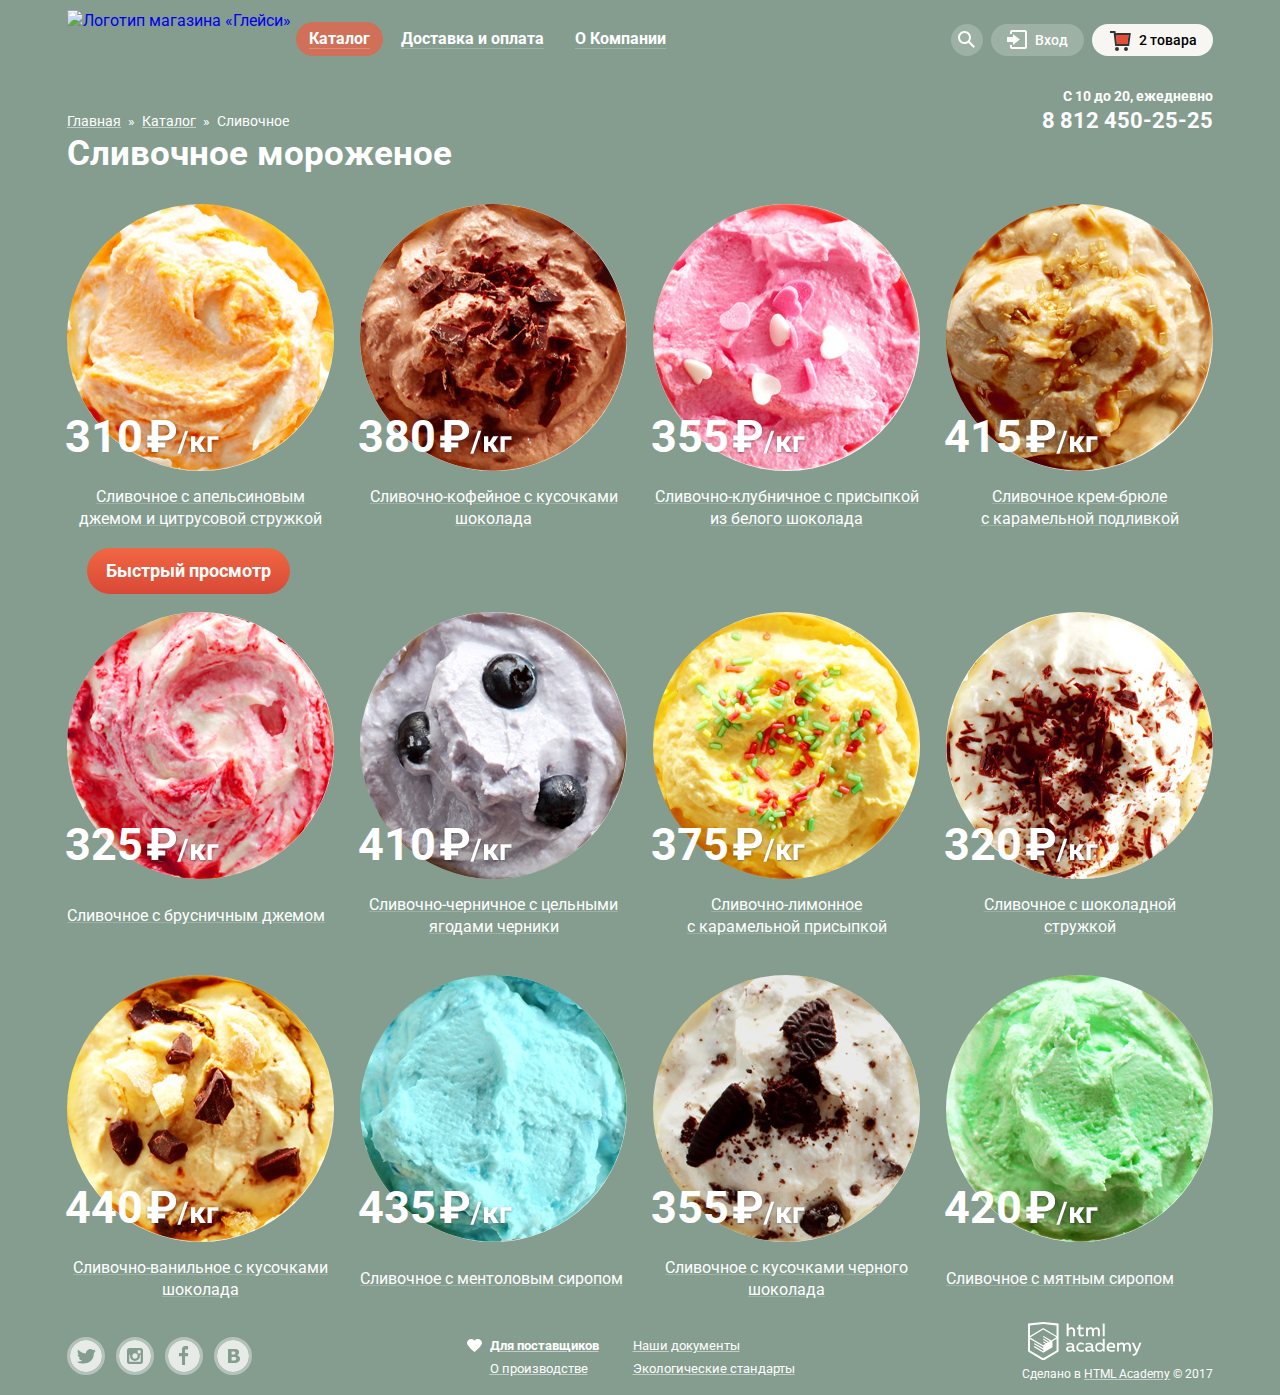
==== catalog.html @ bcf91a1b "Стилизовал всплывающие окна и страницу каталога" ====
<!DOCTYPE html>
<html lang="ru">
  <head>
    <meta charset="utf-8">
    <title>Глейси - Магазин мороженого</title>
    <link href="https://fonts.googleapis.com/css?family=Roboto:400,500,700&amp;subset=cyrillic" rel="stylesheet">
    <link href="css/normalize.css" rel="stylesheet">
    <link href="css/style.css" rel="stylesheet">
  </head>
  <body class="inner-page">
    <header class="main-header container">
      <nav class="main-navigation">
        <a class="logo" href="index.html"><img src="img/logo.svg" width="156" height="65" alt="Логотип магазина «Глейси»"></a>
        <ul class="site-navigation list-style">
          <li class="site-navigation-current menu">
            <a href="catalog.html">Каталог</a>
            <div class="modal-wrapper">
                <section class="main-menu not-show modal-form">
                  <ul class="list-style">
                    <li class="main-menu-item new-menu-item"><a href="#">Новинки</a></li>
                    <li class="main-menu-item main-menu-item-curent"><a href="catalog.html">Сливочное</a></li>
                    <li class="main-menu-item"><a href="#">Щербеты</a></li>
                    <li class="main-menu-item"><a href="#">Фруктовый лед</a></li>
                    <li class="main-menu-item"><a href="#">Мелорин</a></li>
                  </ul>
                </section>
              </div>
          </li>
          <li><a href="#">Доставка и оплата</a></li>
          <li><a href="#">О Компании</a></li>
        </ul>
        <div class="wrapper">
          <ul class="user-navigation list-style">
            <li class="modal-search">
              <span class="user-link search-link"></span>
              <div class="modal-wrapper">
                <form class="modal-form search-form not-show" action="https://echo.htmlacademy.ru" method="post">
                  <label class="visually-hidden" for="search-value">Поиск</label>
                  <input class="form-field" type="text" id="search-value" name="search-request" placeholder="Что ищем?">
                </form>
              </div>
            </li>
            <li class="modal-login">
              <span class="user-link login-link">Вход</span>
              <div class="modal-wrapper">
                  <form class="modal-form login-form not-show" action="https://echo.htmlacademy.ru" method="post">
                      <label>
                        <span class="visually-hidden">Логин</span>
                        <input class="form-field" type="text" name="login" placeholder="Электронная почта">
                      </label>
                      <label>
                        <span  class="visually-hidden">Пароль</span>  
                        <input class="form-field" type="password" name="password" placeholder="Пароль">
                      </label>
                    <button class="button" type="submit">Войти</button>
                    <p class="login-options link-dark">
                      <a href="#">Забыли пароль?</a>
                      <a href="#">Новая регистрация</a>
                    </p>
                  </form>
                </div>
            </li>
            <li class="modal-cart">
              <span class="not-empty user-link" >2 товара</span>
              <div class="modal-wrapper">
                <div class="goods-in-cart not-show modal-form">
                  <table>
                    <caption class="visually-hidden">Корзина покупок</caption>
                    <tr class="cart-item">
                      <td>
                        <button class="delete" type="button"></button>
                      </td>
                      <td>
                        <img src="img/icecream-incart-1.jpg" width="33" height="33" alt="Пломбир с апельсиновым джемом">
                      </td>
                      <td class="in-cart-name">
                        Пломбир с&nbsp;апельсиновым джемом
                      </td>
                      <td class="in-cart-price">
                        1,5 кг х
                        <span>200 руб.</span>
                      </td>
                      <td class="in-cart-sum">
                        300 руб.
                      </td>
                    </tr>
                    <tr class="cart-item">
                      <td>
                        <button class="delete" type="button"></button>
                      </td>
                      <td>
                        <img src="img/icecream-incart-2.jpg" width="33" height="33" alt="Клубничный пломбир с присыпкой из белого шоколада">
                      </td>
                      <td class="in-cart-name">
                        Клубничный пломбир с&nbsp;присыпкой из&nbsp;белого шоколада
                      </td>
                      <td class="in-cart-price">
                        1,5 кг х
                        <span>300 руб.</span>
                      </td>
                      <td class="in-cart-sum">
                        450 руб.
                      </td>
                    </tr>
                    <tr class="total">
                      <td colspan="5">Итого: 750 руб.</td>
                    </tr>
                  </table>
                  <a class="button" href="#">Оформить заказ</a>
                </div>
              </div>
            </li>
          </ul>
          <div class="info">
            <p  class="schedule">С 10 до 20, ежедневно</p>
            <a class="phone" href="tel:+78124502525">8 812 450-25-25</a>
          </div>
        </div>
      </nav>
    </header>
    <main class="container">
      <ul class="breadcrumbs link-light list-style">
        <li><a href="index.html">Главная</a></li>
        <li><a href="#">Каталог</a></li>
        <li class="breadcrumbs-current">Сливочное</li>
      </ul>
      <h1>Сливочное мороженое</h1>
      <section class="catalog">
        <h2 class="visually-hidden">Ассортимент сливочного мороженого</h2>
        <ul class="catalog-list link-light list-style">
          <li class="catalog-item">
            <article>
              <img src="img/icecream-1.jpg" width="267" height="267" alt="Сливочное с апельсиновым джемом и цитрусовой стружкой">
              <span class="catalog-price">310</span>
              <h3>
                <a href="#">Сливочное с&nbsp;апельсиновым джемом и&nbsp;цитрусовой стружкой</a>
              </h3>
              <button class="button" type="submit">Быстрый просмотр</button>
            </article>
          </li>
          <li class="catalog-item">
            <article>
              <img src="img/icecream-2.jpg" width="267" height="267" alt="Сливочно-кофейное с кусочками шоколада">
              <span class="catalog-price">380</span>
              <h3>
                <a href="#">Сливочно-кофейное с&nbsp;кусочками шоколада</a>
              </h3>
            </article>
          </li>
          <li class="catalog-item">
            <article>
              <img src="img/icecream-3.jpg" width="267" height="267" alt="Сливочно-клубничное с присыпкой из белого шоколада">
              <span class="catalog-price">355</span>
              <h3>
                <a href="#">Сливочно-клубничное с&nbsp;присыпкой из&nbsp;белого шоколада</a>
              </h3>
            </article>
          </li>
          <li class="catalog-item">
            <article>
              <img src="img/icecream-4.jpg" width="267" height="267" alt="Сливочное крем-брюле с карамельной подливкой">
              <span class="catalog-price">415</span>
              <h3>
                <a href="#">Сливочное крем-брюле с&nbsp;карамельной подливкой</a>
              </h3>
            </article>
          </li>
          <li class="catalog-item">
            <article>
              <img src="img/icecream-5.jpg" width="267" height="267" alt="Сливочное с брусничным джемом">
              <span class="catalog-price">325</span>
              <h3>
                <a href="#">Сливочное с&nbsp;брусничным джемом</a>
              </h3>
            </article>
          </li>
          <li class="catalog-item">
            <article>
              <img src="img/icecream-6.jpg" width="267" height="267" alt="Сливочно-черничное с цельными ягодами черники">
              <span class="catalog-price">410</span>
              <h3>
                <a href="#">Сливочно-черничное с&nbsp;цельными ягодами черники</a>
              </h3>
            </article>
          </li>
          <li class="catalog-item">
            <article>
              <img src="img/icecream-7.jpg" width="267" height="267" alt="Сливочно-лимонное с карамельной присыпкой">
              <span class="catalog-price">375</span>
              <h3>
                <a href="#">Сливочно-лимонное с&nbsp;карамельной присыпкой</a>
              </h3>
            </article>
          </li>
          <li class="catalog-item">
            <article>
              <img src="img/icecream-8.jpg" width="267" height="267" alt="Сливочное с шоколадной стружкой">
              <span class="catalog-price">320</span>
              <h3>
               <a href="#">Сливочное с&nbsp;шоколадной стружкой</a>
              </h3>
            </article>
          </li>
          <li class="catalog-item">
            <article>
              <img src="img/icecream-9.jpg" width="267" height="267" alt="Сливочно-ванильное с кусочками шоколада">
              <span class="catalog-price">440</span>
              <h3>
                <a href="#">Сливочно-ванильное с&nbsp;кусочками шоколада</a>
              </h3>
            </article>
          </li>
          <li class="catalog-item">
            <article>
              <img src="img/icecream-10.jpg" width="267" height="267" alt="Сливочное с ментоловым сиропом">
              <span class="catalog-price">435</span>
              <h3>
                <a href="#">Сливочное с&nbsp;ментоловым сиропом</a>
              </h3>
            </article>
          </li>
          <li class="catalog-item">
            <article>
              <img src="img/icecream-11.jpg" width="267" height="267" alt="Сливочное с кусочками черного шоколада">
              <span class="catalog-price">355</span>
              <h3>
                <a href="#">Сливочное с&nbsp;кусочками черного шоколада</a>
              </h3>
            </article>
          </li>
          <li class="catalog-item">
            <article>
              <img src="img/icecream-12.jpg" width="267" height="267" alt="Сливочное с мятным сиропом">
              <span class="catalog-price">420</span>
              <h3>
                <a href="#">Сливочное с&nbsp;мятным сиропом</a>
              </h3>
            </article>
          </li>
        </ul>
      </section>
    </main>
    <footer class="page-footer container">
        <div class="footer-social">
          <ul class="social-list list-style">
            <li><a class="social-button social-tw" href="#"></a></li>
            <li><a class="social-button social-ig" href="#"></a></li>
            <li><a class="social-button social-fb" href="#"></a></li>
            <li><a class="social-button social-vk" href="#"></a></li>
         </ul>
        </div>
        <nav class="footer-navigation link-light">
          <ul class="footer-navigation-list list-style">
            <li class="footer-navigation-item footer-navigation-importantitem"><a href="#">Для поставщиков</a></li>
            <li class="footer-navigation-item"><a href="#">Наши документы</a></li>
            <li class="footer-navigation-item"><a href="#">О производстве</a></li>
            <li class="footer-navigation-item"><a href="#">Экологические стандарты</a></li>
          </ul>
        </nav>
        <p class="footer-copyright link-light">
          <a class="logo" href="https://htmlacademy.ru/intensive/htmlcss"><img src="img/logo-htmlacademy-small.svg" width="120" height="38" alt="HTML Academy"></a> 
          Сделано в <a href="https://htmlacademy.ru/intensive/htmlcss">HTML Academy</a> © 2017
        </p>
      </footer>
    </body>
  </html>
---- css/style.css ----
body {
	margin: 0;
	padding: 0;
  font-family: "Roboto", sans-serif;
	font-size: 16px;
	line-height: 22px;
	font-weight: 400;
	color: #ffffff;
	background-color: #849d8f;
}
.not-show {
	display: none;
}

.main-header a {
	text-decoration: none;
}

.site-navigation {
	font-size: 16px;
	line-height: 18px;
	font-weight:700;

}

.user-navigation {
	font-size: 14px;
	line-height: 16px;
	font-weight: 500;
	display: flex;
}

.list-style {
	list-style: none;
	padding: 0;
	margin: 0;
}

.site-navigation > li > a {
	color: #ffffff;
	display: block;
	padding: 8px 13px;
	margin-left:5px;
	position: relative;
	border-radius: 50px;
}

.user-link {
	padding: 8px 16px;
	margin-left:8px;
	background-color: #9db1a5;
	border-radius: 50px;
}

.site-navigation li {
	padding-top: 22px;
}

.user-navigation li {
	padding-top: 32px;
}

.site-navigation > li > a::after {
	content: "";
	position: absolute;
	left:13px;
	right: 13px;
	bottom: 7px;
	display: inline-block;
	height: 1px;
	background-color: rgba(255,255,255,0.2)
}

.info p {
	margin: 0;
	padding: 0;
}

.info{
	margin: 0;
	padding: 0;
	margin-top: 26px; 
}

.info .schedule {
	margin-bottom:5px; 
}

.site-navigation > li > a:hover,
.site-navigation > li > a:focus,
.user-navigation > li > a:hover,
.user-navigation > li > a:focus,
.user-link:hover,
.user-link:focus {
	background-color: #f7f6f3;
	color: #000000;
}

.schedule {
	font-size: 14px;
	line-height: 16px;
	font-weight:700;
	text-align: end;
	margin-bottom: 8px;
}

.phone {
	font-size: 22px;
	line-height: 24px;
	color: #ffffff;
	text-decoration: none;
	font-weight:700;
}

.cart-link {
	position: relative;
	padding-left: 47px;
}

.cart-link::before {
	content: "";
  width: 25px;
  height: 25px;
	position: absolute;
	left:16px;
	top: 4px;
	background-image: url(../img/cart-empty.svg);
	background-repeat: no-repeat;
	background-position: center;
}

.cart-link:hover::before {
	background-image: url(../img/cart-empty-hover.svg);
}

.not-empty {
	position: relative;
	padding-left: 47px;
	background-color: #f7f6f3;
	color: #000000;
}

.not-empty::before {
	content: "";
  width: 25px;
  height: 25px;
	position: absolute;
	left:16px;
	top: 4px;
	background-image: url(../img/cart-full.svg);
	background-repeat: no-repeat;
	background-position: center;
}

.login-link {
	position: relative;
	padding-left: 44px;
}

.login-link::before {
	content: "";
  width: 25px;
  height: 25px;
	position: absolute;
	left:14px;
	top: 3px;
	background-image: url(../img/enter.svg);
	background-repeat: no-repeat;
	background-position: center;
}

.login-link:hover::before {
	background-image: url(../img/enter-hover.svg);
}

.search-link {
	position: relative;
}

.search-link::before {
	content: "";
  width: 25px;
  height: 25px;
	position: absolute;
	left:3px;
	top: 3px;
	background-image: url(../img/magnifie.svg);
	background-repeat: no-repeat;
	background-position: center;
}

.search-link:hover::before {
	background-image: url(../img/magnifie-hover.svg);
}


.about-us {
	background-image: url(../img/wafle-back-piece.jpg);
	background-repeat: repeat;
	background-position: center center;
	border-radius: 15px;
	width: 1146px;
	color: #000000;
	box-sizing: border-box;
	padding: 26px 19px;
	margin-bottom: 40px;
}

.about-us-description {
	font-size: 24px;
	line-height: 30px;
	font-weight: 500;
	margin:0;
	letter-spacing: 0.005em;
}

.about-us-list {
	display: flex;
	flex-wrap: wrap;
	justify-content: space-between;
	align-items: flex-start;
	padding:0;
	margin:0;
}

.about-us-item {
	width: 540px;
	padding:0;
	margin:0;
	margin-top: 22px;
}

.about-us-item p {
	padding:0;
	margin:0;
	margin-left:57px;
	position: relative;
}

.technology p::before {
	content: "";
	position: absolute;
	width: 51px;
	height: 51px;
	background-image: url(../img/icecream.svg);
	background-repeat: no-repeat;
	background-position: center center;
	left:-58px;
	top:-15px;
}

.ingredients p::before {
	content: "";
	position: absolute;
	width: 51px;
	height: 51px;
	background-image: url(../img/cow.svg);
	background-repeat: no-repeat;
	background-position: center center;
	left:-58px;
	top:-15px;
}

.natural p::before {
	content: "";
	position: absolute;
	width: 51px;
	height: 51px;
	background-image: url(../img/leaf.svg);
	background-repeat: no-repeat;
	background-position: center center;
	left:-58px;
	top:-15px;
}

.delivery p::before {
	content: "";
	position: absolute;
	width: 51px;
	height: 51px;
	background-image: url(../img/temperature.svg);
	background-repeat: no-repeat;
	background-position: center center;
	left:-58px;
	top:-15px;
}


.from-blog-title {
	font-weight: 500;
}

.from-blog {
	color: #000000;
	background-image: url("../img/strawbery-back.jpg");
	background-repeat: no-repeat;
	box-sizing: border-box;
	width: 560px;
	margin:0;
	padding-left: 20px;
	padding-top: 23px;
	padding-right: 250px;
	padding-bottom:25px;
	border-radius: 15px;
}

.from-blog a {
	text-decoration: underline;
	color: #000000;
	font-size: 24px;
	line-height: 30px;
	font-weight:700;
}

.from-blog h2,
.from-blog p {
	margin: 0;
}

.from-blog .from-blog-title {
	margin-bottom: 6px;
}

.main-navigation .logo,
.main-navigation .logo:hover {
	border: none;
	padding-top: 10px;
}

.page-footer .logo,
.page-footer .logo:hover {
	display: block;
	border:none;
}

.link-dark a {
	color:#000000;
	text-decoration-color:  rgba(0,0,0,0.2)
}

.link-light a {
	color:#ffffff;
	text-decoration-color: rgba(255,255,255,0.5)
}

.link-dark a:hover,
.link-dark a:focus,
.link-dark a:active {
	color:#e84d37;
	text-decoration-color: rgba(232,77,55,0.5)
}

.link-light a:hover,
.link-light a:focus,
.link-light a:active {
	color:#ffbc9e;
	text-decoration-color: rgba(255,188,158,0.5)
}

input[type="text"],
input[type="password"] {
	font-color: #323232;
	border-radius: 3px;
	line-height: 24px;
	border:1px solid #b2b2b2;
}

input[type="text"]:hover,
input[type="password"]:hover {
	box-shadow: 0 0 0 2px #9a9a9a;
}

.button {
	font: inherit;
	font-size: 18px;
	line-height: 24px;
	font-weight:700;
	text-align: center;
  color: #ffffff;
  vertical-align: middle;
	border: none;
	border-radius: 30px;
	background: linear-gradient(to bottom, #f16743 , #d84936);
	padding: 11px 19px ;
}

.button:hover,
.button:focus {
	background: linear-gradient(to bottom, #f58569 , #df5c4b);
}

.button:active {
	background: linear-gradient(to bottom, #f84732 , #d16b4c);
}

.subscribe {
	width: 548px;
	padding: 6px;
	background-image: url("../img/post-back.jpg");
	border-radius: 15px;
}

.subscribe-inner {
	box-sizing: border-box;
	background-color: #f8f7f4;
	border-radius: 15px;
	color: #5a5a5a;
	padding: 29px 20px;
}

.subscribe-form {
	display:flex;
	flex-wrap: wrap;
	justify-content: space-between;
	padding-bottom: 4px;
}

.subscribe-form-field {
	box-sizing: border-box;
	min-width: 368px;
	padding: 10px;
}

.social-button {
	position: relative;
	padding-right:40px;
	margin-right: 9px;
	
}

.social-button::after {
	content: "";
	position: absolute;
	width: 32px;
	height: 32px;
	background-color:e6ebe9;
	border-radius: 50%;
	border: 3px solid #bfccc5; 
	background-repeat: no-repeat;
	opacity: 0.8;
}

.social-button:hover::after {
	opacity: 1;
}

.social-tw::after {
	background-image: url(../img/twitter.svg);
}

.social-ig::after {
	background-image: url(../img/instagram.svg);
}

.social-fb::after {
	background-image: url(../img/fb.svg);
}

.social-vk::after {
	background-image: url(../img/vk.svg);
}


.footer-navigation-item {
	font-size: 13px;
	line-height: 18px;
}

.footer-navigation-importantitem {
	font-weight: 700;
}

.footer-copyright {
	font-size: 12px;
	line-height: 18px;
	margin-top:-15px;
}

.visually-hidden {
  position: absolute;
  clip: rect(0 0 0 0);
  width: 1px;
  height: 1px;
  margin: -1px;
}

.site-navigation-current > a {
	color: #ffffff;
	display: block;
	padding: 8px 13px;
	margin-left:5px;
	position: relative;
	border-radius: 50px;
	background-color: #d07058;
}

.breadcrumbs {
	font-size: 14px;
	line-height: 16px;
	display: flex;
	margin: 0;
	margin-top:-21px;
	margin-bottom: 4px;
}

.breadcrumbs li {
	position: relative;
	padding-right: 21px;
}

.breadcrumbs li:not(:last-child)::after {
	content: "»";
	position: absolute;
	right: 7px;
}

.inner-page h1 {
	font-size: 35px;
	line-height: 41px;
	font-weight:700;
	margin: 0;
	margin-bottom: 30px;
}

.main-navigation h1 {
	padding: 0;
	margin: 0;
}

.catalog-price {
	font-size: 45px;
	line-height: 45px;
	font-weight:700;
	position: absolute;
	top:210px;
	left:-2px;
	padding-right: 80px;
}

.catalog-price::after {
	content: "";
	position: absolute;
	width: 77px;
	height: 35px;
	background-image: url(../img/rkg.png);
	background-repeat: no-repeat;
	top:5px;
	right:1px;

}

.catalog-measurement {
	font-size: 24px;
	line-height: 24px;
	font-weight:700;
}

.wrapper {
	display: flex;
	flex-direction: column;
	align-items: flex-end;
	margin-left: auto;
}

.main-navigation {
	display: flex;
}

.site-navigation {
	display: flex;
	justify-content: flex-start;
	align-items: flex-start;
}

.container {
	width: 1146px;
	margin: 0 auto;
	padding: 0;
}

.columns {
	display: flex;
	justify-content: space-between;
	margin-bottom: 40px;
}

.subscribe p {
	margin:0;
	margin-bottom: 35px;
}

.page-footer {
	display: flex;
	justify-content: space-between;
}

.social-list {
	display: flex;
	width: 190px;
}

.footer-navigation-list {
	display: flex;
	flex-wrap: wrap;
	width: 330px;
}

.footer-navigation-item{
	min-width: 128px;
	padding-left: 15px;
	margin-bottom: 5px;  
}

.footer-navigation-importantitem a {
	position: relative;
}

.footer-navigation-importantitem a::before {
	content:"";
	width: 16px;
	height: 16px;
	position: absolute;
	left:-23px;
	background-image: url(../img/heart.svg);
	background-position: center center;
	background-repeat: no-repeat;
}

.catalog-list {
	display: flex;
	flex-wrap: wrap;
	justify-content: space-between;
}

.catalog-item img {
	border-radius: 50%;
}

.catalog-item button {
	margin-left: 20px;
}

.catalog-item {
	width: 267px;
	margin-bottom: 18px;
	position: relative;
}

.catalog-item article {
}

.catalog-item:hover {
}

.catalog-item:hover::after,
.catalog-item:focus::after {
	content: "";
	width: 294px;
	height: 405px;
	position: absolute;
	top:-6px;
	left:-13px;
	border-radius: 5px;
	background-color: #9bafa3;
}

.catalog-item a {
	font-size: 16px;
	line-height: 22px;
	font-weight: 400;
	display: inline-block;
	text-align: center;
	margin-top: -10px;
	text-decoration: underline;
	text-decoration-color: rgba(255,255,255,0.2);
}

.modal-wrapper {
	padding:7px;
}

.modal-search,
.modal-login,
.menu,
.modal-cart {
	position: relative;
}

.modal-search:hover form {
	display: block;
	position: absolute;
	top:63px;
	right:0px;
}

.form-field {
	padding: 10px;
}

.search-form .form-field {
	box-sizing: border-box;
	width: 310px;
}

.modal-form {
	background-color:#f8f7f4;
	padding: 20px 15px;
	border-radius: 5px;
	position: relative;
	
}

.modal-login:hover form {
	display: block;
	position: absolute;
	top:63px;
	right:0px;
	z-index: 10;
}

.login-form input {
	box-sizing: border-box;
	width: 240px;
	margin-bottom: 20px;
}

.modal-form a {
	text-decoration: underline;
	font-size: 13px;
	line-height: 24px;
	font-weight: 400;
}

.login-options {
	position: absolute;
	left:125px;
	bottom: 6px;
	display: flex;
	flex-direction: column;
}

.menu:hover .main-menu {
	display: block;
	position: absolute;
	box-sizing: border-box;
	width: 144px;
	z-index: 10;
}

.main-menu {
	padding: 5px;
}
.site-navigation .main-menu-item {
	padding: 0;
	margin: 0;
}

 .site-navigation .main-menu-item a {
	display: block;
	padding: 5px 15px;
	margin: 0;
	text-decoration: none;
	color: #000000;
}

.new-menu-item a {
	font-weight: 700;
}

.main-menu li:first-child {
	border-bottom: 1px solid rgba(0,0,0,0.2);
}

.main-menu li:hover {
	background-color: #fbded8;
}

.main-menu li:focus {
	background-color: #f6b5a5;
}

.main-menu-item-curent {
	background-color: #d07058;
}

.site-navigation .main-menu-item-curent a {
	color: #ffffff;
}

.modal-cart:hover .goods-in-cart {
	display: block;
	position: absolute;
	right: 0px;
	top: 62px;
	z-index: 10;
	width: 540px;
}

.goods-in-cart {
	position: relative;
	color: #000000;
	font-size: 13px;
	line-height: 16px;
	font-weight: 400;
}

.goods-in-cart img {
	border-radius: 50%;
}

.goods-in-cart table {
	border-collapse: collapse;
	margin-bottom: 12px;
}

.goods-in-cart button {
	width: 14px;
	height: 14px;
	border:none;
	background-color: #f8f7f4;
	background-image: url(../img/x.png);
	background-repeat: no-repeat;
	background-position: center center;
}

.goods-in-cart span {
	color: #d6d5d4;
}

.goods-in-cart td {
	padding: 10px 7px;
}

.in-cart-name {
	width: 235px;
}

.in-cart-price {
	width: 120px;
}

.in-cart-sum {
	width: 70px;
}

.total td {
	border-top: 1px solid #efeeeb;
	text-align: right;
	font-weight: 700;
}

.goods-in-cart a {
	position: relative;
	text-decoration: none;
	font-size: 18px;
	line-height: 24px;
	font-weight: 700;
	left:360px;
}
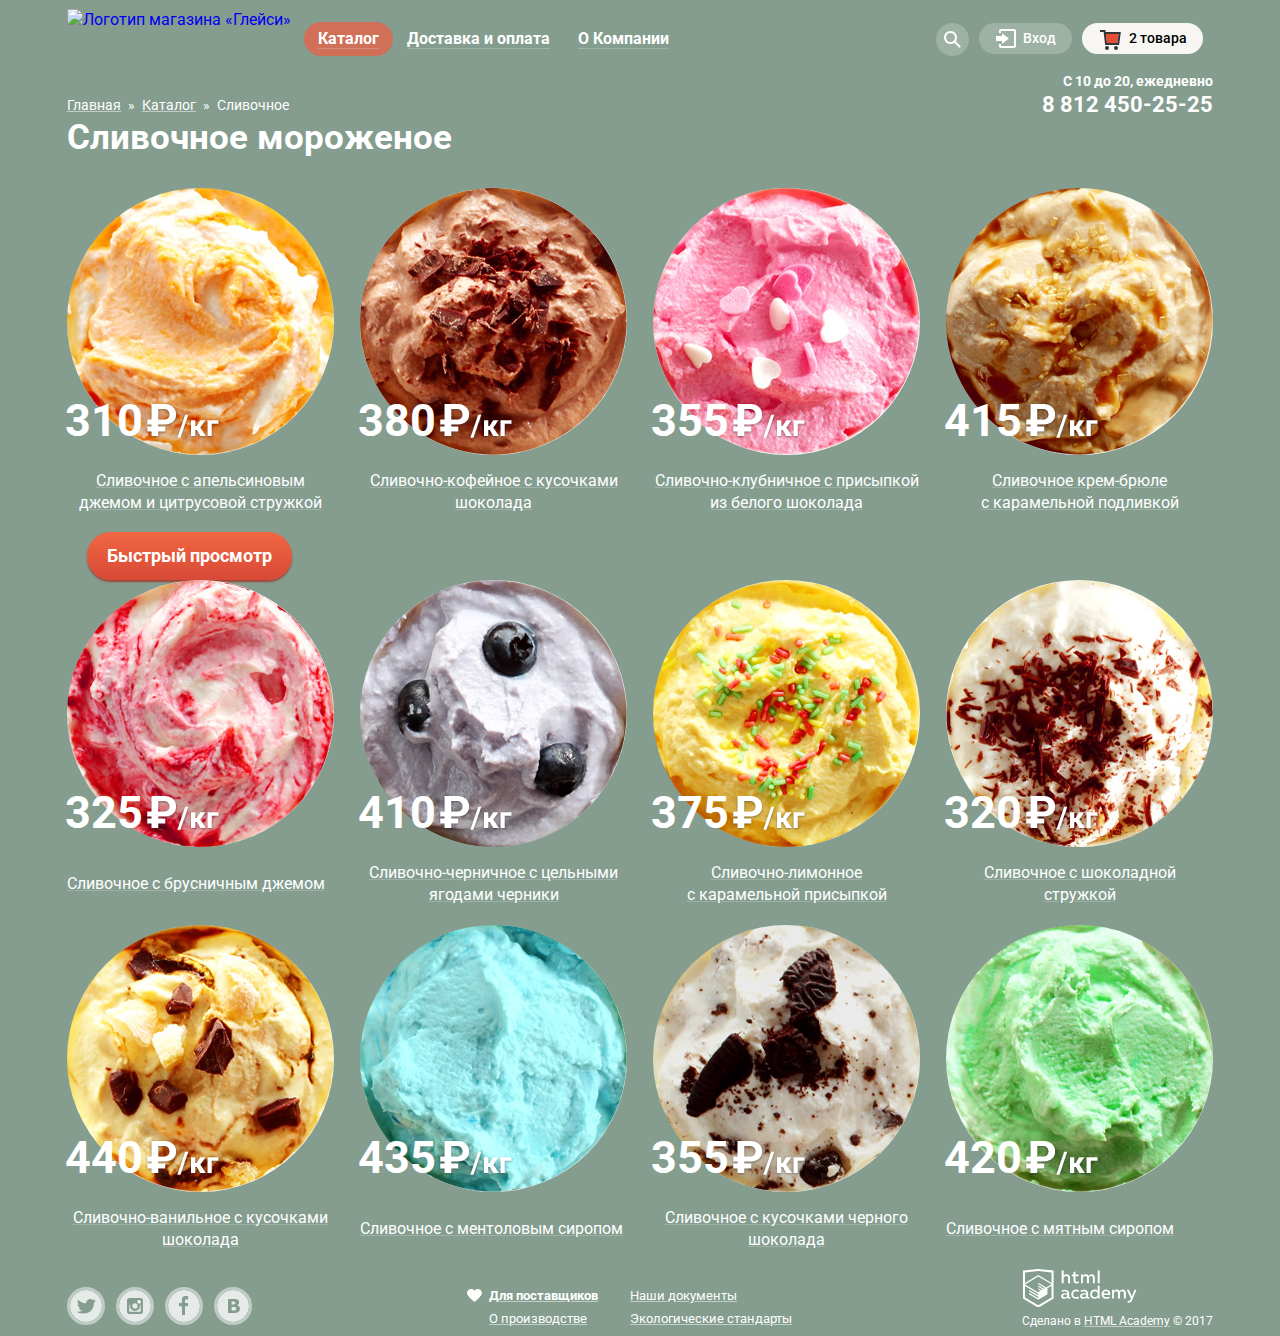
==== commit 9ae114b9: "Исправил отступы на главной странице" ====
--- a/catalog.html
+++ b/catalog.html
@@ -13,52 +13,52 @@
         <a class="logo" href="index.html"><img src="img/logo.svg" width="156" height="65" alt="Логотип магазина «Глейси»"></a>
         <ul class="site-navigation list-style">
           <li class="site-navigation-current menu">
-            <a href="catalog.html">Каталог</a>
-            <div class="modal-wrapper">
-                <section class="main-menu not-show modal-form">
-                  <ul class="list-style">
-                    <li class="main-menu-item new-menu-item"><a href="#">Новинки</a></li>
-                    <li class="main-menu-item main-menu-item-curent"><a href="catalog.html">Сливочное</a></li>
-                    <li class="main-menu-item"><a href="#">Щербеты</a></li>
-                    <li class="main-menu-item"><a href="#">Фруктовый лед</a></li>
-                    <li class="main-menu-item"><a href="#">Мелорин</a></li>
-                  </ul>
-                </section>
-              </div>
+            <a href="#">Каталог</a>
+            <section class="main-menu not-show modal-form">
+              <ul class="list-style">
+                <li class="main-menu-item new-menu-item"><a href="#">Новинки</a></li>
+                <li class="main-menu-item"><a href="catalog.html">Сливочное</a></li>
+                <li class="main-menu-item"><a href="#">Щербеты</a></li>
+                <li class="main-menu-item"><a href="#">Фруктовый лед</a></li>
+                <li class="main-menu-item"><a href="#">Мелорин</a></li>
+              </ul>
+            </section>
           </li>
           <li><a href="#">Доставка и оплата</a></li>
           <li><a href="#">О Компании</a></li>
-        </ul>
+        </ul> 
         <div class="wrapper">
           <ul class="user-navigation list-style">
             <li class="modal-search">
-              <span class="user-link search-link"></span>
-              <div class="modal-wrapper">
-                <form class="modal-form search-form not-show" action="https://echo.htmlacademy.ru" method="post">
-                  <label class="visually-hidden" for="search-value">Поиск</label>
-                  <input class="form-field" type="text" id="search-value" name="search-request" placeholder="Что ищем?">
-                </form>
-              </div>
+              <label class="user-link search-link" for="search-value">
+                <svg version="1.1" xmlns="http://www.w3.org/2000/svg" xmlns:xlink="http://www.w3.org/1999/xlink" x="0px" y="0px" width="17px" height="17px" viewBox="0 0 17 17" enable-background="new 0 0 17 17" xml:space="preserve">
+                    <path fill="#FFFFFF" d="M16.958,15.527L11.75,10.32C12.533,9.247,13,7.93,13,6.5C13,2.91,10.09,0,6.5,0S0,2.91,0,6.5
+                      S2.91,13,6.5,13c1.438,0,2.763-0.473,3.839-1.263l5.205,5.204L16.958,15.527z M6.5,11C4.019,11,2,8.981,2,6.5S4.019,2,6.5,2
+                      S11,4.019,11,6.5S8.981,11,6.5,11z"/>
+                </svg>
+                Поиск
+              </label>
+              <form class="modal-form search-form not-show" action="https://echo.htmlacademy.ru" method="post">
+                <input class="form-field" type="text" id="search-value" name="search-request" placeholder="Что ищем?">
+              </form>
             </li>
             <li class="modal-login">
               <span class="user-link login-link">Вход</span>
-              <div class="modal-wrapper">
-                  <form class="modal-form login-form not-show" action="https://echo.htmlacademy.ru" method="post">
-                      <label>
-                        <span class="visually-hidden">Логин</span>
-                        <input class="form-field" type="text" name="login" placeholder="Электронная почта">
-                      </label>
-                      <label>
-                        <span  class="visually-hidden">Пароль</span>  
-                        <input class="form-field" type="password" name="password" placeholder="Пароль">
-                      </label>
-                    <button class="button" type="submit">Войти</button>
-                    <p class="login-options link-dark">
-                      <a href="#">Забыли пароль?</a>
-                      <a href="#">Новая регистрация</a>
-                    </p>
-                  </form>
-                </div>
+                <form class="modal-form login-form not-show" action="https://echo.htmlacademy.ru" method="post">
+                    <label>
+                      <span class="visually-hidden">Логин</span>
+                      <input class="form-field" type="text" name="login" placeholder="Электронная почта">
+                    </label>
+                    <label>
+                      <span  class="visually-hidden">Пароль</span>  
+                      <input class="form-field" type="password" name="password" placeholder="Пароль">
+                    </label>
+                  <button class="button" type="submit">Войти</button>
+                  <p class="login-options link-dark">
+                    <a href="#">Забыли пароль?</a>
+                    <a href="#">Новая регистрация</a>
+                  </p>
+                </form>
             </li>
             <li class="modal-cart">
               <span class="not-empty user-link" >2 товара</span>
@@ -241,27 +241,84 @@
       </section>
     </main>
     <footer class="page-footer container">
-        <div class="footer-social">
-          <ul class="social-list list-style">
-            <li><a class="social-button social-tw" href="#"></a></li>
-            <li><a class="social-button social-ig" href="#"></a></li>
-            <li><a class="social-button social-fb" href="#"></a></li>
-            <li><a class="social-button social-vk" href="#"></a></li>
-         </ul>
-        </div>
-        <nav class="footer-navigation link-light">
-          <ul class="footer-navigation-list list-style">
+      <div class="footer-social">
+        <ul class="social-list list-style">
+          <li class="social-button">
+            <a href="#">
+              <svg version="1.1" xmlns="http://www.w3.org/2000/svg" xmlns:xlink="http://www.w3.org/1999/xlink" x="0px" y="0px" width="32px" height="32px" viewBox="0 0 32 32" enable-background="new 0 0 32 32" xml:space="preserve">
+                <path fill="#FFFFFF" d="M16,0C7.164,0,0,7.164,0,16c0,8.837,7.164,16,16,16c8.837,0,16-7.163,16-16C32,7.164,24.837,0,16,0z
+                  M23.944,12.809c-0.251,6.516-3.463,10.832-10.992,10.702c-0.14,0-0.205,0-0.233,0c-0.015,0-0.021,0-0.021,0
+                  c-0.029,0-0.094,0-0.232,0c-0.447,0-4.543-0.443-5.344-1.823c2.479,0.19,4.247-0.406,5.12-1.136
+                  c-1.048-0.289-2.923-0.461-3.251-2.848c0.384,0.104,0.618,0.221,1.299,0.113c-1.307-0.824-2.758-1.519-2.679-3.643
+                  c0.311,0.317,1.164,0.518,1.46,0.457c-0.768-0.233-2.149-3.244-0.974-4.781c1.984,1.79,4.075,3.482,7.804,3.643
+                  c0.227-2.214,1.24-3.699,3.168-4.325c1.84-0.479,3.255,0.26,3.901,1.138c0.737-0.224,1.453-0.466,2.193-0.685
+                  c-0.004,0.833-0.569,1.463-0.935,1.709c0.747,0.165,1.423-0.475,1.423-0.475C25.467,11.818,24.557,12.58,23.944,12.809z"/>
+              </svg>
+              Твиттер
+            </a>
+          </li>
+          <li class="social-button">
+            <a href="#">
+                <svg version="1.1" id="Layer_1" xmlns="http://www.w3.org/2000/svg" xmlns:xlink="http://www.w3.org/1999/xlink" x="0px" y="0px" width="32px" height="32px" viewBox="0 0 32 32" enable-background="new 0 0 32 32" xml:space="preserve">
+                  <path fill="#FFFFFF" d="M20.916,16c0,2.728-2.211,4.938-4.938,4.938S11.039,18.728,11.039,16c0-0.394,0.051-0.773,0.138-1.14
+                    h-0.897v6.838h11.396V14.86h-0.897C20.865,15.227,20.916,15.606,20.916,16z"/>
+                  <path fill="#FFFFFF" d="M15.978,18.659c1.466,0,2.659-1.193,2.659-2.659s-1.193-2.659-2.659-2.659
+                    c-1.466,0-2.659,1.193-2.659,2.659S14.511,18.659,15.978,18.659z"/>
+                  <rect x="18.637" y="10.302" fill="#FFFFFF" width="3.039" height="3.039"/>
+                  <path fill="#FFFFFF" d="M16,0C7.164,0,0,7.164,0,16c0,8.837,7.164,16,16,16c8.837,0,16-7.163,16-16C32,7.164,24.837,0,16,0z
+                     M23.955,21.698c0,1.254-1.025,2.279-2.279,2.279H10.279C9.026,23.978,8,22.952,8,21.698V10.302c0-1.253,1.026-2.279,2.279-2.279
+                    h11.396c1.254,0,2.279,1.026,2.279,2.279V21.698z"/>
+                </svg>
+                Инстаграм    
+            </a>
+          </li>
+          <li  class="social-button">
+            <a href="#">
+                <svg version="1.1" id="Layer_1" xmlns="http://www.w3.org/2000/svg" xmlns:xlink="http://www.w3.org/1999/xlink" x="0px" y="0px" width="32px" height="32px" viewBox="0 0 32 32" enable-background="new 0 0 32 32" xml:space="preserve">
+                  <path fill="#FFFFFF" d="M16,0C7.164,0,0,7.163,0,16s7.164,16,16,16c8.837,0,16-7.164,16-16S24.837,0,16,0z M20.062,9.455h-3.021
+                    v3.444h3.021v3.445h-3.021v8.61h-3.021v-8.61H11v-3.445h3.021V9.455c0-1.902,1.353-3.445,3.021-3.445h3.021V9.455z"/>
+                </svg>
+                Фейсбук  
+            </a>
+          </li>
+          <li class="social-button">
+            <a href="#">
+              <svg version="1.1" id="Layer_1" xmlns="http://www.w3.org/2000/svg" xmlns:xlink="http://www.w3.org/1999/xlink" x="0px" y="0px" width="32px" height="32px" viewBox="0 0 32 32" enable-background="new 0 0 32 32" xml:space="preserve">
+                <path fill="#FFFFFF" d="M16.637,14.495c0.402-0.019,0.719-0.082,0.951-0.188c0.326-0.145,0.54-0.33,0.641-0.559
+                  c0.101-0.229,0.15-0.496,0.15-0.797c0-0.232-0.058-0.465-0.174-0.697c-0.116-0.232-0.322-0.405-0.617-0.517
+                  c-0.264-0.1-0.592-0.155-0.984-0.165c-0.392-0.009-0.943-0.014-1.652-0.014h-0.339v2.965h0.565
+                  C15.749,14.523,16.235,14.514,16.637,14.495z"/>
+                <path fill="#FFFFFF" d="M18.118,17.084c-0.282-0.081-0.672-0.125-1.166-0.132c-0.494-0.006-1.012-0.009-1.55-0.009h-0.79v3.493
+                  h0.264c1.014,0,1.74-0.003,2.18-0.009c0.438-0.007,0.843-0.088,1.212-0.245c0.377-0.157,0.633-0.364,0.774-0.625
+                  s0.214-0.562,0.214-0.9c0-0.446-0.088-0.788-0.261-1.03C18.825,17.386,18.531,17.204,18.118,17.084z"/>
+                <path fill="#FFFFFF" d="M16,0C7.164,0,0,7.164,0,16c0,8.837,7.164,16,16,16c8.837,0,16-7.163,16-16C32,7.164,24.837,0,16,0z
+                    M22.602,20.531c-0.273,0.533-0.646,0.976-1.124,1.327c-0.552,0.415-1.161,0.71-1.823,0.886s-1.501,0.264-2.519,0.264h-6.121V8.987
+                  h5.443c1.13,0,1.957,0.038,2.48,0.113c0.524,0.076,1.045,0.242,1.561,0.5c0.533,0.27,0.929,0.632,1.189,1.087
+                  c0.26,0.455,0.392,0.975,0.392,1.558c0,0.678-0.179,1.278-0.536,1.795c-0.358,0.518-0.863,0.92-1.517,1.208v0.075
+                  c0.917,0.182,1.642,0.559,2.179,1.13c0.537,0.571,0.807,1.325,0.807,2.261C23.013,19.392,22.875,19.997,22.602,20.531z"/>
+              </svg>
+               Вконтакте 
+            </a>
+          </li>
+      </ul>
+      </div>
+      <nav class="footer-navigation link-light">
+        <ul class="footer-navigation-list list-style">
+          <div class="column">
             <li class="footer-navigation-item footer-navigation-importantitem"><a href="#">Для поставщиков</a></li>
+            <li class="footer-navigation-item"><a href="#">О производстве</a></li>
+          </div>
+          <div class="column">
             <li class="footer-navigation-item"><a href="#">Наши документы</a></li>
-            <li class="footer-navigation-item"><a href="#">О производстве</a></li>
             <li class="footer-navigation-item"><a href="#">Экологические стандарты</a></li>
-          </ul>
-        </nav>
-        <p class="footer-copyright link-light">
-          <a class="logo" href="https://htmlacademy.ru/intensive/htmlcss"><img src="img/logo-htmlacademy-small.svg" width="120" height="38" alt="HTML Academy"></a> 
-          Сделано в <a href="https://htmlacademy.ru/intensive/htmlcss">HTML Academy</a> © 2017
-        </p>
-      </footer>
-    </body>
+          </div> 
+        </ul>
+      </nav>
+      <p class="footer-copyright link-light">
+        <a class="logo" href="https://htmlacademy.ru/intensive/htmlcss"><img src="img/logo-htmlacademy-small.svg" width="120" height="38" alt="HTML Academy"></a>
+        Сделано в <a href="https://htmlacademy.ru/intensive/htmlcss">HTML Academy</a> © 2017
+      </p>
+    </footer>
+  </body>
   </html>
   --- a/css/style.css
+++ b/css/style.css
@@ -8,19 +8,101 @@
 	color: #ffffff;
 	background-color: #849d8f;
 }
+
+.site-wrapper {
+	min-width: 940px;
+	background-color: #849d8f;
+	background-image: url("../img/icecream-slide-1.png");
+	background-repeat: no-repeat;
+	background-position: top center;
+	min-height: 100vh;
+	transition: background-image 0.5s ease, background-color 0.5s ease;
+  }
+
+.site-wrapper::before,
+.site-wrapper::after {
+	content: "";
+
+	visibility: hidden;
+}
+	
+.site-wrapper::before {
+	background-image: url("../img/icecream-slide-2.png");
+}
+	
+.site-wrapper::after {
+	background-image: url("../img/icecream-slide-3.png");
+}
+
 .not-show {
 	display: none;
 }
 
+.list-style {
+	list-style: none;
+	padding: 0;
+	margin: 0;
+}
+
 .main-header a {
 	text-decoration: none;
 }
 
+.main-navigation {
+	display: flex;
+	padding:0;
+	margin:0;
+	padding-top:9px;
+}
+
+.main-navigation .logo {
+	padding: 0;
+	margin: 0;
+	margin-right: 8px;
+}
+
 .site-navigation {
+	display: flex;
+	justify-content: flex-start;
+	align-items: flex-start;
+
 	font-size: 16px;
 	line-height: 18px;
-	font-weight:700;
-
+	font-weight: 700;
+
+	padding-top: 13px;
+
+}
+
+.site-navigation li {
+	padding: 0;
+	margin: 0;
+}
+
+.site-navigation a {
+	display: block;
+	margin: 0;
+	padding: 8px 14px;
+	position: relative;
+	color: #ffffff;
+}
+
+.site-navigation a::after {
+	content: "";
+	position: absolute;
+	left: 14px;
+	right: 14px;
+	bottom: 7px;
+	display: inline-block;
+	height: 1px;
+	background-color: rgba(255,255,255,0.2)
+}
+
+.site-navigation a:hover,
+.site-navigation a:focus {
+	background-color: #f7f6f3;
+	color: #000000;
+	border-radius: 50px;
 }
 
 .user-navigation {
@@ -28,80 +110,113 @@
 	line-height: 16px;
 	font-weight: 500;
 	display: flex;
-}
-
-.list-style {
-	list-style: none;
-	padding: 0;
-	margin: 0;
-}
-
-.site-navigation > li > a {
-	color: #ffffff;
+	padding-top: 14px;
+	margin-bottom: 17px; 
+}
+
+.user-link {
 	display: block;
-	padding: 8px 13px;
-	margin-left:5px;
-	position: relative;
-	border-radius: 50px;
-}
-
-.user-link {
-	padding: 8px 16px;
-	margin-left:8px;
+	padding: 7px 16px;
+	margin-right:10px;
 	background-color: #9db1a5;
 	border-radius: 50px;
-}
-
-.site-navigation li {
-	padding-top: 22px;
-}
-
-.user-navigation li {
-	padding-top: 32px;
-}
-
-.site-navigation > li > a::after {
+	padding-bottom: 8px;
+}
+
+.user-link:hover {
+	background-color: #f4f3f0;
+	color: #000000;
+}
+
+.cart-link {
+	position: relative;
+	padding-left: 45px;
+	margin-right: 0;
+}
+
+.cart-link::before {
 	content: "";
-	position: absolute;
-	left:13px;
-	right: 13px;
-	bottom: 7px;
-	display: inline-block;
-	height: 1px;
-	background-color: rgba(255,255,255,0.2)
-}
-
-.info p {
-	margin: 0;
-	padding: 0;
-}
-
-.info{
-	margin: 0;
-	padding: 0;
-	margin-top: 26px; 
-}
-
-.info .schedule {
-	margin-bottom:5px; 
-}
-
-.site-navigation > li > a:hover,
-.site-navigation > li > a:focus,
-.user-navigation > li > a:hover,
-.user-navigation > li > a:focus,
-.user-link:hover,
-.user-link:focus {
+  width: 25px;
+  height: 25px;
+	position: absolute;
+	left: 14px;
+	top: 3px;
+	background-image: url(../img/cart-empty.svg);
+	background-repeat: no-repeat;
+	background-position: center center;
+}
+
+.cart-link:hover::before {
+	background-image: url(../img/cart-empty-hover.svg);
+}
+
+.not-empty {
+	position: relative;
+	padding-left: 47px;
 	background-color: #f7f6f3;
 	color: #000000;
 }
 
-.schedule {
+.not-empty::before {
+	content: "";
+  width: 25px;
+  height: 25px;
+	position: absolute;
+	left:16px;
+	top: 4px;
+	background-image: url(../img/cart-full.svg);
+	background-repeat: no-repeat;
+	background-position: center;
+}
+
+.login-link {
+	position: relative;
+	padding-left: 44px;
+}
+
+.login-link::before {
+	content: "";
+  width: 25px;
+  height: 25px;
+	position: absolute;
+	left: 15px;
+	top: 3px;
+	background-image: url(../img/enter.svg);
+	background-repeat: no-repeat;
+	background-position: center center;
+}
+
+.login-link:hover::before {
+	background-image: url(../img/enter-hover.svg);
+}
+
+.search-link {
+	position: relative;
+	font-size: 0;
+	line-height: 0;
+	padding: 8px;
+}
+
+.search-link:hover path {
+	fill: #000000;
+}
+
+.info{
+	margin: 0;
+	padding: 0;
+}
+
+.info p {
+	margin: 0;
+	padding: 0;
+}
+
+.info .schedule {
 	font-size: 14px;
 	line-height: 16px;
 	font-weight:700;
 	text-align: end;
-	margin-bottom: 8px;
+	margin-bottom: 4px;
 }
 
 .phone {
@@ -112,97 +227,167 @@
 	font-weight:700;
 }
 
-.cart-link {
-	position: relative;
-	padding-left: 47px;
-}
-
-.cart-link::before {
+.slider {
+	position: relative;
+	padding-top: 275px;
+	text-align: center;
+	color: #ffffff;
+}
+
+.slide-title {
+	width: 700px;
+	margin: 0 auto;
+	margin-bottom: 29px;
+	font-size: 60px;
+	line-height: 60px;
+	font-weight: 700;
+}
+
+.slider .button {
+	padding: 10px 40px;
+	font-weight: 700;
+  font-size: 32px;
+	line-height: 44px;
+	text-decoration: none;
+	margin-bottom: 41px;
+}
+
+.slider-controls label {
+  display: inline-block;
+  width: 17px;
+  height: 17px;
+  margin-right: 8px;
+  vertical-align: top;
+  background-color: transparent;
+  border: 2px solid #ffffff;
+  border-radius: 50%;
+  cursor: pointer;
+}
+
+.slider-controls {
+  position: absolute;
+  bottom: 63px;
+  left: 0;
+  z-index: 20;
+  font-size: 0;
+}
+
+.slide {
+	display: none;
+}
+
+#product-1:checked ~ .site-wrapper #slide1,
+#product-2:checked ~ .site-wrapper #slide2,
+#product-3:checked ~ .site-wrapper #slide3 {
+  display: block;
+}
+
+#product-1:checked ~ .site-wrapper label[for="product-1"],
+#product-2:checked ~ .site-wrapper label[for="product-2"],
+#product-3:checked ~ .site-wrapper label[for="product-3"] {
+  background-color: #ffffff;
+}
+
+#product-1:checked ~ .site-wrapper {
+  background-color: #849d8f;
+  background-image: url("../img/icecream-slide-1.png");
+}
+
+#product-2:checked ~ .site-wrapper {
+  background-color: #8996a6;
+  background-image: url("../img/icecream-slide-2.png");
+}
+
+#product-3:checked ~ .site-wrapper {
+  background-color: #9d8b84;
+  background-image: url("../img/icecream-slide-3.png");
+}
+
+.action-list {
+	display:flex;
+	justify-content: space-between;
+}
+
+.action-item {
+	box-sizing: border-box;
+	padding-top: 16px;
+	padding-left:  19px;
+	padding-bottom: 24px;
+	padding-right: 20px; 
+	width: 560px;
+	border-radius: 15px;
+	background-color: #5a5a5a;
+	position: relative;
+	display: flex;
+	flex-direction: column;
+}
+
+.action-item:first-child {
+	background-color: #611020;
+	background-image: url("../img/raspberry-back.jpg");
+	background-repeat: no-repeat;
+	background-position: top center;
+}
+
+.action-item:last-child {
+	background-color: #41281d;
+	background-image: url("../img/chokolate-back.jpg");
+	background-repeat: no-repeat;
+	background-position: top center;
+}
+
+.action-item h3 {
+	padding: 0;
+	margin: 0;
+	font-size: 35px;
+	line-height: 41px;
+	font-weight: 700;
+	margin-bottom: 15px;
+}
+
+.action-item p {
+	padding: 0;
+	margin: 0;
+	font-size: 18px;
+	line-height: 22px;
+	font-weight: 700;
+	margin-bottom: 45px;
+}
+
+.action-item .button {
+	align-self: flex-end;
+	padding: 10px 23px;
+}
+
+.actions {
+	margin-bottom: 40px;
+}
+
+.bestsellers .catalog-item::before
+{
 	content: "";
-  width: 25px;
-  height: 25px;
-	position: absolute;
-	left:16px;
-	top: 4px;
-	background-image: url(../img/cart-empty.svg);
-	background-repeat: no-repeat;
-	background-position: center;
-}
-
-.cart-link:hover::before {
-	background-image: url(../img/cart-empty-hover.svg);
-}
-
-.not-empty {
-	position: relative;
-	padding-left: 47px;
-	background-color: #f7f6f3;
-	color: #000000;
-}
-
-.not-empty::before {
-	content: "";
-  width: 25px;
-  height: 25px;
-	position: absolute;
-	left:16px;
-	top: 4px;
-	background-image: url(../img/cart-full.svg);
-	background-repeat: no-repeat;
-	background-position: center;
-}
-
-.login-link {
-	position: relative;
-	padding-left: 44px;
-}
-
-.login-link::before {
-	content: "";
-  width: 25px;
-  height: 25px;
-	position: absolute;
-	left:14px;
-	top: 3px;
-	background-image: url(../img/enter.svg);
-	background-repeat: no-repeat;
-	background-position: center;
-}
-
-.login-link:hover::before {
-	background-image: url(../img/enter-hover.svg);
-}
-
-.search-link {
-	position: relative;
-}
-
-.search-link::before {
-	content: "";
-  width: 25px;
-  height: 25px;
-	position: absolute;
-	left:3px;
-	top: 3px;
-	background-image: url(../img/magnifie.svg);
-	background-repeat: no-repeat;
-	background-position: center;
-}
-
-.search-link:hover::before {
-	background-image: url(../img/magnifie-hover.svg);
-}
-
+	width: 62px;
+	height: 62px;
+	position: absolute;
+	background-image: url("../img/hit.jpg");
+	background-repeat: no-repeat;
+	background-position: center center;
+	border-radius: 50%;
+}
+
+.bestsellers {
+	margin-bottom: 20px;
+}
 
 .about-us {
+	background-color: #dfd7c0;
 	background-image: url(../img/wafle-back-piece.jpg);
 	background-repeat: repeat;
-	background-position: center center;
 	border-radius: 15px;
-	width: 1146px;
 	color: #000000;
 	box-sizing: border-box;
-	padding: 26px 19px;
+	padding: 25px 20px;
+	padding-bottom: 18px;
 	margin-bottom: 40px;
 }
 
@@ -210,8 +395,10 @@
 	font-size: 24px;
 	line-height: 30px;
 	font-weight: 500;
-	margin:0;
 	letter-spacing: 0.005em;
+	margin: 0;
+	padding: 0;
+	padding-bottom: 5px;
 }
 
 .about-us-list {
@@ -219,70 +406,69 @@
 	flex-wrap: wrap;
 	justify-content: space-between;
 	align-items: flex-start;
-	padding:0;
-	margin:0;
 }
 
 .about-us-item {
 	width: 540px;
-	padding:0;
+	padding: 0;
 	margin:0;
-	margin-top: 22px;
 }
 
 .about-us-item p {
-	padding:0;
+	padding-left: 58px;
+	padding-top: 16px;
+	padding-right: 0;
+	padding-bottom: 8px;
 	margin:0;
-	margin-left:57px;
 	position: relative;
 }
 
 .technology p::before {
 	content: "";
 	position: absolute;
-	width: 51px;
-	height: 51px;
+	width: 49px;
+	height: 49px;
 	background-image: url(../img/icecream.svg);
 	background-repeat: no-repeat;
 	background-position: center center;
-	left:-58px;
-	top:-15px;
+	left: 0px;
+	top: 3px;
 }
 
 .ingredients p::before {
 	content: "";
 	position: absolute;
-	width: 51px;
-	height: 51px;
+	width: 49px;
+	height: 49px;
 	background-image: url(../img/cow.svg);
 	background-repeat: no-repeat;
 	background-position: center center;
-	left:-58px;
-	top:-15px;
+	left: 0px;
+	top: 3px;
 }
 
 .natural p::before {
 	content: "";
 	position: absolute;
-	width: 51px;
-	height: 51px;
+	width: 49px;
+	height: 49px;
 	background-image: url(../img/leaf.svg);
 	background-repeat: no-repeat;
 	background-position: center center;
-	left:-58px;
-	top:-15px;
+	left: 0px;
+	top: 3px;
 }
 
 .delivery p::before {
 	content: "";
 	position: absolute;
-	width: 51px;
-	height: 51px;
+	width: 49px;
+	height: 49px;
 	background-image: url(../img/temperature.svg);
 	background-repeat: no-repeat;
 	background-position: center center;
-	left:-58px;
-	top:-15px;
+	left: 0px;
+	top: 3px;
 }
 
 
@@ -292,6 +478,7 @@
 
 .from-blog {
 	color: #000000;
+	background-color: #ffffff;
 	background-image: url("../img/strawbery-back.jpg");
 	background-repeat: no-repeat;
 	box-sizing: border-box;
@@ -318,42 +505,214 @@
 }
 
 .from-blog .from-blog-title {
-	margin-bottom: 6px;
-}
-
-.main-navigation .logo,
-.main-navigation .logo:hover {
-	border: none;
-	padding-top: 10px;
-}
-
-.page-footer .logo,
-.page-footer .logo:hover {
+	margin-bottom: 5px;
+}
+
+.subscribe {
+	width: 548px;
+	padding: 5px;
+	background-image: url("../img/post-back.jpg");
+	border-radius: 15px;
+}
+
+.subscribe-inner {
+	background-color: #f8f7f4;
+	border-radius: 15px;
+	color: #5a5a5a;
+	padding: 29px 20px;
+}
+
+.subscribe-form {
+	display:flex;
+	justify-content: space-between;
+	margin-bottom: 4px;
+}
+
+.subscribe p {
+	margin:0;
+	margin-bottom: 35px;
+}
+
+.subscribe-form-field {
+	padding: 10px 12px;
+	flex-grow: 1;
+	margin-right: 10px;
+}
+
+.map {
+	position: relative;
+	width: 1200px;
+	height: 428px;
+	background-image: url("../img/map.jpg");
+	background-repeat: no-repeat;
+	background-position: center center;
+	margin-left: -27px;
+	margin-bottom: 18px;
+}
+
+.adress {
+	display: flex;
+	flex-direction: column;
+	width: 252px;
+	color: #000000;
+	background-color: #fefefe;
+	border-radius: 15px;
+	position: absolute;
+	right:27px;
+	bottom: 60px;
+	padding: 30px 25px;
+}
+
+.adress p {
+	margin: 0;
+	padding: 0;
+}
+
+.adress p:nth-of-type(2n+1) {
+	font-size: 14px;
+	line-height: 20px;
+	font-weight: 400;
+	margin-bottom: 3px;
+}
+
+.adress p:nth-of-type(2) {
+	font-size: 18px;
+	line-height: 24px;
+	font-weight: 700;
+	margin-bottom: 15px;
+}
+
+.adress p:last-of-type {
+	font-size: 14px;
+	line-height: 20px;
+	font-weight: 400;
+	margin-bottom: 30px;
+}
+
+.adress a {
+	font-size: 18px;
+	line-height: 24px;
+	font-weight: 700;
+	color: #000000;
+	text-decoration: none;
+}
+
+.adress .button {
+	padding: 10px 25px;
+}
+
+.page-footer {
+	display: flex;
+	justify-content: flex-start;
+}
+
+.social-list {
+	display: flex;
+	flex-wrap: wrap;
+	width: 400px;
+	font-size: 0;
+	line-height: 0;
+	margin-top: 18px;
+}
+
+.social-button svg {
+	border-radius: 50%;
+	border: 3px solid #bfccc5; 
+}
+
+.social-button path {
+	fill: #e6ebe9;
+}
+
+.social-button:hover path {
+	fill: #ffffff;
+}
+
+.social-button:active path {
+	fill: #e9e9e9;
+}
+
+.social-button {
+	display: inline-block;
+	box-sizing: border-box;
+	margin-right: 11px;
+	margin-bottom: 11px;
+}
+
+.footer-navigation-list {
+	display: flex;
+	flex-wrap: wrap;
+	justify-content: flex-start;
+	margin-top:18px;
+}
+
+.column {
+	margin-right: 10px;
+}
+
+.footer-navigation-item {
+	font-size: 13px;
+	line-height: 18px;
+	padding-left: 22px;
+	margin-bottom: 5px;  
+}
+
+.footer-navigation-importantitem {
+	font-weight: 700;
+}
+
+.footer-navigation-importantitem a {
+	position: relative;
+}
+
+.footer-navigation-importantitem a::before {
+	content:"";
+	width: 16px;
+	height: 16px;
+	position: absolute;
+	left:-23px;
+	background-image: url(../img/heart.svg);
+	background-position: center center;
+	background-repeat: no-repeat;
+}
+
+
+.footer-copyright {
+	padding: 0;
+	margin: 0;
+	font-size: 12px;
+	line-height: 18px;
+	margin-left: auto;
+}
+
+.page-footer .logo {
 	display: block;
-	border:none;
-}
-
-.link-dark a {
+	margin: 0;
+	padding: 0;
+	margin-left: -5px;
+}
+
+ .link-dark a {
 	color:#000000;
 	text-decoration-color:  rgba(0,0,0,0.2)
 }
 
 .link-light a {
-	color:#ffffff;
+	color: #ffffff;
 	text-decoration-color: rgba(255,255,255,0.5)
 }
 
 .link-dark a:hover,
 .link-dark a:focus,
 .link-dark a:active {
-	color:#e84d37;
+	color: #e84d37;
 	text-decoration-color: rgba(232,77,55,0.5)
 }
 
 .link-light a:hover,
 .link-light a:focus,
 .link-light a:active {
-	color:#ffbc9e;
+	color: #ffbc9e;
 	text-decoration-color: rgba(255,188,158,0.5)
 }
 
@@ -362,7 +721,7 @@
 	font-color: #323232;
 	border-radius: 3px;
 	line-height: 24px;
-	border:1px solid #b2b2b2;
+	border: 1px solid #b2b2b2;
 }
 
 input[type="text"]:hover,
@@ -371,6 +730,7 @@
 }
 
 .button {
+  display: inline-block;
 	font: inherit;
 	font-size: 18px;
 	line-height: 24px;
@@ -381,99 +741,21 @@
 	border: none;
 	border-radius: 30px;
 	background: linear-gradient(to bottom, #f16743 , #d84936);
-	padding: 11px 19px ;
+	padding: 12px 20px ;
+	box-shadow: 0 2px 2px rgba(172, 16, 0, 0.64);
+	border: none;
 }
 
 .button:hover,
 .button:focus {
 	background: linear-gradient(to bottom, #f58569 , #df5c4b);
+	box-shadow: 0 2px 2px rgba(172, 16, 0, 1);
 }
 
 .button:active {
 	background: linear-gradient(to bottom, #f84732 , #d16b4c);
-}
-
-.subscribe {
-	width: 548px;
-	padding: 6px;
-	background-image: url("../img/post-back.jpg");
-	border-radius: 15px;
-}
-
-.subscribe-inner {
-	box-sizing: border-box;
-	background-color: #f8f7f4;
-	border-radius: 15px;
-	color: #5a5a5a;
-	padding: 29px 20px;
-}
-
-.subscribe-form {
-	display:flex;
-	flex-wrap: wrap;
-	justify-content: space-between;
-	padding-bottom: 4px;
-}
-
-.subscribe-form-field {
-	box-sizing: border-box;
-	min-width: 368px;
-	padding: 10px;
-}
-
-.social-button {
-	position: relative;
-	padding-right:40px;
-	margin-right: 9px;
-	
-}
-
-.social-button::after {
-	content: "";
-	position: absolute;
-	width: 32px;
-	height: 32px;
-	background-color:e6ebe9;
-	border-radius: 50%;
-	border: 3px solid #bfccc5; 
-	background-repeat: no-repeat;
-	opacity: 0.8;
-}
-
-.social-button:hover::after {
-	opacity: 1;
-}
-
-.social-tw::after {
-	background-image: url(../img/twitter.svg);
-}
-
-.social-ig::after {
-	background-image: url(../img/instagram.svg);
-}
-
-.social-fb::after {
-	background-image: url(../img/fb.svg);
-}
-
-.social-vk::after {
-	background-image: url(../img/vk.svg);
-}
-
-
-.footer-navigation-item {
-	font-size: 13px;
-	line-height: 18px;
-}
-
-.footer-navigation-importantitem {
-	font-weight: 700;
-}
-
-.footer-copyright {
-	font-size: 12px;
-	line-height: 18px;
-	margin-top:-15px;
+	box-shadow: inset 0 2px 2px rgba(172, 16, 0, 1);
+
 }
 
 .visually-hidden {
@@ -484,10 +766,18 @@
   margin: -1px;
 }
 
+
+
+
+/*----------------------------------------------*/
+
+
+
+
 .site-navigation-current > a {
 	color: #ffffff;
 	display: block;
-	padding: 8px 13px;
+	padding: 8px 14px;
 	margin-left:5px;
 	position: relative;
 	border-radius: 50px;
@@ -522,11 +812,6 @@
 	margin-bottom: 30px;
 }
 
-.main-navigation h1 {
-	padding: 0;
-	margin: 0;
-}
-
 .catalog-price {
 	font-size: 45px;
 	line-height: 45px;
@@ -562,20 +847,10 @@
 	margin-left: auto;
 }
 
-.main-navigation {
-	display: flex;
-}
-
-.site-navigation {
-	display: flex;
-	justify-content: flex-start;
-	align-items: flex-start;
-}
-
 .container {
 	width: 1146px;
 	margin: 0 auto;
-	padding: 0;
+	padding: 0 20px;
 }
 
 .columns {
@@ -584,48 +859,6 @@
 	margin-bottom: 40px;
 }
 
-.subscribe p {
-	margin:0;
-	margin-bottom: 35px;
-}
-
-.page-footer {
-	display: flex;
-	justify-content: space-between;
-}
-
-.social-list {
-	display: flex;
-	width: 190px;
-}
-
-.footer-navigation-list {
-	display: flex;
-	flex-wrap: wrap;
-	width: 330px;
-}
-
-.footer-navigation-item{
-	min-width: 128px;
-	padding-left: 15px;
-	margin-bottom: 5px;  
-}
-
-.footer-navigation-importantitem a {
-	position: relative;
-}
-
-.footer-navigation-importantitem a::before {
-	content:"";
-	width: 16px;
-	height: 16px;
-	position: absolute;
-	left:-23px;
-	background-image: url(../img/heart.svg);
-	background-position: center center;
-	background-repeat: no-repeat;
-}
-
 .catalog-list {
 	display: flex;
 	flex-wrap: wrap;
@@ -642,7 +875,6 @@
 
 .catalog-item {
 	width: 267px;
-	margin-bottom: 18px;
 	position: relative;
 }
 
@@ -650,18 +882,6 @@
 }
 
 .catalog-item:hover {
-}
-
-.catalog-item:hover::after,
-.catalog-item:focus::after {
-	content: "";
-	width: 294px;
-	height: 405px;
-	position: absolute;
-	top:-6px;
-	left:-13px;
-	border-radius: 5px;
-	background-color: #9bafa3;
 }
 
 .catalog-item a {
@@ -675,10 +895,6 @@
 	text-decoration-color: rgba(255,255,255,0.2);
 }
 
-.modal-wrapper {
-	padding:7px;
-}
-
 .modal-search,
 .modal-login,
 .menu,
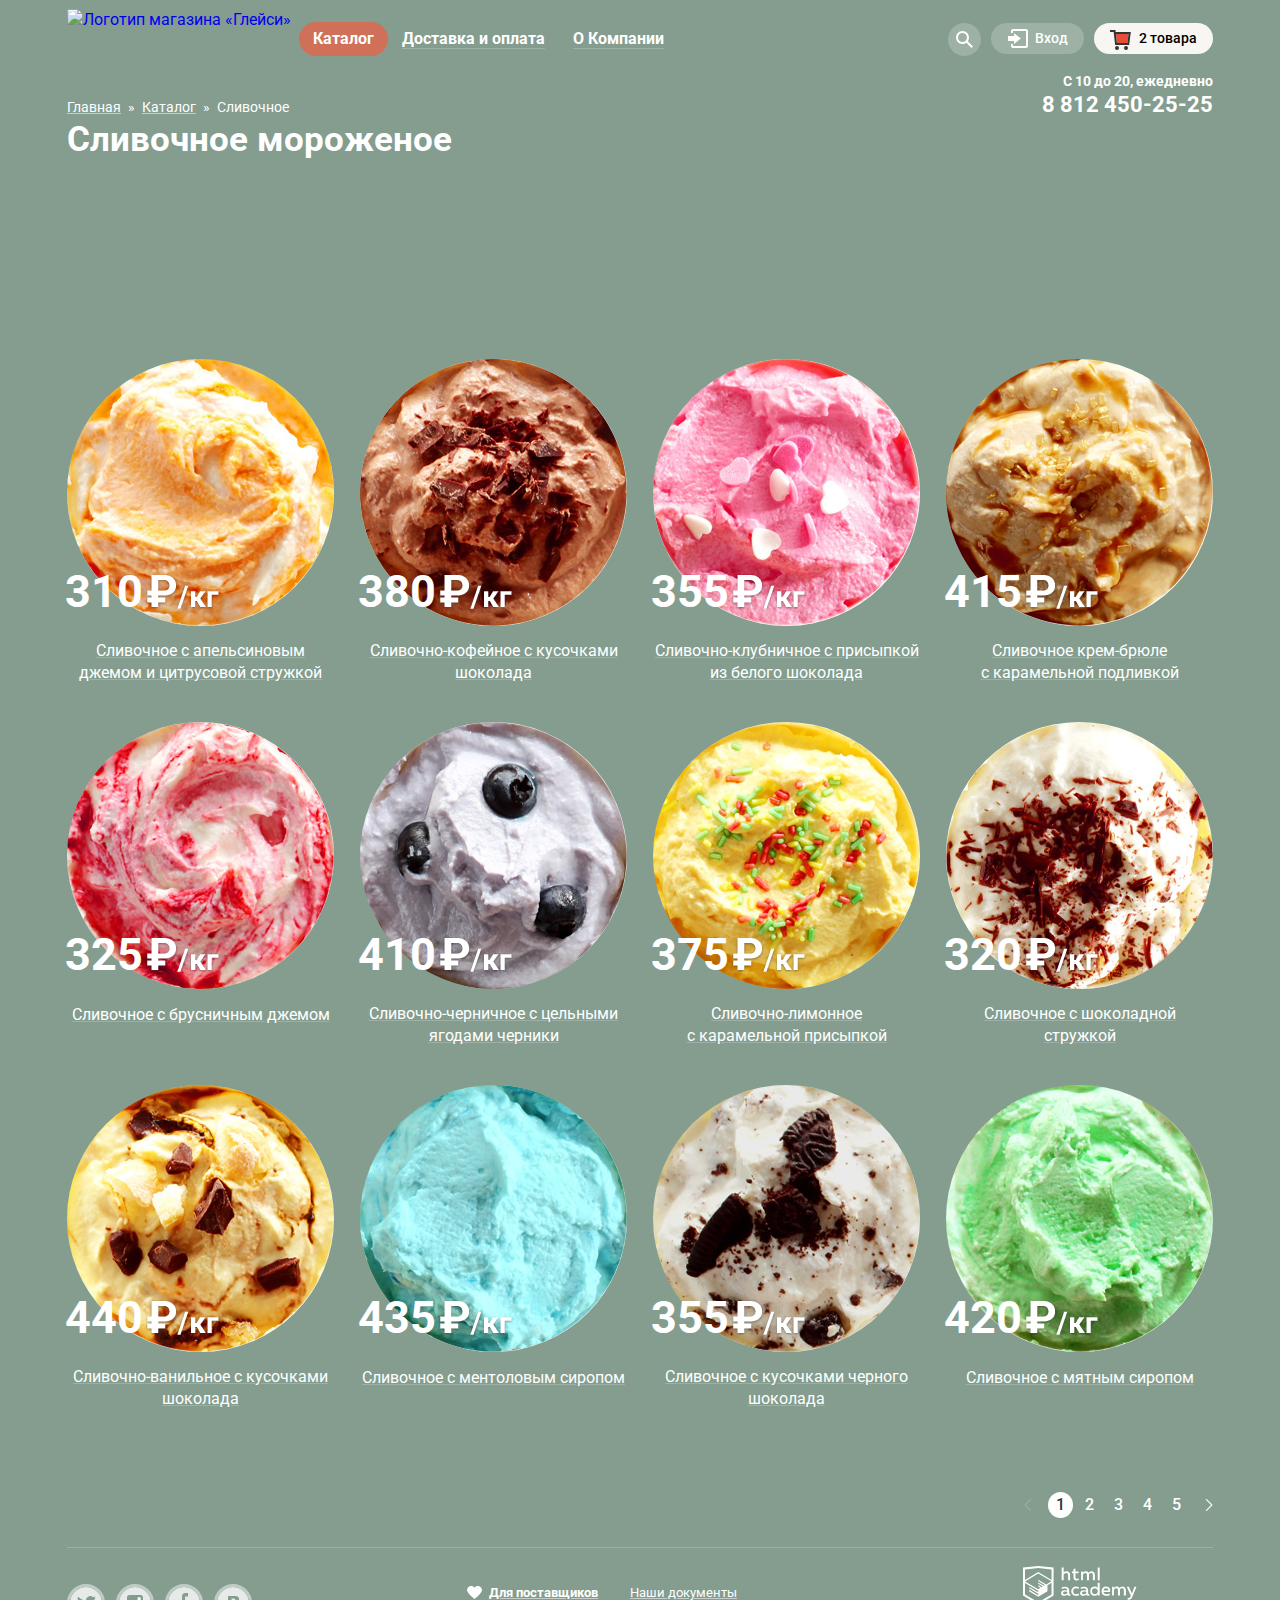
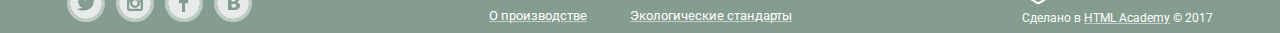
==== commit 7a251937: "Переделал все отступы, описал наведение на карточку товара, добавил пагинацию" ====
--- a/catalog.html
+++ b/catalog.html
@@ -15,17 +15,17 @@
           <li class="site-navigation-current menu">
             <a href="#">Каталог</a>
             <section class="main-menu not-show modal-form">
-              <ul class="list-style">
-                <li class="main-menu-item new-menu-item"><a href="#">Новинки</a></li>
-                <li class="main-menu-item"><a href="catalog.html">Сливочное</a></li>
-                <li class="main-menu-item"><a href="#">Щербеты</a></li>
-                <li class="main-menu-item"><a href="#">Фруктовый лед</a></li>
-                <li class="main-menu-item"><a href="#">Мелорин</a></li>
+              <ul class="menu-list list-style">
+                <li><a class="main-menu-item new-menu-item" href="#">Новинки</a></li>
+                <li><a class="main-menu-item main-menu-curent-item" href="catalog.html">Сливочное</a></li>
+                <li><a class="main-menu-item" href="#">Щербеты</a></li>
+                <li><a class="main-menu-item" href="#">Фруктовый лед</a></li>
+                <li><a class="main-menu-item" href="#">Мелорин</a></li>
               </ul>
             </section>
           </li>
-          <li><a href="#">Доставка и оплата</a></li>
-          <li><a href="#">О Компании</a></li>
+          <li><a class="site-navigation-link" href="#">Доставка и оплата</a></li>
+          <li><a class="site-navigation-link" href="#">О Компании</a></li>
         </ul> 
         <div class="wrapper">
           <ul class="user-navigation list-style">
@@ -61,53 +61,51 @@
                 </form>
             </li>
             <li class="modal-cart">
-              <span class="not-empty user-link" >2 товара</span>
-              <div class="modal-wrapper">
-                <div class="goods-in-cart not-show modal-form">
-                  <table>
-                    <caption class="visually-hidden">Корзина покупок</caption>
-                    <tr class="cart-item">
-                      <td>
-                        <button class="delete" type="button"></button>
-                      </td>
-                      <td>
-                        <img src="img/icecream-incart-1.jpg" width="33" height="33" alt="Пломбир с апельсиновым джемом">
-                      </td>
-                      <td class="in-cart-name">
-                        Пломбир с&nbsp;апельсиновым джемом
-                      </td>
-                      <td class="in-cart-price">
-                        1,5 кг х
-                        <span>200 руб.</span>
-                      </td>
-                      <td class="in-cart-sum">
-                        300 руб.
-                      </td>
-                    </tr>
-                    <tr class="cart-item">
-                      <td>
-                        <button class="delete" type="button"></button>
-                      </td>
-                      <td>
-                        <img src="img/icecream-incart-2.jpg" width="33" height="33" alt="Клубничный пломбир с присыпкой из белого шоколада">
-                      </td>
-                      <td class="in-cart-name">
-                        Клубничный пломбир с&nbsp;присыпкой из&nbsp;белого шоколада
-                      </td>
-                      <td class="in-cart-price">
-                        1,5 кг х
-                        <span>300 руб.</span>
-                      </td>
-                      <td class="in-cart-sum">
-                        450 руб.
-                      </td>
-                    </tr>
-                    <tr class="total">
-                      <td colspan="5">Итого: 750 руб.</td>
-                    </tr>
-                  </table>
-                  <a class="button" href="#">Оформить заказ</a>
-                </div>
+              <span class="not-empty user-link cart-link" >2 товара</span>
+              <div class="goods-in-cart not-show modal-form">
+                <table>
+                  <caption class="visually-hidden">Корзина покупок</caption>
+                  <tr class="cart-item">
+                    <td class="in-cart-del-button">
+                      <button class="delete" type="button"></button>
+                    </td>
+                    <td class="in-cart-pic">
+                      <img src="img/icecream-incart-1.jpg" width="33" height="33" alt="Пломбир с апельсиновым джемом">
+                    </td>
+                    <td class="in-cart-name">
+                      Пломбир с&nbsp;апельсиновым джемом
+                    </td>
+                    <td class="in-cart-price">
+                      1,5 кг х
+                      <span>200 руб.</span>
+                    </td>
+                    <td class="in-cart-sum">
+                      300 руб.
+                    </td>
+                  </tr>
+                  <tr class="cart-item">
+                    <td>
+                      <button class="delete" type="button"></button>
+                    </td>
+                    <td>
+                      <img src="img/icecream-incart-2.jpg" width="33" height="33" alt="Клубничный пломбир с присыпкой из белого шоколада">
+                    </td>
+                    <td class="in-cart-name">
+                      Клубничный пломбир с&nbsp;присыпкой из&nbsp;белого шоколада
+                    </td>
+                    <td class="in-cart-price">
+                      1,5 кг х
+                      <span>300 руб.</span>
+                    </td>
+                    <td class="in-cart-sum">
+                      450 руб.
+                    </td>
+                  </tr>
+                  <tr class="total">
+                    <td colspan="5">Итого: 750 руб.</td>
+                  </tr>
+                </table>
+                <a class="button" href="#">Оформить заказ</a>
               </div>
             </li>
           </ul>
@@ -128,8 +126,8 @@
       <section class="catalog">
         <h2 class="visually-hidden">Ассортимент сливочного мороженого</h2>
         <ul class="catalog-list link-light list-style">
-          <li class="catalog-item">
-            <article>
+          <li>
+            <article class="catalog-item">
               <img src="img/icecream-1.jpg" width="267" height="267" alt="Сливочное с апельсиновым джемом и цитрусовой стружкой">
               <span class="catalog-price">310</span>
               <h3>
@@ -138,105 +136,127 @@
               <button class="button" type="submit">Быстрый просмотр</button>
             </article>
           </li>
-          <li class="catalog-item">
-            <article>
+          <li>
+            <article class="catalog-item">
               <img src="img/icecream-2.jpg" width="267" height="267" alt="Сливочно-кофейное с кусочками шоколада">
               <span class="catalog-price">380</span>
               <h3>
                 <a href="#">Сливочно-кофейное с&nbsp;кусочками шоколада</a>
               </h3>
-            </article>
-          </li>
-          <li class="catalog-item">
-            <article>
+              <button class="button" type="submit">Быстрый просмотр</button>
+            </article>
+          </li>
+          <li>
+            <article class="catalog-item">
               <img src="img/icecream-3.jpg" width="267" height="267" alt="Сливочно-клубничное с присыпкой из белого шоколада">
               <span class="catalog-price">355</span>
               <h3>
                 <a href="#">Сливочно-клубничное с&nbsp;присыпкой из&nbsp;белого шоколада</a>
               </h3>
-            </article>
-          </li>
-          <li class="catalog-item">
-            <article>
+              <button class="button" type="submit">Быстрый просмотр</button>
+            </article>
+          </li>
+          <li>
+            <article class="catalog-item">
               <img src="img/icecream-4.jpg" width="267" height="267" alt="Сливочное крем-брюле с карамельной подливкой">
               <span class="catalog-price">415</span>
               <h3>
                 <a href="#">Сливочное крем-брюле с&nbsp;карамельной подливкой</a>
               </h3>
-            </article>
-          </li>
-          <li class="catalog-item">
-            <article>
+              <button class="button" type="submit">Быстрый просмотр</button>
+            </article>
+          </li>
+          <li>
+            <article class="catalog-item">
               <img src="img/icecream-5.jpg" width="267" height="267" alt="Сливочное с брусничным джемом">
               <span class="catalog-price">325</span>
               <h3>
                 <a href="#">Сливочное с&nbsp;брусничным джемом</a>
               </h3>
-            </article>
-          </li>
-          <li class="catalog-item">
-            <article>
+              <button class="button" type="submit">Быстрый просмотр</button>
+            </article>
+          </li>
+          <li>
+            <article class="catalog-item">
               <img src="img/icecream-6.jpg" width="267" height="267" alt="Сливочно-черничное с цельными ягодами черники">
               <span class="catalog-price">410</span>
               <h3>
                 <a href="#">Сливочно-черничное с&nbsp;цельными ягодами черники</a>
               </h3>
-            </article>
-          </li>
-          <li class="catalog-item">
-            <article>
+              <button class="button" type="submit">Быстрый просмотр</button>
+            </article>
+          </li>
+          <li>
+            <article class="catalog-item">
               <img src="img/icecream-7.jpg" width="267" height="267" alt="Сливочно-лимонное с карамельной присыпкой">
               <span class="catalog-price">375</span>
               <h3>
                 <a href="#">Сливочно-лимонное с&nbsp;карамельной присыпкой</a>
               </h3>
-            </article>
-          </li>
-          <li class="catalog-item">
-            <article>
+              <button class="button" type="submit">Быстрый просмотр</button>
+            </article>
+          </li>
+          <li>
+            <article class="catalog-item">
               <img src="img/icecream-8.jpg" width="267" height="267" alt="Сливочное с шоколадной стружкой">
               <span class="catalog-price">320</span>
               <h3>
                <a href="#">Сливочное с&nbsp;шоколадной стружкой</a>
               </h3>
-            </article>
-          </li>
-          <li class="catalog-item">
-            <article>
+              <button class="button" type="submit">Быстрый просмотр</button>
+            </article>
+          </li>
+          <li>
+            <article class="catalog-item">
               <img src="img/icecream-9.jpg" width="267" height="267" alt="Сливочно-ванильное с кусочками шоколада">
               <span class="catalog-price">440</span>
               <h3>
                 <a href="#">Сливочно-ванильное с&nbsp;кусочками шоколада</a>
               </h3>
-            </article>
-          </li>
-          <li class="catalog-item">
-            <article>
+              <button class="button" type="submit">Быстрый просмотр</button>
+            </article>
+          </li>
+          <li>
+            <article class="catalog-item">
               <img src="img/icecream-10.jpg" width="267" height="267" alt="Сливочное с ментоловым сиропом">
               <span class="catalog-price">435</span>
               <h3>
                 <a href="#">Сливочное с&nbsp;ментоловым сиропом</a>
               </h3>
-            </article>
-          </li>
-          <li class="catalog-item">
-            <article>
+              <button class="button" type="submit">Быстрый просмотр</button>
+            </article>
+          </li>
+          <li>
+            <article class="catalog-item">
               <img src="img/icecream-11.jpg" width="267" height="267" alt="Сливочное с кусочками черного шоколада">
               <span class="catalog-price">355</span>
               <h3>
                 <a href="#">Сливочное с&nbsp;кусочками черного шоколада</a>
               </h3>
-            </article>
-          </li>
-          <li class="catalog-item">
-            <article>
+              <button class="button" type="submit">Быстрый просмотр</button>
+            </article>
+          </li>
+          <li>
+            <article class="catalog-item">
               <img src="img/icecream-12.jpg" width="267" height="267" alt="Сливочное с мятным сиропом">
               <span class="catalog-price">420</span>
               <h3>
                 <a href="#">Сливочное с&nbsp;мятным сиропом</a>
               </h3>
-            </article>
-          </li>
+              <button class="button" type="submit">Быстрый просмотр</button>
+            </article>
+          </li>
+        </ul>
+      </section>
+      <section class="pagination">
+        <ul class="pagination-list list-style">
+          <li class="pagination-item pagination-item-previous disabled"><a href="#"><span class="visually-hidden">Предыдущая</span></a></li>
+          <li class="pagination-item pagination-item-current"><a>1</a></li>
+          <li class="pagination-item"><a href="#">2</a></li>
+          <li class="pagination-item"><a href="#">3</a></li>
+          <li class="pagination-item"><a href="#">4</a></li>
+          <li class="pagination-item"><a href="#">5</a></li>
+          <li class="pagination-item pagination-item-next"><a href="#"><span class="visually-hidden">Следующая</span></a></li>
         </ul>
       </section>
     </main>
--- a/css/style.css
+++ b/css/style.css
@@ -38,6 +38,25 @@
 	display: none;
 }
 
+.wrapper {
+	display: flex;
+	flex-direction: column;
+	align-items: flex-end;
+	margin-left: auto;
+}
+
+.container {
+	width: 1146px;
+	margin: 0 auto;
+	padding: 0 20px;
+}
+
+.columns {
+	display: flex;
+	justify-content: space-between;
+	margin-bottom: 40px;
+}
+
 .list-style {
 	list-style: none;
 	padding: 0;
@@ -77,9 +96,10 @@
 .site-navigation li {
 	padding: 0;
 	margin: 0;
-}
-
-.site-navigation a {
+	padding-bottom: 5px;
+}
+
+.site-navigation-link {
 	display: block;
 	margin: 0;
 	padding: 8px 14px;
@@ -87,7 +107,7 @@
 	color: #ffffff;
 }
 
-.site-navigation a::after {
+.site-navigation-link::after {
 	content: "";
 	position: absolute;
 	left: 14px;
@@ -98,11 +118,26 @@
 	background-color: rgba(255,255,255,0.2)
 }
 
-.site-navigation a:hover,
-.site-navigation a:focus {
+.site-navigation-link:hover,
+.site-navigation-link:focus {
 	background-color: #f7f6f3;
 	color: #000000;
 	border-radius: 50px;
+}
+
+.site-navigation-link:hover::after {
+	content: "";
+	position: absolute;
+	left: 14px;
+	right: 14px;
+	bottom: 7px;
+	display: inline-block;
+	height: 1px;
+	background-color: #f7f6f3;
+}
+
+.site-navigation a:hover::after {
+	background-color: rgba(255,255,255,0.2)
 }
 
 .user-navigation {
@@ -111,7 +146,11 @@
 	font-weight: 500;
 	display: flex;
 	padding-top: 14px;
-	margin-bottom: 17px; 
+	margin-bottom: 13px; 
+}
+
+.user-navigation li {
+	padding-bottom: 4px;
 }
 
 .user-link {
@@ -152,7 +191,7 @@
 
 .not-empty {
 	position: relative;
-	padding-left: 47px;
+	padding-left: 45px;
 	background-color: #f7f6f3;
 	color: #000000;
 }
@@ -162,7 +201,7 @@
   width: 25px;
   height: 25px;
 	position: absolute;
-	left:16px;
+	left:14px;
 	top: 4px;
 	background-image: url(../img/cart-full.svg);
 	background-repeat: no-repeat;
@@ -373,10 +412,6 @@
 	background-repeat: no-repeat;
 	background-position: center center;
 	border-radius: 50%;
-}
-
-.bestsellers {
-	margin-bottom: 20px;
 }
 
 .about-us {
@@ -766,22 +801,30 @@
   margin: -1px;
 }
 
-
-
-
-/*----------------------------------------------*/
-
-
-
-
 .site-navigation-current > a {
 	color: #ffffff;
 	display: block;
 	padding: 8px 14px;
-	margin-left:5px;
 	position: relative;
 	border-radius: 50px;
 	background-color: #d07058;
+}
+
+.site-navigation-current > a::after {
+	content: "";
+	position: absolute;
+	left: 14px;
+	right: 14px;
+	bottom: 7px;
+	display: inline-block;
+	height: 1px;
+	background-color: #d07058;
+}
+
+.site-navigation-current > a:hover,
+.site-navigation-current > a:focus {
+	color: #000000;
+	background-color:  #f7f6f3;
 }
 
 .breadcrumbs {
@@ -789,7 +832,7 @@
 	line-height: 16px;
 	display: flex;
 	margin: 0;
-	margin-top:-21px;
+	margin-top: -19px;
 	margin-bottom: 4px;
 }
 
@@ -807,81 +850,35 @@
 .inner-page h1 {
 	font-size: 35px;
 	line-height: 41px;
-	font-weight:700;
-	margin: 0;
-	margin-bottom: 30px;
+	font-weight: 700;
+	margin: 0;
+	margin-bottom: 199px;
 }
 
 .catalog-price {
+	display: block;
+	padding: 0;
+	margin: 0;
 	font-size: 45px;
 	line-height: 45px;
-	font-weight:700;
-	position: absolute;
-	top:210px;
-	left:-2px;
+	font-weight: 700;
+	position: relative;
+	margin-top: -63px;
+	margin-left: -2px;
+	margin-bottom: 26px;
 	padding-right: 80px;
 }
 
 .catalog-price::after {
 	content: "";
 	position: absolute;
+	display: inline-block;
 	width: 77px;
 	height: 35px;
 	background-image: url(../img/rkg.png);
 	background-repeat: no-repeat;
-	top:5px;
-	right:1px;
-
-}
-
-.catalog-measurement {
-	font-size: 24px;
-	line-height: 24px;
-	font-weight:700;
-}
-
-.wrapper {
-	display: flex;
-	flex-direction: column;
-	align-items: flex-end;
-	margin-left: auto;
-}
-
-.container {
-	width: 1146px;
-	margin: 0 auto;
-	padding: 0 20px;
-}
-
-.columns {
-	display: flex;
-	justify-content: space-between;
-	margin-bottom: 40px;
-}
-
-.catalog-list {
-	display: flex;
-	flex-wrap: wrap;
-	justify-content: space-between;
-}
-
-.catalog-item img {
-	border-radius: 50%;
-}
-
-.catalog-item button {
-	margin-left: 20px;
-}
-
-.catalog-item {
-	width: 267px;
-	position: relative;
-}
-
-.catalog-item article {
-}
-
-.catalog-item:hover {
+	left: 80px;
+	top: 5px;
 }
 
 .catalog-item a {
@@ -890,9 +887,139 @@
 	font-weight: 400;
 	display: inline-block;
 	text-align: center;
-	margin-top: -10px;
+	margin: 0;
+	padding: 0;
 	text-decoration: underline;
 	text-decoration-color: rgba(255,255,255,0.2);
+}
+
+.catalog-item h3 {
+	margin: 0;
+	padding: 0;
+	margin-bottom: 16px;
+	text-align: center;
+}
+
+.catalog-list li {
+	margin-bottom: 22px;
+}
+
+.catalog-item {
+	position: relative;
+	width: 267px;
+	padding-left: 15px;
+	padding-top: 6px;
+	padding-right: 15px;
+	margin-left: -15px;
+	margin-top: -6px;
+	margin-right: -15px;
+	border-radius: 5px;
+}
+
+.catalog-item button {
+	display: none;
+	margin-left: 20px;
+	padding: 12px 16px;
+	align-self: center;
+
+}
+
+.catalog-item img {
+	border-radius: 50%;
+}
+
+.catalog-item:hover {
+	background-color: rgba(255, 255, 255, 0.2);
+	z-index: 20;
+	padding-bottom: 66px;
+	margin-bottom: -66px;
+}
+
+.catalog-item:hover button {
+	display: block;
+	position: absolute;
+	left: 30px;
+}
+
+
+.catalog-list {
+	display: flex;
+	flex-wrap: wrap;
+	justify-content: space-between;
+}
+
+.inner-page .catalog-list {
+	margin-bottom: 44px;
+}
+
+.pagination-list{
+	display: flex;
+	flex-wrap: wrap;
+	justify-content: flex-end;
+}
+
+.pagination-item {
+  margin-right: 4px;
+}
+
+.pagination-item-previous a {
+  width: 4px;
+  height: 17px;
+  margin-right: 0;
+  background-image: url("../img/page-prev.png");
+  background-repeat: no-repeat;
+  background-position: left center;
+}
+
+.pagination-item-next a {
+  width: 4px;
+  height: 17px;
+  background-image: url("../img/page-next.png");
+  background-repeat: no-repeat;
+  background-position: right center;
+}
+
+.pagination-item a {
+	display: block;
+	padding: 4px 8px;
+	font-size: 16px;
+	line-height: 18px;
+	font-weight: 500;
+	color: #ffffff;
+	border-radius: 50%;
+	text-decoration: none;
+}
+
+.pagination-item a:hover,
+.pagination-item a:focus {
+  background-color: rgba(255, 255, 255, 0.2);
+}
+
+.pagination-item a:active {
+  color: #323232;
+  background-color: #ffffff;
+}
+
+.pagination-item-current a {
+	color: #323232;
+  background-color: #ffffff;
+}
+
+.pagination-item-previous a:hover,
+.pagination-item-next a:hover,
+.pagination-item-previous a:focus,
+.pagination-item-next a:focus {
+  background-color: transparent;
+}
+
+.pagination-item:last-child {
+  margin-right: 0;
+}
+
+.pagination {
+	padding-bottom: 29px;
+	border-bottom: 1px solid rgba(255,255,255,0.2);
+	margin-bottom: 18px;
 }
 
 .modal-search,
@@ -902,20 +1029,8 @@
 	position: relative;
 }
 
-.modal-search:hover form {
-	display: block;
-	position: absolute;
-	top:63px;
-	right:0px;
-}
-
 .form-field {
 	padding: 10px;
-}
-
-.search-form .form-field {
-	box-sizing: border-box;
-	width: 310px;
 }
 
 .modal-form {
@@ -923,14 +1038,26 @@
 	padding: 20px 15px;
 	border-radius: 5px;
 	position: relative;
-	
+	margin-top: 4px;
+}
+
+.modal-search:hover form {
+	display: block;
+	position: absolute;
+	right: 10px;
+	top: 33px;
+}
+
+.search-form .form-field {
+	box-sizing: border-box;
+	width: 310px;
 }
 
 .modal-login:hover form {
 	display: block;
 	position: absolute;
-	top:63px;
-	right:0px;
+	top:33px;
+	right:10px;
 	z-index: 10;
 }
 
@@ -940,7 +1067,7 @@
 	margin-bottom: 20px;
 }
 
-.modal-form a {
+.login-form a {
 	text-decoration: underline;
 	font-size: 13px;
 	line-height: 24px;
@@ -964,38 +1091,46 @@
 }
 
 .main-menu {
-	padding: 5px;
-}
-.site-navigation .main-menu-item {
-	padding: 0;
-	margin: 0;
-}
-
- .site-navigation .main-menu-item a {
+	padding: 0;
+}
+
+.main-menu-item {
+	border-radius: none;
 	display: block;
-	padding: 5px 15px;
-	margin: 0;
+	padding: 5px 21px;
+	margin: 0;
+	margin-bottom: 5px;
 	text-decoration: none;
 	color: #000000;
-}
-
-.new-menu-item a {
+	font-size: 14px;
+	line-height: 16x;
+	font-weight: 400;
+}
+
+.new-menu-item {
 	font-weight: 700;
 }
 
+.menu-list li {
+	padding: 0;
+	margin: 0;
+}
+
 .main-menu li:first-child {
+	margin-top: 5px;
+	margin-bottom: 5px;
 	border-bottom: 1px solid rgba(0,0,0,0.2);
 }
 
-.main-menu li:hover {
+.main-menu-item:hover {
 	background-color: #fbded8;
 }
 
-.main-menu li:focus {
+.main-menu-item:focus {
 	background-color: #f6b5a5;
 }
 
-.main-menu-item-curent {
+.main-menu-curent-item {
 	background-color: #d07058;
 }
 
@@ -1004,29 +1139,34 @@
 }
 
 .modal-cart:hover .goods-in-cart {
-	display: block;
+	display: flex;
+	flex-direction: column;
 	position: absolute;
 	right: 0px;
-	top: 62px;
+	top: 33px;
 	z-index: 10;
-	width: 540px;
 }
 
 .goods-in-cart {
-	position: relative;
 	color: #000000;
 	font-size: 13px;
 	line-height: 16px;
 	font-weight: 400;
+	width: 540px;
+	padding: 20px 15px;
 }
 
 .goods-in-cart img {
+	padding: 0;
+	margin: 0;
 	border-radius: 50%;
 }
 
 .goods-in-cart table {
+	padding: 0;
+	margin: 0;
+	margin-top: 10px;
 	border-collapse: collapse;
-	margin-bottom: 12px;
 }
 
 .goods-in-cart button {
@@ -1037,6 +1177,7 @@
 	background-image: url(../img/x.png);
 	background-repeat: no-repeat;
 	background-position: center center;
+	cursor: pointer;
 }
 
 .goods-in-cart span {
@@ -1044,15 +1185,26 @@
 }
 
 .goods-in-cart td {
-	padding: 10px 7px;
+	vertical-align: top;
+	padding: 0;
+	margin-top: 10px;
+	padding-bottom: 15px;
+}
+
+.in-cart-del-button {
+	width: 26px;
+}
+
+.in-cart-pic {
+	width: 47px;
 }
 
 .in-cart-name {
-	width: 235px;
+	width: 247px;
 }
 
 .in-cart-price {
-	width: 120px;
+	width: 122px;
 }
 
 .in-cart-sum {
@@ -1062,14 +1214,18 @@
 .total td {
 	border-top: 1px solid #efeeeb;
 	text-align: right;
+	font-size: 15px;
+	line-height: 18px;
 	font-weight: 700;
+	padding-top: 10px;
 }
 
 .goods-in-cart a {
-	position: relative;
+	display: inline-block;
 	text-decoration: none;
 	font-size: 18px;
 	line-height: 24px;
 	font-weight: 700;
-	left:360px;
+	align-self: flex-end;
+	padding: 10px 14px;
 }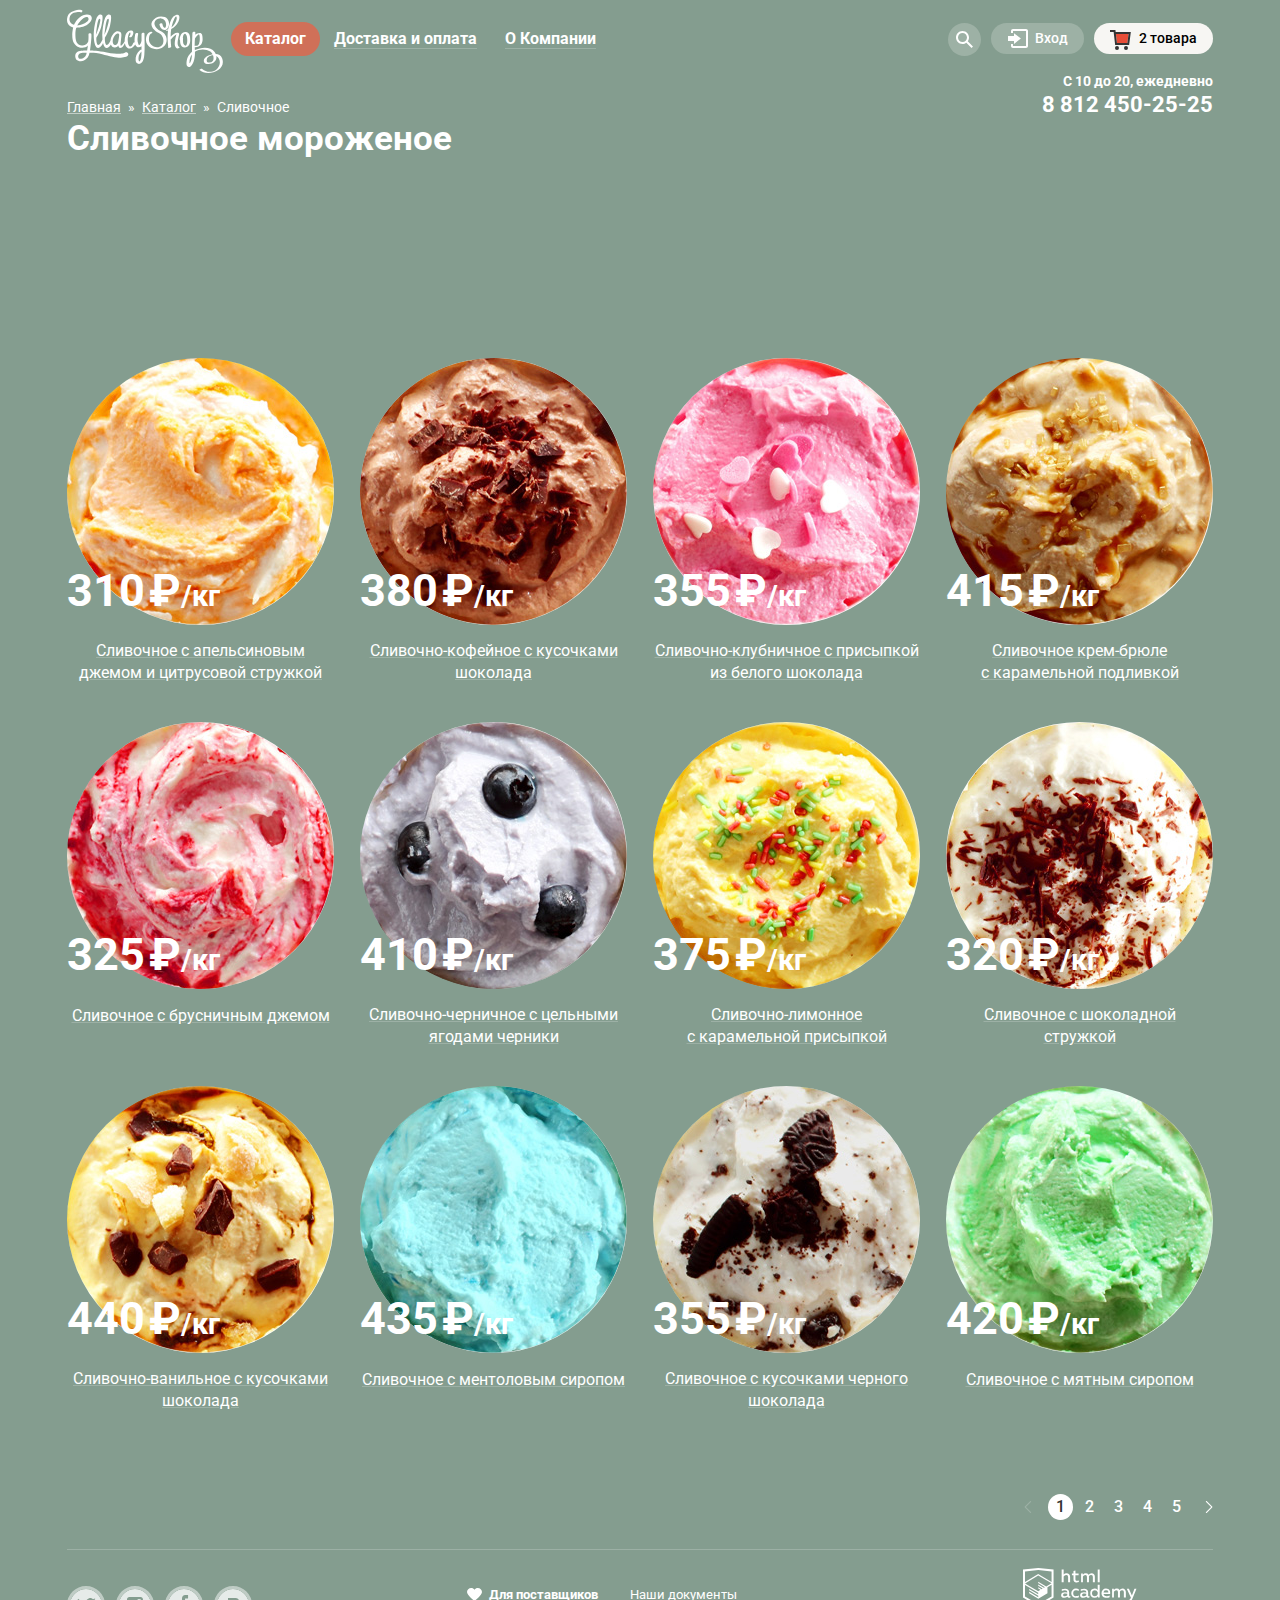
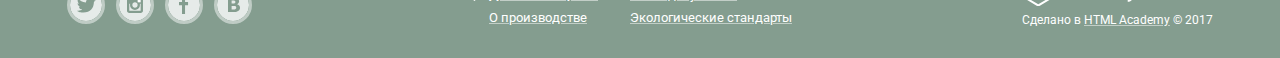
==== commit 32a10a32: "Исправил состояние наведения у заголовков всплывающих окон, добавил тени." ====
--- a/catalog.html
+++ b/catalog.html
@@ -13,23 +13,23 @@
         <a class="logo" href="index.html"><img src="img/logo.svg" width="156" height="65" alt="Логотип магазина «Глейси»"></a>
         <ul class="site-navigation list-style">
           <li class="site-navigation-current menu">
-            <a href="#">Каталог</a>
-            <section class="main-menu not-show modal-form">
+            <a class="main-menu-link" href="#">Каталог</a>
+            <div class="main-menu not-show modal-form">
               <ul class="menu-list list-style">
                 <li><a class="main-menu-item new-menu-item" href="#">Новинки</a></li>
-                <li><a class="main-menu-item main-menu-curent-item" href="catalog.html">Сливочное</a></li>
+                <li><a class="main-menu-item main-menu-curent-item">Сливочное</a></li>
                 <li><a class="main-menu-item" href="#">Щербеты</a></li>
                 <li><a class="main-menu-item" href="#">Фруктовый лед</a></li>
                 <li><a class="main-menu-item" href="#">Мелорин</a></li>
               </ul>
-            </section>
+            </div>
           </li>
           <li><a class="site-navigation-link" href="#">Доставка и оплата</a></li>
           <li><a class="site-navigation-link" href="#">О Компании</a></li>
         </ul> 
         <div class="wrapper">
           <ul class="user-navigation list-style">
-            <li class="modal-search">
+            <li class="modal-search" tabindex="0">
               <label class="user-link search-link" for="search-value">
                 <svg version="1.1" xmlns="http://www.w3.org/2000/svg" xmlns:xlink="http://www.w3.org/1999/xlink" x="0px" y="0px" width="17px" height="17px" viewBox="0 0 17 17" enable-background="new 0 0 17 17" xml:space="preserve">
                     <path fill="#FFFFFF" d="M16.958,15.527L11.75,10.32C12.533,9.247,13,7.93,13,6.5C13,2.91,10.09,0,6.5,0S0,2.91,0,6.5
@@ -38,13 +38,16 @@
                 </svg>
                 Поиск
               </label>
-              <form class="modal-form search-form not-show" action="https://echo.htmlacademy.ru" method="post">
-                <input class="form-field" type="text" id="search-value" name="search-request" placeholder="Что ищем?">
-              </form>
+              <div class="modal-form search-form not-show">
+                <form action="https://echo.htmlacademy.ru" method="post">
+                  <input class="form-field" type="text" id="search-value" name="search-request" placeholder="Что ищем?">
+                </form>
+              </div>
             </li>
-            <li class="modal-login">
+            <li class="modal-login" tabindex="0">
               <span class="user-link login-link">Вход</span>
-                <form class="modal-form login-form not-show" action="https://echo.htmlacademy.ru" method="post">
+              <div class="modal-form login-form not-show" >  
+                <form action="https://echo.htmlacademy.ru" method="post">
                     <label>
                       <span class="visually-hidden">Логин</span>
                       <input class="form-field" type="text" name="login" placeholder="Электронная почта">
@@ -53,14 +56,17 @@
                       <span  class="visually-hidden">Пароль</span>  
                       <input class="form-field" type="password" name="password" placeholder="Пароль">
                     </label>
-                  <button class="button" type="submit">Войти</button>
-                  <p class="login-options link-dark">
-                    <a href="#">Забыли пароль?</a>
-                    <a href="#">Новая регистрация</a>
-                  </p>
-                </form>
+                    <div class="login-control">
+                      <button class="button" type="submit">Войти</button>
+                      <p class="login-options link-dark">
+                        <a href="#">Забыли пароль?</a>
+                        <a href="#">Новая регистрация</a>
+                      </p>
+                  </div>
+                  </form>
+                </div>
             </li>
-            <li class="modal-cart">
+            <li class="modal-cart" tabindex="0">
               <span class="not-empty user-link cart-link" >2 товара</span>
               <div class="goods-in-cart not-show modal-form">
                 <table>
@@ -129,7 +135,7 @@
           <li>
             <article class="catalog-item">
               <img src="img/icecream-1.jpg" width="267" height="267" alt="Сливочное с апельсиновым джемом и цитрусовой стружкой">
-              <span class="catalog-price">310</span>
+              <span class="catalog-price">310<span class="rub-kg">&#8381<span class="kg">/кг</span></span></span>
               <h3>
                 <a href="#">Сливочное с&nbsp;апельсиновым джемом и&nbsp;цитрусовой стружкой</a>
               </h3>
@@ -139,7 +145,7 @@
           <li>
             <article class="catalog-item">
               <img src="img/icecream-2.jpg" width="267" height="267" alt="Сливочно-кофейное с кусочками шоколада">
-              <span class="catalog-price">380</span>
+              <span class="catalog-price">380<span class="rub-kg">&#8381<span class="kg">/кг</span></span></span>
               <h3>
                 <a href="#">Сливочно-кофейное с&nbsp;кусочками шоколада</a>
               </h3>
@@ -149,7 +155,7 @@
           <li>
             <article class="catalog-item">
               <img src="img/icecream-3.jpg" width="267" height="267" alt="Сливочно-клубничное с присыпкой из белого шоколада">
-              <span class="catalog-price">355</span>
+              <span class="catalog-price">355<span class="rub-kg">&#8381<span class="kg">/кг</span></span></span>
               <h3>
                 <a href="#">Сливочно-клубничное с&nbsp;присыпкой из&nbsp;белого шоколада</a>
               </h3>
@@ -159,7 +165,7 @@
           <li>
             <article class="catalog-item">
               <img src="img/icecream-4.jpg" width="267" height="267" alt="Сливочное крем-брюле с карамельной подливкой">
-              <span class="catalog-price">415</span>
+              <span class="catalog-price">415<span class="rub-kg">&#8381<span class="kg">/кг</span></span></span>
               <h3>
                 <a href="#">Сливочное крем-брюле с&nbsp;карамельной подливкой</a>
               </h3>
@@ -169,7 +175,7 @@
           <li>
             <article class="catalog-item">
               <img src="img/icecream-5.jpg" width="267" height="267" alt="Сливочное с брусничным джемом">
-              <span class="catalog-price">325</span>
+              <span class="catalog-price">325<span class="rub-kg">&#8381<span class="kg">/кг</span></span></span>
               <h3>
                 <a href="#">Сливочное с&nbsp;брусничным джемом</a>
               </h3>
@@ -179,7 +185,7 @@
           <li>
             <article class="catalog-item">
               <img src="img/icecream-6.jpg" width="267" height="267" alt="Сливочно-черничное с цельными ягодами черники">
-              <span class="catalog-price">410</span>
+              <span class="catalog-price">410<span class="rub-kg">&#8381<span class="kg">/кг</span></span></span>
               <h3>
                 <a href="#">Сливочно-черничное с&nbsp;цельными ягодами черники</a>
               </h3>
@@ -189,7 +195,7 @@
           <li>
             <article class="catalog-item">
               <img src="img/icecream-7.jpg" width="267" height="267" alt="Сливочно-лимонное с карамельной присыпкой">
-              <span class="catalog-price">375</span>
+              <span class="catalog-price">375<span class="rub-kg">&#8381<span class="kg">/кг</span></span></span>
               <h3>
                 <a href="#">Сливочно-лимонное с&nbsp;карамельной присыпкой</a>
               </h3>
@@ -199,7 +205,7 @@
           <li>
             <article class="catalog-item">
               <img src="img/icecream-8.jpg" width="267" height="267" alt="Сливочное с шоколадной стружкой">
-              <span class="catalog-price">320</span>
+              <span class="catalog-price">320<span class="rub-kg">&#8381<span class="kg">/кг</span></span></span>
               <h3>
                <a href="#">Сливочное с&nbsp;шоколадной стружкой</a>
               </h3>
@@ -209,7 +215,7 @@
           <li>
             <article class="catalog-item">
               <img src="img/icecream-9.jpg" width="267" height="267" alt="Сливочно-ванильное с кусочками шоколада">
-              <span class="catalog-price">440</span>
+              <span class="catalog-price">440<span class="rub-kg">&#8381<span class="kg">/кг</span></span></span>
               <h3>
                 <a href="#">Сливочно-ванильное с&nbsp;кусочками шоколада</a>
               </h3>
@@ -219,7 +225,7 @@
           <li>
             <article class="catalog-item">
               <img src="img/icecream-10.jpg" width="267" height="267" alt="Сливочное с ментоловым сиропом">
-              <span class="catalog-price">435</span>
+              <span class="catalog-price">435<span class="rub-kg">&#8381<span class="kg">/кг</span></span></span>
               <h3>
                 <a href="#">Сливочное с&nbsp;ментоловым сиропом</a>
               </h3>
@@ -229,7 +235,7 @@
           <li>
             <article class="catalog-item">
               <img src="img/icecream-11.jpg" width="267" height="267" alt="Сливочное с кусочками черного шоколада">
-              <span class="catalog-price">355</span>
+              <span class="catalog-price">355<span class="rub-kg">&#8381<span class="kg">/кг</span></span></span>
               <h3>
                 <a href="#">Сливочное с&nbsp;кусочками черного шоколада</a>
               </h3>
@@ -239,7 +245,7 @@
           <li>
             <article class="catalog-item">
               <img src="img/icecream-12.jpg" width="267" height="267" alt="Сливочное с мятным сиропом">
-              <span class="catalog-price">420</span>
+              <span class="catalog-price">420<span class="rub-kg">&#8381<span class="kg">/кг</span></span></span>
               <h3>
                 <a href="#">Сливочное с&nbsp;мятным сиропом</a>
               </h3>
--- a/css/style.css
+++ b/css/style.css
@@ -54,7 +54,7 @@
 .columns {
 	display: flex;
 	justify-content: space-between;
-	margin-bottom: 40px;
+	margin-bottom: 41px;
 }
 
 .list-style {
@@ -78,6 +78,7 @@
 	padding: 0;
 	margin: 0;
 	margin-right: 8px;
+	align-self: flex-start;
 }
 
 .site-navigation {
@@ -96,7 +97,6 @@
 .site-navigation li {
 	padding: 0;
 	margin: 0;
-	padding-bottom: 5px;
 }
 
 .site-navigation-link {
@@ -150,21 +150,23 @@
 }
 
 .user-navigation li {
-	padding-bottom: 4px;
+	margin-right: 10px;
+}
+
+.user-navigation li:last-of-type {
+	margin-right: 0;
+}
+
+.user-navigation span {
+	margin-bottom: 4px;
 }
 
 .user-link {
 	display: block;
 	padding: 7px 16px;
-	margin-right:10px;
 	background-color: #9db1a5;
 	border-radius: 50px;
 	padding-bottom: 8px;
-}
-
-.user-link:hover {
-	background-color: #f4f3f0;
-	color: #000000;
 }
 
 .cart-link {
@@ -185,6 +187,12 @@
 	background-position: center center;
 }
 
+
+.cart-link:hover {
+	background-color: #f4f3f0;
+	color: #000000;
+}
+
 .cart-link:hover::before {
 	background-image: url(../img/cart-empty-hover.svg);
 }
@@ -225,7 +233,8 @@
 	background-position: center center;
 }
 
-.login-link:hover::before {
+.modal-login:hover .login-link::before,
+.modal-login:focus .login-link::before {
 	background-image: url(../img/enter-hover.svg);
 }
 
@@ -234,10 +243,6 @@
 	font-size: 0;
 	line-height: 0;
 	padding: 8px;
-}
-
-.search-link:hover path {
-	fill: #000000;
 }
 
 .info{
@@ -303,6 +308,10 @@
   cursor: pointer;
 }
 
+.slider-controls label:hover {
+	background-color: rgba(255,255,255,0.4);
+}
+
 .slider-controls {
   position: absolute;
   bottom: 63px;
@@ -381,7 +390,7 @@
 	font-size: 35px;
 	line-height: 41px;
 	font-weight: 700;
-	margin-bottom: 15px;
+	margin-bottom: 16px;
 }
 
 .action-item p {
@@ -411,6 +420,7 @@
 	background-image: url("../img/hit.jpg");
 	background-repeat: no-repeat;
 	background-position: center center;
+	background-size: cover;
 	border-radius: 50%;
 }
 
@@ -594,20 +604,23 @@
 	border-radius: 15px;
 	position: absolute;
 	right:27px;
-	bottom: 60px;
+	bottom: 62px;
 	padding: 30px 25px;
 }
 
 .adress p {
 	margin: 0;
 	padding: 0;
+}
+
+.adress p:first-of-type {
+	padding-right: 95px;
 }
 
 .adress p:nth-of-type(2n+1) {
 	font-size: 14px;
 	line-height: 20px;
 	font-weight: 400;
-	margin-bottom: 3px;
 }
 
 .adress p:nth-of-type(2) {
@@ -621,7 +634,15 @@
 	font-size: 14px;
 	line-height: 20px;
 	font-weight: 400;
-	margin-bottom: 30px;
+	margin-bottom: 25px;
+}
+
+.adress .phone-orders {
+	margin-bottom: 6px;
+}
+
+.adress .pre-adress {
+	margin-bottom: 3px;
 }
 
 .adress a {
@@ -639,6 +660,7 @@
 .page-footer {
 	display: flex;
 	justify-content: flex-start;
+	margin-bottom: 23px;
 }
 
 .social-list {
@@ -752,15 +774,17 @@
 }
 
 input[type="text"],
-input[type="password"] {
-	font-color: #323232;
+input[type="password"],
+textarea {
+	color: #323232;
 	border-radius: 3px;
 	line-height: 24px;
 	border: 1px solid #b2b2b2;
 }
 
 input[type="text"]:hover,
-input[type="password"]:hover {
+input[type="password"]:hover,
+textarea:hover {
 	box-shadow: 0 0 0 2px #9a9a9a;
 }
 
@@ -821,6 +845,11 @@
 	background-color: #d07058;
 }
 
+.site-navigation-current:hover > a::after,
+.main-menu-link:focus::after {
+	background-color: #f7f6f3;
+}
+
 .site-navigation-current > a:hover,
 .site-navigation-current > a:focus {
 	color: #000000;
@@ -849,7 +878,7 @@
 
 .inner-page h1 {
 	font-size: 35px;
-	line-height: 41px;
+	line-height: 40px;
 	font-weight: 700;
 	margin: 0;
 	margin-bottom: 199px;
@@ -863,22 +892,19 @@
 	line-height: 45px;
 	font-weight: 700;
 	position: relative;
-	margin-top: -63px;
-	margin-left: -2px;
-	margin-bottom: 26px;
+/*	margin-left: -2px;*/
+	margin-bottom: 21px;
 	padding-right: 80px;
 }
 
-.catalog-price::after {
-	content: "";
-	position: absolute;
-	display: inline-block;
-	width: 77px;
-	height: 35px;
-	background-image: url(../img/rkg.png);
-	background-repeat: no-repeat;
-	left: 80px;
-	top: 5px;
+.rub-kg {
+	margin: 0;
+	padding: 0;
+	margin-left: 4px;
+}
+
+.kg {
+	font-size: 29px;
 }
 
 .catalog-item a {
@@ -918,7 +944,6 @@
 
 .catalog-item button {
 	display: none;
-	margin-left: 20px;
 	padding: 12px 16px;
 	align-self: center;
 
@@ -926,6 +951,7 @@
 
 .catalog-item img {
 	border-radius: 50%;
+	margin-bottom: -63px;
 }
 
 .catalog-item:hover {
@@ -933,12 +959,13 @@
 	z-index: 20;
 	padding-bottom: 66px;
 	margin-bottom: -66px;
+	box-shadow: 0 20px 20px 0 rgba(0,0,0,0.4); 
 }
 
 .catalog-item:hover button {
 	display: block;
-	position: absolute;
-	left: 30px;
+	margin-left: 32px;
+	margin-bottom: -48px;
 }
 
 
@@ -1029,7 +1056,8 @@
 	position: relative;
 }
 
-.form-field {
+.form-field,
+textarea {
 	padding: 10px;
 }
 
@@ -1038,14 +1066,33 @@
 	padding: 20px 15px;
 	border-radius: 5px;
 	position: relative;
-	margin-top: 4px;
-}
-
-.modal-search:hover form {
+	box-shadow: 0 20px 20px 0 rgba(0,0,0,0.4);
+}
+
+.modal-search label {
+	display: inline-block;
+	margin-bottom: 4px;
+}
+
+.modal-search:hover label,
+.modal-search:focus label {
+	background-color: #f4f3f0;
+	color: #000000;
+}
+
+.modal-search:hover path,
+.modal-search:focus path {
+	fill: #000000;
+}
+
+
+.modal-search:hover div,
+.modal-search:focus div {
 	display: block;
 	position: absolute;
-	right: 10px;
-	top: 33px;
+	right: 0;
+	top: 37px;
+	z-index: 10;
 }
 
 .search-form .form-field {
@@ -1053,11 +1100,18 @@
 	width: 310px;
 }
 
-.modal-login:hover form {
+.modal-login:hover span,
+.modal-login:focus span {
+	background-color: #f4f3f0;
+	color: #000000;
+}
+
+.modal-login:hover > div,
+.modal-login:focus > div {
 	display: block;
 	position: absolute;
-	top:33px;
-	right:10px;
+	top: 37px;
+	right: 0;
 	z-index: 10;
 }
 
@@ -1074,18 +1128,39 @@
 	font-weight: 400;
 }
 
+.login-control {
+	display: flex;
+	justify-content: space-between;
+}
+
+.login-control {
+	margin:0;
+	padding: 0;
+}
+
 .login-options {
-	position: absolute;
-	left:125px;
-	bottom: 6px;
 	display: flex;
 	flex-direction: column;
-}
-
-.menu:hover .main-menu {
+	margin: 0;
+}
+
+.menu:hover > a,
+.menu:focus > a {
+	background-color: #f7f6f3;
+	color: #000000;
+	border-radius: 50px;
+}
+
+.main-menu-link {
+	margin-bottom: 4px;
+}
+
+.menu:hover div,
+.main-menu-link:focus + .main-menu {
 	display: block;
 	position: absolute;
-	box-sizing: border-box;
+	top: 37px;
+	left: -7px;
 	width: 144px;
 	z-index: 10;
 }
@@ -1095,7 +1170,7 @@
 }
 
 .main-menu-item {
-	border-radius: none;
+	border-radius: 0;
 	display: block;
 	padding: 5px 21px;
 	margin: 0;
@@ -1105,6 +1180,10 @@
 	font-size: 14px;
 	line-height: 16x;
 	font-weight: 400;
+}
+
+.main-menu-curent-item {
+	color: #ffffff;
 }
 
 .new-menu-item {
@@ -1122,7 +1201,7 @@
 	border-bottom: 1px solid rgba(0,0,0,0.2);
 }
 
-.main-menu-item:hover {
+.menu-list a[href]:hover {
 	background-color: #fbded8;
 }
 
@@ -1143,7 +1222,7 @@
 	flex-direction: column;
 	position: absolute;
 	right: 0px;
-	top: 33px;
+	top: 37px;
 	z-index: 10;
 }
 
@@ -1152,7 +1231,7 @@
 	font-size: 13px;
 	line-height: 16px;
 	font-weight: 400;
-	width: 540px;
+	width: 510px;
 	padding: 20px 15px;
 }
 
@@ -1228,4 +1307,42 @@
 	font-weight: 700;
 	align-self: flex-end;
 	padding: 10px 14px;
+}
+
+
+.modal-feedback {
+	position: absolute;
+	width: 452px;
+	padding: 24px;
+	display: flex;
+	flex-direction: column;
+}
+
+.modal-feedback p {
+	margin: 0;
+	padding: 0;
+	margin-bottom: 20px;
+}
+
+.feedback-statement {
+	font-size: 24px;
+	line-height: 28px;
+	font-weight: 500;
+	color: #000000;
+	margin: 0;
+	padding: 0;
+}
+
+.modal-feedback .form-field {
+	width: 267px;
+}
+
+.modal-feedback textarea {
+	width: 428px;
+	margin: 0;
+	margin-bottom: 5px;
+}
+
+.modal-feedback .button {
+	align-self: flex-end;
 }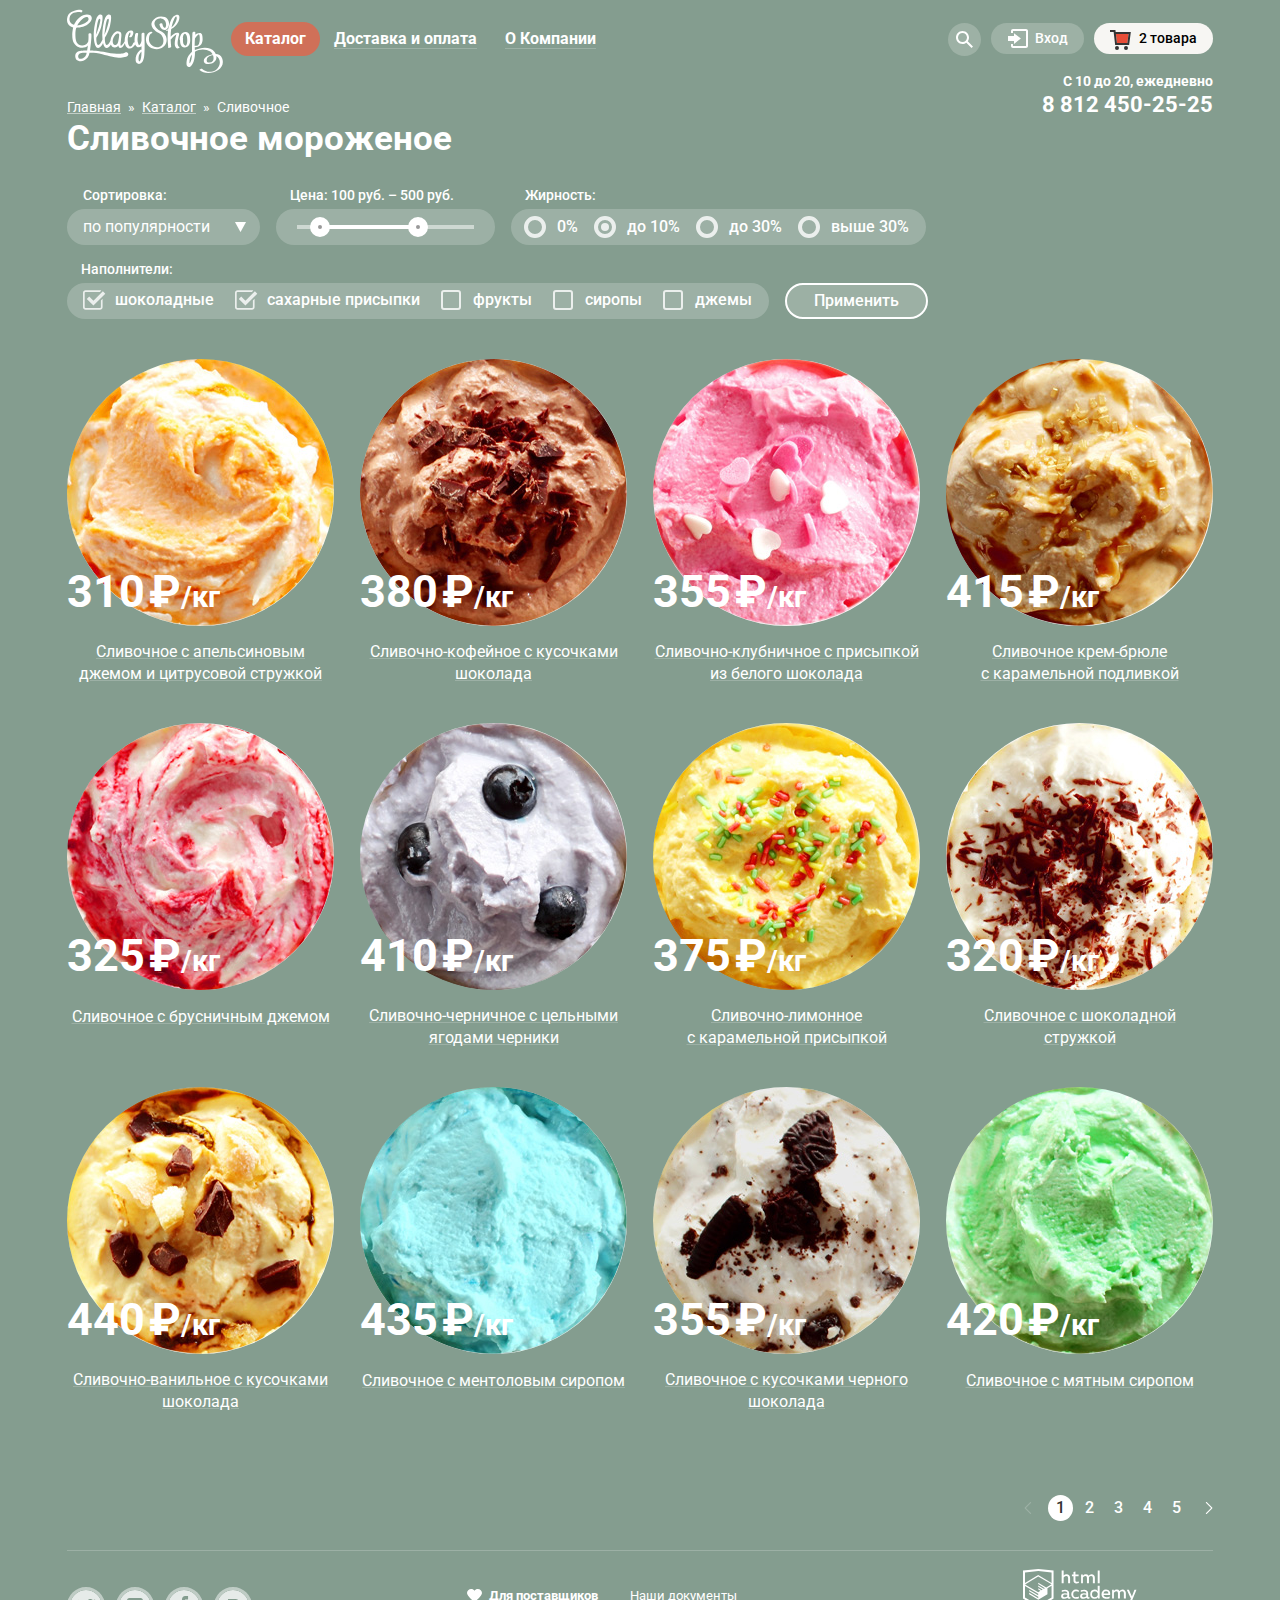
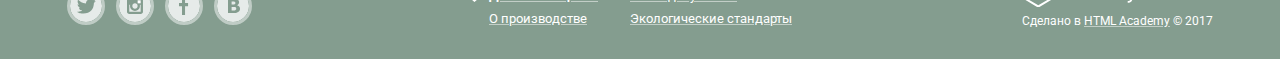
==== commit 9757e912: "Сверстал фильтры" ====
--- a/catalog.html
+++ b/catalog.html
@@ -129,6 +129,82 @@
         <li class="breadcrumbs-current">Сливочное</li>
       </ul>
       <h1>Сливочное мороженое</h1>
+      <section class="filters">
+        <h2 class="visually-hidden">Фильтры</h2>
+        <form class="filter" action="https://echo.htmlacademy.ru" method="get">
+          <fieldset class="sort-by">
+            <legend>Сортировка:</legend>
+            <select class="sorting" name="sort-list">
+              <option value="popular">по популярности</option>
+              <option value="price-inc">сначала недорогие</option>
+              <option value="price-dec">сначала дорогие</option>
+              <option value="fat">по жирности</option>
+            </select>
+          </fieldset>
+          <fieldset class="price-range">
+            <legend> Цена:
+              <div class="price-controls">
+                <label class="min-price"><span class="visually-hidden">от </span><input type="text" name="min-price" value="100">руб. –</label>
+                <label class="max-price"><span class="visually-hidden">до</span><input type="text" name="max-price" value="500">руб.</label>
+              </div>
+            </legend>
+            <div class="range-controls">
+              <div class="scale">
+                <div class="current-range"></div>
+              </div>
+              <div class="range-toggle range-toggle-min"></div>
+              <div class="range-toggle range-toggle-max"></div>
+            </div>
+          </fieldset>
+          <fieldset class="fat-percent">
+            <legend>Жирность:</legend>
+            <ul class="fat-list list-style">
+              <li>
+                <input class="visually-hidden filter-input filter-input-radio" type="radio" name="fat" value="0" id="fat-0">
+                <label for="fat-0">0%</label>
+              </li>
+              <li>
+                <input class="visually-hidden filter-input filter-input-radio" type="radio" name="fat" value="10" id="fat-10" checked>
+                <label for="fat-10">до 10%</label>
+              </li>
+              <li>
+                <input class="visually-hidden filter-input filter-input-radio" type="radio" name="fat" value="30" id="fat-30">
+                <label for="fat-30">до 30%</label>
+              </li>
+              <li>
+                <input class="visually-hidden filter-input filter-input-radio" type="radio" name="fat" value="100" id="fat-30-more">
+                <label for="fat-30-more">выше 30%</label>
+              </li>
+            </ul>
+          </fieldset>
+          <fieldset class="topping">
+            <legend>Наполнители:</legend>
+            <ul class="topping-list list-style">
+              <li class="filter-option">
+                <input class="visually-hidden filter-input filter-input-checkbox" type="checkbox" name="chocolate" id="topping-chocolate" checked>
+                <label for="topping-chocolate">шоколадные</label>
+              </li>
+              <li class="filter-option">
+                <input class="visually-hidden filter-input filter-input-checkbox" type="checkbox" name="sugar" id="topping-sugar" checked>
+                <label for="topping-sugar">сахарные присыпки</label>
+              </li>
+              <li class="filter-option">
+                <input class="visually-hidden filter-input filter-input-checkbox" type="checkbox" name="fruits" id="topping-fruits">
+                <label for="topping-fruits">фрукты</label>
+              </li>
+              <li class="filter-option">
+                <input class="visually-hidden filter-input filter-input-checkbox" type="checkbox" name="syrup" id="topping-syrup">
+                <label for="topping-syrup">сиропы</label>
+              </li>
+              <li class="filter-option">
+                <input class="visually-hidden filter-input filter-input-checkbox" type="checkbox" name="jam" id="topping-jam">
+                <label for="topping-jam">джемы</label>
+              </li>
+            </ul>
+          </fieldset>
+          <button class="filter-button" type="submit">Применить</button>
+        </form>
+      </section>
       <section class="catalog">
         <h2 class="visually-hidden">Ассортимент сливочного мороженого</h2>
         <ul class="catalog-list link-light list-style">
@@ -256,7 +332,7 @@
       </section>
       <section class="pagination">
         <ul class="pagination-list list-style">
-          <li class="pagination-item pagination-item-previous disabled"><a href="#"><span class="visually-hidden">Предыдущая</span></a></li>
+          <li class="pagination-item pagination-item-previous disabled"><a><span class="visually-hidden">Предыдущая</span></a></li>
           <li class="pagination-item pagination-item-current"><a>1</a></li>
           <li class="pagination-item"><a href="#">2</a></li>
           <li class="pagination-item"><a href="#">3</a></li>
--- a/css/style.css
+++ b/css/style.css
@@ -817,12 +817,19 @@
 
 }
 
-.visually-hidden {
+.visually-hidden:not(:focus):not(:active),
+input[type="checkbox"].visually-hidden,
+input[type="radio"].visually-hidden {
   position: absolute;
-  clip: rect(0 0 0 0);
   width: 1px;
   height: 1px;
   margin: -1px;
+  border: 0;
+  padding: 0;
+  white-space: nowrap;
+  clip-path: inset(100%);
+  clip: rect(0 0 0 0);
+  overflow: hidden;
 }
 
 .site-navigation-current > a {
@@ -881,7 +888,7 @@
 	line-height: 40px;
 	font-weight: 700;
 	margin: 0;
-	margin-bottom: 199px;
+	margin-bottom: 28px;
 }
 
 .catalog-price {
@@ -1217,7 +1224,8 @@
 	color: #ffffff;
 }
 
-.modal-cart:hover .goods-in-cart {
+.modal-cart:hover .goods-in-cart,
+.modal-cart:focus .goods-in-cart {
 	display: flex;
 	flex-direction: column;
 	position: absolute;
@@ -1251,13 +1259,14 @@
 .goods-in-cart button {
 	width: 14px;
 	height: 14px;
-	border:none;
-	background-color: #f8f7f4;
+	border: 0;
+	background-color: transparent;
 	background-image: url(../img/x.png);
 	background-repeat: no-repeat;
 	background-position: center center;
 	cursor: pointer;
 }
+
 
 .goods-in-cart span {
 	color: #d6d5d4;
@@ -1345,4 +1354,384 @@
 
 .modal-feedback .button {
 	align-self: flex-end;
+}
+
+.modal-close {
+	border: 0;
+	background-color: transparent;
+	cursor: pointer;
+	font-size: 0;
+	position: absolute;
+	top: 20px;
+	right: 20px;
+}
+
+.modal-close::before,
+.modal-close::after {
+	content: "";
+	width: 20px;
+	height: 2px;
+	position: absolute;
+	top: 0;
+	right: -5px;
+	background-color: #000000;
+}
+
+.modal-close::before {
+	transform: rotate(45deg);
+}
+
+.modal-close::after {
+	transform: rotate(-45deg);
+}
+
+.feedback {
+	position: fixed;
+	top: 50%;
+	left: 50%;
+	margin-top: -221px;
+	margin-left: -238px;
+	z-index: 30;
+}
+
+.modal-show {
+	display: block;
+	animation: bounce 0.6s;
+}
+
+.modal-error {
+  animation: shake 0.6s;
+}
+
+@keyframes bounce {
+	0% {
+	  transform: translateY(-2000px);
+	}
+  
+	70% {
+	  transform: translateY(30px);
+	}
+  
+	90% {
+	  transform: translateY(-10px);
+	}
+  
+	100% {
+	  transform: translateY(0);
+	}
+}
+
+@keyframes shake {
+  0%,
+  100% {
+    transform: translateX(0);
+  }
+
+  10%,
+  30%,
+  50%,
+  70%,
+  90% {
+    transform: translateX(-10px);
+  }
+
+  20%,
+  40%,
+  60%,
+  80% {
+    transform: translateX(10px);
+  }
+}
+
+.filters {
+	margin-bottom: 40px;
+}
+
+.filter {
+	display: flex;
+	flex-wrap: wrap;
+	justify-content: flex-start;
+}
+
+.filter fieldset {
+	font-size: 16px;
+	line-height: 18px;
+	font-weight: 500;
+	margin: 0;
+	padding: 0;
+	margin-right: 16px;
+	margin-bottom: 16px;
+	border: none;
+}
+
+.filter legend {
+	font-size: 14px;
+	line-height: 16px;
+	margin-bottom: 6px;
+	padding-left: 14px;
+}
+
+.range-controls {
+	margin: 0;
+	padding: 0;
+}
+
+.range-controls,
+.fat-percent ul,
+.topping ul {
+  background-color: rgba(255, 255, 255, 0.2);
+  border-radius: 50px;
+}
+
+.sort-by legend {
+	padding-left: 16px;
+}
+  
+.sorting {
+	-webkit-appearance: none;
+	-moz-appearance: none;
+	appearance: none;
+	width: 193px;
+	min-height: 18px;
+	padding: 9px 16px;
+	color: #ffffff;
+	background-color: transparent;
+	border: none;
+	border-radius: 50px;
+	background-color: rgba(255, 255, 255, 0.2);
+	background-image: url("../img/sort-list-icon.png");
+	background-repeat: no-repeat;
+	background-position: 168px center;
+}
+
+  .sort-by select:hover,
+  .sort-by select:focus {
+	color: #323232;
+	background-image: url("../img/sort-list-icon-hover.png");
+	background-repeat: no-repeat;
+	background-position: 169px center;
+}
+
+.price-range {
+	position: relative;
+}
+ 
+.price-controls {
+	display: inline-block;
+	font-size: 14px;
+	line-height: 16px;
+}
+  
+.price-controls input {
+	width: 27px;
+	padding: 0;
+	font: inherit;
+	font-size: 14px;
+	line-height: 16px;
+	color: #ffffff;
+	background-color: transparent;
+	border: none;
+}
+  
+.range-controls {
+	box-sizing: border-box;
+	position: relative;
+	width: 219px;
+	min-height: 36px;
+	padding: 16px 21px;
+	background-color: rgba(255, 255, 255, 0.2);
+	border-radius: 50px;
+}
+  
+.range-controls .scale {
+	height: 4px;
+  background-color: rgba(255, 255, 255, 0.5);
+}
+  
+.current-range {
+	width: 96px;
+	height: 4px;
+	margin-left: 25px;
+  background-color: #ffffff;
+}
+  
+.range-toggle {
+	position: absolute;
+	top: 8px;
+	left: 0;
+	box-sizing: border-box;
+	width: 20px;
+	height: 20px;
+	padding: 0;
+	background-color: #999999;
+	border: 8px solid #ffffff;
+	border-radius: 50%;
+	cursor: pointer;
+}
+
+.range-toggle-min {
+	left: 34px;
+}
+  
+.range-toggle-max {
+	left: 132px;
+}
+	
+
+.fat-list {
+	box-sizing: border-box;
+  display: flex;
+  flex-wrap: wrap;
+  justify-content: flex-start;
+	width: 415px;
+	min-height: 36px;
+  padding: 9px 14px;
+}
+
+.fat-list li {
+	padding-left: 32px;
+	margin-right: 17px; 
+}
+
+.fat-list li:last-of-type {
+	margin-right: 0;
+}
+
+.fat-list label {
+  position: relative;
+  display: block;
+  cursor: pointer;
+}
+
+.filter-input-radio + label::before {
+  content: "";
+  position: absolute;
+  top: -2px;
+  left: -33px;
+  box-sizing: border-box;
+  width: 22px;
+  height: 22px;
+  border: 4px solid #ffffff;
+  border-radius: 50%;
+  opacity: 0.8;
+}
+
+.filter-input-radio:checked + label::after {
+  content: "";
+  position: absolute;
+  top: 5px;
+  left: -26px;
+  width: 8px;
+  height: 8px;
+  background-color: #ffffff;
+  border-radius: 50%;
+  opacity: 0.8;
+}
+
+.filter-input-radio:hover + label::before,
+.filter-input-radio:focus + label::before,
+.filter-input-radio:checked:hover + label::after,
+.filter-input-radio:checked:focus + label::after {
+  opacity: 1;
+}
+
+.filter-input-radio:disabled + label::before,
+.filter-input-radio:disabled + label::after {
+  opacity: 0.4;
+}
+
+.topping-list {
+  display: flex;
+  flex-wrap: wrap;
+  justify-content: flex-start;
+	width: 702px;
+	min-height: 36px;
+	box-sizing: border-box;
+  padding: 8px 16px;
+}
+
+.topping-list li {
+	padding-left: 32px;
+	margin-right: 21px;
+}
+
+.topping label {
+	position: relative;
+}
+
+.filter-input-checkbox + label::before {
+  content: "";
+  position: absolute;
+  top: 0px;
+  left: -32px;
+  box-sizing: border-box;
+  width: 20px;
+  height: 20px;
+  border: 2px solid #ffffff;
+  border-radius: 3px;
+  opacity: 0.8;
+}
+
+.filter-input-checkbox:checked + label::after {
+  content: "";
+  position: absolute;
+  top: 0px;
+	left: -32px;
+  width: 24px;
+  height: 20px;
+  background-image: url("../img/checkbox-checked.svg");
+  background-repeat: no-repeat;
+  background-size: 23px 20px;
+  opacity: 0.8;
+}
+
+.filter-input-checkbox:checked + label::before {
+  display: none;
+}
+
+.filter-input-checkbox:hover + label::before,
+.filter-input-checkbox:focus + label::before,
+.filter-input-checkbox:checked:hover + label::after,
+.filter-input-checkbox:checked:focus + label::after {
+  opacity: 1;
+}
+
+.filter-input-checkbox:disabled + label::before,
+.filter-input-checkbox:disabled + label::after {
+  opacity: 0.4;
+}
+
+.topping-list li:last-of-type {
+	margin-right: 0;
+}
+
+.filters fieldset:last-of-type {
+	margin-bottom: 0;
+}
+.filter-button {
+	align-self: flex-end;
+	box-sizing: border-box;
+  padding: 7px 27px;
+	min-height: 36px;
+  font-weight: 500;
+  font-size: 16px;
+  line-height: 18px;
+  text-align: center;
+  color: #ffffff;
+  background-color: #9cb0a4;
+  border: 2px solid #ffffff;
+  border-radius: 18px;
+}
+
+.filter-button:hover,
+.filter-button:focus {
+  color: #323232;
+  background-color: #ffffff;
+}
+
+.filter-button:active {
+  padding: 9px 29px 9px;
+  background-color: #eaeaea;
+  border: none;
+  box-shadow: inset 0 2px 1px #696969;
 }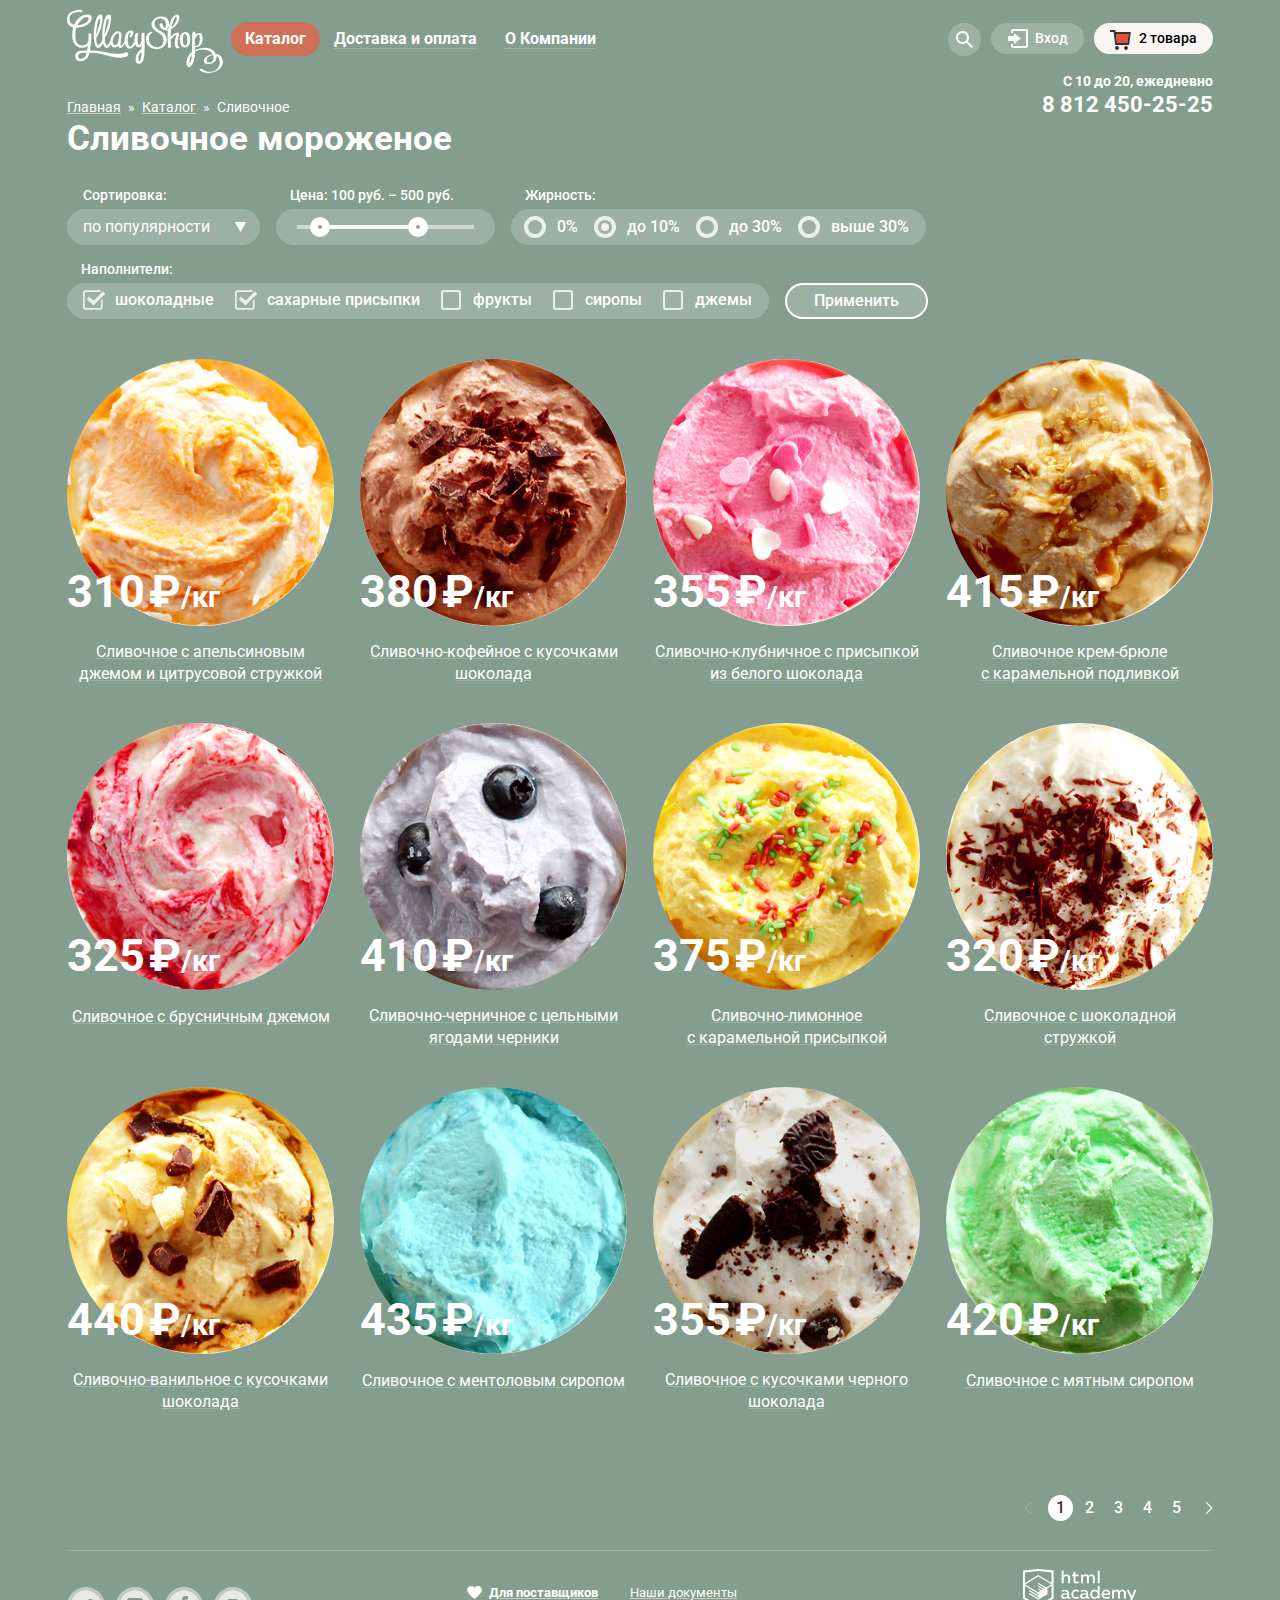
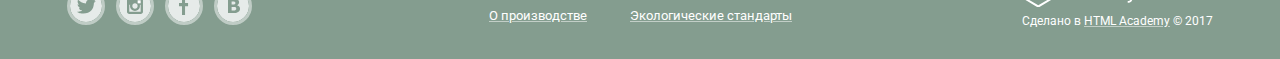
==== commit 95ab417c: "Подготовил проект к защите" ====
--- a/catalog.html
+++ b/catalog.html
@@ -5,7 +5,7 @@
     <title>Глейси - Магазин мороженого</title>
     <link href="https://fonts.googleapis.com/css?family=Roboto:400,500,700&amp;subset=cyrillic" rel="stylesheet">
     <link href="css/normalize.css" rel="stylesheet">
-    <link href="css/style.css" rel="stylesheet">
+    <link href="css/style.min.css" rel="stylesheet">
   </head>
   <body class="inner-page">
     <header class="main-header container">
@@ -143,10 +143,10 @@
           </fieldset>
           <fieldset class="price-range">
             <legend> Цена:
-              <div class="price-controls">
+              <span class="price-controls">
                 <label class="min-price"><span class="visually-hidden">от </span><input type="text" name="min-price" value="100">руб. –</label>
                 <label class="max-price"><span class="visually-hidden">до</span><input type="text" name="max-price" value="500">руб.</label>
-              </div>
+              </span>
             </legend>
             <div class="range-controls">
               <div class="scale">
@@ -211,7 +211,7 @@
           <li>
             <article class="catalog-item">
               <img src="img/icecream-1.jpg" width="267" height="267" alt="Сливочное с апельсиновым джемом и цитрусовой стружкой">
-              <span class="catalog-price">310<span class="rub-kg">&#8381<span class="kg">/кг</span></span></span>
+              <span class="catalog-price">310<span class="rub-kg">&#8381;<span class="kg">/кг</span></span></span>
               <h3>
                 <a href="#">Сливочное с&nbsp;апельсиновым джемом и&nbsp;цитрусовой стружкой</a>
               </h3>
@@ -221,7 +221,7 @@
           <li>
             <article class="catalog-item">
               <img src="img/icecream-2.jpg" width="267" height="267" alt="Сливочно-кофейное с кусочками шоколада">
-              <span class="catalog-price">380<span class="rub-kg">&#8381<span class="kg">/кг</span></span></span>
+              <span class="catalog-price">380<span class="rub-kg">&#8381;<span class="kg">/кг</span></span></span>
               <h3>
                 <a href="#">Сливочно-кофейное с&nbsp;кусочками шоколада</a>
               </h3>
@@ -231,7 +231,7 @@
           <li>
             <article class="catalog-item">
               <img src="img/icecream-3.jpg" width="267" height="267" alt="Сливочно-клубничное с присыпкой из белого шоколада">
-              <span class="catalog-price">355<span class="rub-kg">&#8381<span class="kg">/кг</span></span></span>
+              <span class="catalog-price">355<span class="rub-kg">&#8381;<span class="kg">/кг</span></span></span>
               <h3>
                 <a href="#">Сливочно-клубничное с&nbsp;присыпкой из&nbsp;белого шоколада</a>
               </h3>
@@ -241,7 +241,7 @@
           <li>
             <article class="catalog-item">
               <img src="img/icecream-4.jpg" width="267" height="267" alt="Сливочное крем-брюле с карамельной подливкой">
-              <span class="catalog-price">415<span class="rub-kg">&#8381<span class="kg">/кг</span></span></span>
+              <span class="catalog-price">415<span class="rub-kg">&#8381;<span class="kg">/кг</span></span></span>
               <h3>
                 <a href="#">Сливочное крем-брюле с&nbsp;карамельной подливкой</a>
               </h3>
@@ -251,7 +251,7 @@
           <li>
             <article class="catalog-item">
               <img src="img/icecream-5.jpg" width="267" height="267" alt="Сливочное с брусничным джемом">
-              <span class="catalog-price">325<span class="rub-kg">&#8381<span class="kg">/кг</span></span></span>
+              <span class="catalog-price">325<span class="rub-kg">&#8381;<span class="kg">/кг</span></span></span>
               <h3>
                 <a href="#">Сливочное с&nbsp;брусничным джемом</a>
               </h3>
@@ -261,7 +261,7 @@
           <li>
             <article class="catalog-item">
               <img src="img/icecream-6.jpg" width="267" height="267" alt="Сливочно-черничное с цельными ягодами черники">
-              <span class="catalog-price">410<span class="rub-kg">&#8381<span class="kg">/кг</span></span></span>
+              <span class="catalog-price">410<span class="rub-kg">&#8381;<span class="kg">/кг</span></span></span>
               <h3>
                 <a href="#">Сливочно-черничное с&nbsp;цельными ягодами черники</a>
               </h3>
@@ -271,7 +271,7 @@
           <li>
             <article class="catalog-item">
               <img src="img/icecream-7.jpg" width="267" height="267" alt="Сливочно-лимонное с карамельной присыпкой">
-              <span class="catalog-price">375<span class="rub-kg">&#8381<span class="kg">/кг</span></span></span>
+              <span class="catalog-price">375<span class="rub-kg">&#8381;<span class="kg">/кг</span></span></span>
               <h3>
                 <a href="#">Сливочно-лимонное с&nbsp;карамельной присыпкой</a>
               </h3>
@@ -281,7 +281,7 @@
           <li>
             <article class="catalog-item">
               <img src="img/icecream-8.jpg" width="267" height="267" alt="Сливочное с шоколадной стружкой">
-              <span class="catalog-price">320<span class="rub-kg">&#8381<span class="kg">/кг</span></span></span>
+              <span class="catalog-price">320<span class="rub-kg">&#8381;<span class="kg">/кг</span></span></span>
               <h3>
                <a href="#">Сливочное с&nbsp;шоколадной стружкой</a>
               </h3>
@@ -291,7 +291,7 @@
           <li>
             <article class="catalog-item">
               <img src="img/icecream-9.jpg" width="267" height="267" alt="Сливочно-ванильное с кусочками шоколада">
-              <span class="catalog-price">440<span class="rub-kg">&#8381<span class="kg">/кг</span></span></span>
+              <span class="catalog-price">440<span class="rub-kg">&#8381;<span class="kg">/кг</span></span></span>
               <h3>
                 <a href="#">Сливочно-ванильное с&nbsp;кусочками шоколада</a>
               </h3>
@@ -301,7 +301,7 @@
           <li>
             <article class="catalog-item">
               <img src="img/icecream-10.jpg" width="267" height="267" alt="Сливочное с ментоловым сиропом">
-              <span class="catalog-price">435<span class="rub-kg">&#8381<span class="kg">/кг</span></span></span>
+              <span class="catalog-price">435<span class="rub-kg">&#8381;<span class="kg">/кг</span></span></span>
               <h3>
                 <a href="#">Сливочное с&nbsp;ментоловым сиропом</a>
               </h3>
@@ -311,7 +311,7 @@
           <li>
             <article class="catalog-item">
               <img src="img/icecream-11.jpg" width="267" height="267" alt="Сливочное с кусочками черного шоколада">
-              <span class="catalog-price">355<span class="rub-kg">&#8381<span class="kg">/кг</span></span></span>
+              <span class="catalog-price">355<span class="rub-kg">&#8381;<span class="kg">/кг</span></span></span>
               <h3>
                 <a href="#">Сливочное с&nbsp;кусочками черного шоколада</a>
               </h3>
@@ -321,7 +321,7 @@
           <li>
             <article class="catalog-item">
               <img src="img/icecream-12.jpg" width="267" height="267" alt="Сливочное с мятным сиропом">
-              <span class="catalog-price">420<span class="rub-kg">&#8381<span class="kg">/кг</span></span></span>
+              <span class="catalog-price">420<span class="rub-kg">&#8381;<span class="kg">/кг</span></span></span>
               <h3>
                 <a href="#">Сливочное с&nbsp;мятным сиропом</a>
               </h3>
@@ -331,6 +331,7 @@
         </ul>
       </section>
       <section class="pagination">
+        <h2 class="visually-hidden">Пагинатор</h2>
         <ul class="pagination-list list-style">
           <li class="pagination-item pagination-item-previous disabled"><a><span class="visually-hidden">Предыдущая</span></a></li>
           <li class="pagination-item pagination-item-current"><a>1</a></li>
@@ -361,7 +362,7 @@
           </li>
           <li class="social-button">
             <a href="#">
-                <svg version="1.1" id="Layer_1" xmlns="http://www.w3.org/2000/svg" xmlns:xlink="http://www.w3.org/1999/xlink" x="0px" y="0px" width="32px" height="32px" viewBox="0 0 32 32" enable-background="new 0 0 32 32" xml:space="preserve">
+                <svg version="1.1" xmlns="http://www.w3.org/2000/svg" xmlns:xlink="http://www.w3.org/1999/xlink" x="0px" y="0px" width="32px" height="32px" viewBox="0 0 32 32" enable-background="new 0 0 32 32" xml:space="preserve">
                   <path fill="#FFFFFF" d="M20.916,16c0,2.728-2.211,4.938-4.938,4.938S11.039,18.728,11.039,16c0-0.394,0.051-0.773,0.138-1.14
                     h-0.897v6.838h11.396V14.86h-0.897C20.865,15.227,20.916,15.606,20.916,16z"/>
                   <path fill="#FFFFFF" d="M15.978,18.659c1.466,0,2.659-1.193,2.659-2.659s-1.193-2.659-2.659-2.659
@@ -376,7 +377,7 @@
           </li>
           <li  class="social-button">
             <a href="#">
-                <svg version="1.1" id="Layer_1" xmlns="http://www.w3.org/2000/svg" xmlns:xlink="http://www.w3.org/1999/xlink" x="0px" y="0px" width="32px" height="32px" viewBox="0 0 32 32" enable-background="new 0 0 32 32" xml:space="preserve">
+                <svg version="1.1" xmlns="http://www.w3.org/2000/svg" xmlns:xlink="http://www.w3.org/1999/xlink" x="0px" y="0px" width="32px" height="32px" viewBox="0 0 32 32" enable-background="new 0 0 32 32" xml:space="preserve">
                   <path fill="#FFFFFF" d="M16,0C7.164,0,0,7.163,0,16s7.164,16,16,16c8.837,0,16-7.164,16-16S24.837,0,16,0z M20.062,9.455h-3.021
                     v3.444h3.021v3.445h-3.021v8.61h-3.021v-8.61H11v-3.445h3.021V9.455c0-1.902,1.353-3.445,3.021-3.445h3.021V9.455z"/>
                 </svg>
@@ -385,7 +386,7 @@
           </li>
           <li class="social-button">
             <a href="#">
-              <svg version="1.1" id="Layer_1" xmlns="http://www.w3.org/2000/svg" xmlns:xlink="http://www.w3.org/1999/xlink" x="0px" y="0px" width="32px" height="32px" viewBox="0 0 32 32" enable-background="new 0 0 32 32" xml:space="preserve">
+              <svg version="1.1" xmlns="http://www.w3.org/2000/svg" xmlns:xlink="http://www.w3.org/1999/xlink" x="0px" y="0px" width="32px" height="32px" viewBox="0 0 32 32" enable-background="new 0 0 32 32" xml:space="preserve">
                 <path fill="#FFFFFF" d="M16.637,14.495c0.402-0.019,0.719-0.082,0.951-0.188c0.326-0.145,0.54-0.33,0.641-0.559
                   c0.101-0.229,0.15-0.496,0.15-0.797c0-0.232-0.058-0.465-0.174-0.697c-0.116-0.232-0.322-0.405-0.617-0.517
                   c-0.264-0.1-0.592-0.155-0.984-0.165c-0.392-0.009-0.943-0.014-1.652-0.014h-0.339v2.965h0.565
@@ -406,14 +407,18 @@
       </div>
       <nav class="footer-navigation link-light">
         <ul class="footer-navigation-list list-style">
-          <div class="column">
-            <li class="footer-navigation-item footer-navigation-importantitem"><a href="#">Для поставщиков</a></li>
-            <li class="footer-navigation-item"><a href="#">О производстве</a></li>
-          </div>
-          <div class="column">
-            <li class="footer-navigation-item"><a href="#">Наши документы</a></li>
-            <li class="footer-navigation-item"><a href="#">Экологические стандарты</a></li>
-          </div> 
+          <li class="column">
+            <ul class="list-style">
+              <li class="footer-navigation-item footer-navigation-importantitem"><a href="#">Для поставщиков</a></li>
+              <li class="footer-navigation-item"><a href="#">О производстве</a></li>
+            </ul>
+          </li>
+          <li class="column">
+            <ul class="list-style">
+              <li class="footer-navigation-item"><a href="#">Наши документы</a></li>
+              <li class="footer-navigation-item"><a href="#">Экологические стандарты</a></li>
+            </ul>
+          </li> 
         </ul>
       </nav>
       <p class="footer-copyright link-light">
--- a/css/style.min.css
+++ b/css/style.min.css
@@ -0,0 +1 @@
+body{margin:0;padding:0;font-family:"Roboto",sans-serif;font-size:16px;line-height:22px;font-weight:400;color:#fff;background-color:#849d8f}.site-wrapper{min-width:940px;background-color:#849d8f;background-image:url(../img/icecream-slide-1.png);background-repeat:no-repeat;background-position:top center;min-height:100vh;transition:background-image .5s ease,background-color .5s ease}.site-wrapper::before,.site-wrapper::after{content:"";visibility:hidden}.site-wrapper::before{background-image:url(../img/icecream-slide-2.png)}.site-wrapper::after{background-image:url(../img/icecream-slide-3.png)}.not-show{display:none}.wrapper{display:flex;flex-direction:column;align-items:flex-end;margin-left:auto}.container{width:1146px;margin:0 auto;padding:0 20px}.columns{display:flex;justify-content:space-between;margin-bottom:41px}.list-style{list-style:none;padding:0;margin:0}.main-header a{text-decoration:none}.main-navigation{display:flex;padding:0;margin:0;padding-top:9px}.main-navigation .logo{padding:0;margin:0;margin-right:8px;align-self:flex-start}.site-navigation{display:flex;justify-content:flex-start;align-items:flex-start;font-size:16px;line-height:18px;font-weight:700;padding-top:13px}.site-navigation li{padding:0;margin:0}.site-navigation-link{display:block;margin:0;padding:8px 14px;position:relative;color:#fff}.site-navigation-link::after{content:"";position:absolute;left:14px;right:14px;bottom:7px;display:inline-block;height:1px;background-color:rgba(255,255,255,.2)}.site-navigation-link:hover,.site-navigation-link:focus{background-color:#f7f6f3;color:#000;border-radius:50px}.site-navigation-link:active{background-color:#eaeaea;border:0;box-shadow:inset 0 2px 1px #696969}.site-navigation-link:hover::after{content:"";position:absolute;left:14px;right:14px;bottom:7px;display:inline-block;height:1px;background-color:#f7f6f3}.site-navigation a:hover::after{background-color:rgba(255,255,255,.2)}.user-navigation{font-size:14px;line-height:16px;font-weight:500;display:flex;padding-top:14px;margin-bottom:13px}.user-navigation li{margin-right:10px}.user-navigation li:last-of-type{margin-right:0}.user-navigation span{margin-bottom:4px}.user-link{display:block;padding:7px 16px;background-color:#9db1a5;border-radius:50px;padding-bottom:8px}.cart-link{position:relative;padding-left:45px;margin-right:0}.cart-link::before{content:"";width:25px;height:25px;position:absolute;left:14px;top:3px;background-image:url(../img/cart-empty.svg);background-repeat:no-repeat;background-position:center center}.cart-link:hover{background-color:#f4f3f0;color:#000}.cart-link:hover::before{background-image:url(../img/cart-empty-hover.svg)}.not-empty{position:relative;padding-left:45px;background-color:#f7f6f3;color:#000}.not-empty::before{content:"";width:25px;height:25px;position:absolute;left:14px;top:4px;background-image:url(../img/cart-full.svg);background-repeat:no-repeat;background-position:center}.login-link{position:relative;padding-left:44px}.login-link::before{content:"";width:25px;height:25px;position:absolute;left:15px;top:3px;background-image:url(../img/enter.svg);background-repeat:no-repeat;background-position:center center}.modal-login:hover .login-link::before,.modal-login:focus .login-link::before{background-image:url(../img/enter-hover.svg)}.search-link{position:relative;font-size:0;line-height:0;padding:8px}.info{margin:0;padding:0}.info p{margin:0;padding:0}.info .schedule{font-size:14px;line-height:16px;font-weight:700;text-align:end;margin-bottom:4px}.phone{font-size:22px;line-height:24px;color:#fff;text-decoration:none;font-weight:700}.slider{position:relative;padding-top:275px;text-align:center;color:#fff}.slide-title{width:700px;margin:0 auto;margin-bottom:29px;font-size:60px;line-height:60px;font-weight:700}.slider .button{padding:10px 40px;font-weight:700;font-size:32px;line-height:44px;text-decoration:none;margin-bottom:41px}.slider-controls label{display:inline-block;width:17px;height:17px;margin-right:8px;vertical-align:top;background-color:transparent;border:2px solid #fff;border-radius:50%;cursor:pointer}.slider-controls label:hover{background-color:rgba(255,255,255,.4)}.slider-controls{position:absolute;bottom:63px;left:0;z-index:20;font-size:0}.slide{display:none}#product-1:checked~.site-wrapper #slide1,#product-2:checked~.site-wrapper #slide2,#product-3:checked~.site-wrapper #slide3{display:block}#product-1:checked~.site-wrapper label[for=product-1],#product-2:checked~.site-wrapper label[for=product-2],#product-3:checked~.site-wrapper label[for=product-3]{background-color:#fff}#product-1:checked~.site-wrapper{background-color:#849d8f;background-image:url(../img/icecream-slide-1.png)}#product-2:checked~.site-wrapper{background-color:#8996a6;background-image:url(../img/icecream-slide-2.png)}#product-3:checked~.site-wrapper{background-color:#9d8b84;background-image:url(../img/icecream-slide-3.png)}.action-list{display:flex;justify-content:space-between}.action-item{box-sizing:border-box;padding-top:16px;padding-left:19px;padding-bottom:24px;padding-right:20px;width:560px;border-radius:15px;background-color:#5a5a5a;position:relative;display:flex;flex-direction:column}.action-item:first-child{background-color:#611020;background-image:url(../img/raspberry-back.jpg);background-repeat:no-repeat;background-position:top center}.action-item:last-child{background-color:#41281d;background-image:url(../img/chokolate-back.jpg);background-repeat:no-repeat;background-position:top center}.action-item h3{padding:0;margin:0;font-size:35px;line-height:41px;font-weight:700;margin-bottom:16px}.action-item p{padding:0;margin:0;font-size:18px;line-height:22px;font-weight:700;margin-bottom:45px}.action-item .button{align-self:flex-end;padding:10px 23px;text-decoration:none}.actions{margin-bottom:40px}.bestsellers .catalog-item::before{content:"";width:62px;height:62px;position:absolute;background-image:url(../img/hit.jpg);background-repeat:no-repeat;background-position:center center;background-size:cover;border-radius:50%}.about-us{background-color:#dfd7c0;background-image:url(../img/wafle-back-piece.jpg);background-repeat:repeat;border-radius:15px;color:#000;box-sizing:border-box;padding:25px 20px;padding-bottom:18px;margin-bottom:40px}.about-us-description{font-size:24px;line-height:30px;font-weight:500;letter-spacing:.005em;margin:0;padding:0;padding-bottom:5px}.about-us-list{display:flex;flex-wrap:wrap;justify-content:space-between;align-items:flex-start}.about-us-item{width:540px;padding:0;margin:0}.about-us-item p{padding-left:58px;padding-top:16px;padding-right:0;padding-bottom:8px;margin:0;position:relative}.technology p::before{content:"";position:absolute;width:49px;height:49px;background-image:url(../img/icecream.svg);background-repeat:no-repeat;background-position:center center;left:0;top:3px}.ingredients p::before{content:"";position:absolute;width:49px;height:49px;background-image:url(../img/cow.svg);background-repeat:no-repeat;background-position:center center;left:0;top:3px}.natural p::before{content:"";position:absolute;width:49px;height:49px;background-image:url(../img/leaf.svg);background-repeat:no-repeat;background-position:center center;left:0;top:3px}.delivery p::before{content:"";position:absolute;width:49px;height:49px;background-image:url(../img/temperature.svg);background-repeat:no-repeat;background-position:center center;left:0;top:3px}.from-blog-title{font-weight:500}.from-blog{color:#000;background-color:#fff;background-image:url(../img/strawbery-back.jpg);background-repeat:no-repeat;box-sizing:border-box;width:560px;margin:0;padding-left:20px;padding-top:23px;padding-right:250px;padding-bottom:25px;border-radius:15px}.from-blog a{text-decoration:underline;color:#000;font-size:24px;line-height:30px;font-weight:700}.from-blog h2,.from-blog p{margin:0}.from-blog .from-blog-title{margin-bottom:5px}.subscribe{width:548px;padding:5px;background-image:url(../img/post-back.jpg);border-radius:15px}.subscribe-inner{background-color:#f8f7f4;border-radius:15px;color:#5a5a5a;padding:29px 20px}.subscribe-form{display:flex;justify-content:space-between;margin-bottom:4px}.subscribe p{margin:0;margin-bottom:35px}.subscribe-form-field{padding:10px 12px;flex-grow:1;margin-right:10px}.map{position:relative;width:1200px;height:428px;background-image:url(../img/map.jpg);background-repeat:no-repeat;background-position:center center;margin-left:-27px;margin-bottom:18px}.adress{display:flex;flex-direction:column;width:252px;color:#000;background-color:#fefefe;border-radius:15px;position:absolute;right:27px;bottom:62px;padding:30px 25px}.adress p{margin:0;padding:0}.adress p:first-of-type{padding-right:95px}.adress p:nth-of-type(2n+1){font-size:14px;line-height:20px;font-weight:400}.adress p:nth-of-type(2){font-size:18px;line-height:24px;font-weight:700;margin-bottom:15px}.adress p:last-of-type{font-size:14px;line-height:20px;font-weight:400;margin-bottom:25px}.adress .phone-orders{margin-bottom:6px}.adress .pre-adress{margin-bottom:3px}.adress a{font-size:18px;line-height:24px;font-weight:700;color:#000;text-decoration:none}.adress .button{padding:10px 25px}.page-footer{display:flex;justify-content:flex-start;margin-bottom:23px}.social-list{display:flex;flex-wrap:wrap;width:400px;font-size:0;line-height:0;margin-top:18px}.social-button svg{border-radius:50%;border:3px solid #bfccc5}.social-button path{fill:#e6ebe9}.social-button:hover path{fill:#fff}.social-button:active path{fill:#e9e9e9}.social-button{display:inline-block;box-sizing:border-box;margin-right:11px;margin-bottom:11px}.footer-navigation-list{display:flex;flex-wrap:wrap;justify-content:flex-start;margin-top:18px}.inner-page .footer-navigation-list{margin-top:15px}.column{margin-right:10px}.footer-navigation-item{font-size:13px;line-height:18px;padding-left:22px;margin-bottom:5px}.footer-navigation-importantitem{font-weight:700}.footer-navigation-importantitem a{position:relative}.footer-navigation-importantitem a::before{content:"";width:16px;height:16px;position:absolute;left:-23px;background-image:url(../img/heart.svg);background-position:center center;background-repeat:no-repeat}.footer-copyright{padding:0;margin:0;font-size:12px;line-height:18px;margin-left:auto}.page-footer .logo{display:block;margin:0;padding:0;margin-left:-5px}.link-dark a{color:#000;text-decoration-color:rgba(0,0,0,.2)}.link-light a{color:#fff;text-decoration-color:rgba(255,255,255,.5)}.link-dark a:hover,.link-dark a:focus,.link-dark a:active{color:#e84d37;text-decoration-color:rgba(232,77,55,.5)}.link-light a:hover,.link-light a:focus,.link-light a:active{color:#ffbc9e;text-decoration-color:rgba(255,188,158,.5)}input[type=text],input[type=password],textarea{color:#323232;border-radius:3px;line-height:24px;border:1px solid #b2b2b2}input[type=text]:hover,input[type=password]:hover,textarea:hover{box-shadow:0 0 0 2px #9a9a9a}.button{display:inline-block;font:inherit;font-size:18px;line-height:24px;font-weight:700;text-align:center;color:#fff;vertical-align:middle;border:0;border-radius:30px;background:linear-gradient(to bottom,#f16743,#d84936);padding:12px 20px;box-shadow:0 2px 2px rgba(172,16,0,.64);border:0;text-shadow:0 2px 5px rgba(160,32,11,.76)}.button:hover,.button:focus{background:linear-gradient(to bottom,#f58569,#df5c4b);box-shadow:0 2px 2px #ac1000}.button:active{background:linear-gradient(to bottom,#f84732,#d16b4c);box-shadow:inset 0 2px 2px #ac1000}.visually-hidden:not(:focus):not(:active),input[type=checkbox].visually-hidden,input[type=radio].visually-hidden{position:absolute;width:1px;height:1px;margin:-1px;border:0;padding:0;white-space:nowrap;clip-path:inset(100%);clip:rect(0 0 0 0);overflow:hidden}.site-navigation-current>a{color:#fff;display:block;padding:8px 14px;position:relative;border-radius:50px;background-color:#d07058}.site-navigation-current>a::after{content:"";position:absolute;left:14px;right:14px;bottom:7px;display:inline-block;height:1px;background-color:#d07058}.site-navigation-current:hover>a::after,.main-menu-link:focus::after{background-color:#f7f6f3}.site-navigation-current>a:hover,.site-navigation-current>a:focus{color:#000;background-color:#f7f6f3}.breadcrumbs{font-size:14px;line-height:16px;display:flex;margin:0;margin-top:-19px;margin-bottom:4px}.breadcrumbs li{position:relative;padding-right:21px}.breadcrumbs li:not(:last-child)::after{content:"»";position:absolute;right:7px}.inner-page h1{font-size:35px;line-height:40px;font-weight:700;margin:0;margin-bottom:28px}.catalog-price{display:block;padding:0;margin:0;font-size:45px;line-height:45px;font-weight:700;position:relative;margin-bottom:21px;padding-right:80px}.rub-kg{margin:0;padding:0;margin-left:4px}.kg{font-size:29px}.catalog-item a{font-size:16px;line-height:22px;font-weight:400;display:inline-block;text-align:center;margin:0;padding:0;text-decoration:underline;text-decoration-color:rgba(255,255,255,.2)}.catalog-item h3{margin:0;padding:0;margin-bottom:16px;text-align:center}.catalog-list li{margin-bottom:22px}.catalog-item{position:relative;width:267px;padding-left:15px;padding-top:6px;padding-right:15px;margin-left:-15px;margin-top:-6px;margin-right:-15px;border-radius:5px}.catalog-item button{display:none;padding:12px 16px;align-self:center}.catalog-item img{border-radius:50%;margin-bottom:-63px}.catalog-item:hover{background-color:rgba(255,255,255,.2);z-index:20;padding-bottom:66px;margin-bottom:-66px;box-shadow:0 20px 20px 0 rgba(0,0,0,.4)}.catalog-item:hover button{display:block;margin-left:32px;margin-bottom:-48px}.catalog-list{display:flex;flex-wrap:wrap;justify-content:space-between}.inner-page .catalog-list{margin-bottom:44px}.pagination-list{display:flex;flex-wrap:wrap;justify-content:flex-end}.pagination-item{margin-right:4px}.pagination-item-previous a{width:4px;height:17px;margin-right:0;background-image:url(../img/page-prev.png);background-repeat:no-repeat;background-position:left center}.pagination-item-next a{width:4px;height:17px;background-image:url(../img/page-next.png);background-repeat:no-repeat;background-position:right center}.pagination-item a{display:block;padding:4px 8px;font-size:16px;line-height:18px;font-weight:500;color:#fff;border-radius:50%;text-decoration:none}.pagination-item a:hover,.pagination-item a:focus{background-color:rgba(255,255,255,.2)}.pagination-item a:active{color:#323232;background-color:#fff}.pagination-item-current a{color:#323232;background-color:#fff}.pagination-item-previous a:hover,.pagination-item-next a:hover,.pagination-item-previous a:focus,.pagination-item-next a:focus{background-color:transparent}.pagination-item:last-child{margin-right:0}.pagination{padding-bottom:29px;border-bottom:1px solid rgba(255,255,255,.2);margin-bottom:18px}.modal-search,.modal-login,.menu,.modal-cart{position:relative}.form-field,textarea{padding:10px}.modal-form{background-color:#f8f7f4;padding:20px 15px;border-radius:5px;position:relative;box-shadow:0 20px 20px 0 rgba(0,0,0,.4)}.modal-search label{display:inline-block;margin-bottom:4px}.modal-search:hover label,.modal-search:focus label{background-color:#f4f3f0;color:#000}.modal-search:hover path,.modal-search:focus path{fill:#000}.modal-search:hover div,.modal-search:focus div{display:block;position:absolute;right:0;top:37px;z-index:10}.search-form .form-field{box-sizing:border-box;width:310px}.modal-login:hover span,.modal-login:focus span{background-color:#f4f3f0;color:#000}.modal-login:hover>div,.modal-login:focus>div{display:block;position:absolute;top:37px;right:0;z-index:10}.login-form input{box-sizing:border-box;width:240px;margin-bottom:20px}.login-form a{text-decoration:underline;font-size:13px;line-height:24px;font-weight:400}.login-control{display:flex;justify-content:space-between}.login-control{margin:0;padding:0}.login-options{display:flex;flex-direction:column;margin:0}.menu:hover>a,.menu:focus>a{background-color:#f7f6f3;color:#000;border-radius:50px}.main-menu-link{margin-bottom:4px}.menu:hover div,.main-menu-link:focus+.main-menu{display:block;position:absolute;top:37px;left:-7px;width:144px;z-index:10}.main-menu{padding:0}.main-menu-item{border-radius:0;display:block;padding:5px 21px;margin:0;margin-bottom:5px;text-decoration:none;color:#000;font-size:14px;line-height:16x;font-weight:400}.main-menu-curent-item{color:#fff}.new-menu-item{font-weight:700}.menu-list li{padding:0;margin:0}.main-menu li:first-child{margin-top:5px;margin-bottom:5px;border-bottom:1px solid rgba(0,0,0,.2)}.menu-list a[href]:hover{background-color:#fbded8}.main-menu-item:focus{background-color:#f6b5a5}.main-menu-curent-item{background-color:#d07058}.site-navigation .main-menu-item-curent a{color:#fff}.modal-cart:hover .goods-in-cart,.modal-cart:focus .goods-in-cart{display:flex;flex-direction:column;position:absolute;right:0;top:37px;z-index:10}.goods-in-cart{color:#000;font-size:13px;line-height:16px;font-weight:400;width:510px;padding:20px 15px}.goods-in-cart img{padding:0;margin:0;border-radius:50%}.goods-in-cart table{padding:0;margin:0;margin-top:10px;border-collapse:collapse}.goods-in-cart button{width:14px;height:14px;border:0;background-color:transparent;background-image:url(../img/x.png);background-repeat:no-repeat;background-position:center center;cursor:pointer}.goods-in-cart span{color:#d6d5d4}.goods-in-cart td{vertical-align:top;padding:0;margin-top:10px;padding-bottom:15px}.in-cart-del-button{width:26px}.in-cart-pic{width:47px}.in-cart-name{width:247px}.in-cart-price{width:122px}.in-cart-sum{width:70px}.total td{border-top:1px solid #efeeeb;text-align:right;font-size:15px;line-height:18px;font-weight:700;padding-top:10px}.goods-in-cart a{display:inline-block;text-decoration:none;font-size:18px;line-height:24px;font-weight:700;align-self:flex-end;padding:10px 14px}.modal-feedback{position:absolute;width:452px;padding:24px;display:flex;flex-direction:column}.modal-feedback p{margin:0;padding:0;margin-bottom:20px}.feedback-statement{font-size:24px;line-height:28px;font-weight:500;color:#000;margin:0;padding:0}.modal-feedback .form-field{width:267px}.modal-feedback textarea{width:428px;margin:0;margin-bottom:5px}.modal-feedback .button{align-self:flex-end}.modal-close{border:0;background-color:transparent;cursor:pointer;font-size:0;position:absolute;top:20px;right:20px}.modal-close::before,.modal-close::after{content:"";width:20px;height:2px;position:absolute;top:0;right:-5px;background-color:#000}.modal-close::before{transform:rotate(45deg)}.modal-close::after{transform:rotate(-45deg)}.feedback{position:fixed;top:50%;left:50%;margin-top:-221px;margin-left:-238px;z-index:30}.modal-show{display:block;animation:appear .6s}.modal-error{animation:shake .6s}@keyframes appear{0%{transform:rotate(-90deg);opacity:0}20%{transform:rotate(0deg);opacity:.2}40%{transform:rotate(90deg);opacity:.4}60%{transform:rotate(180deg);opacity:.6}80%{transform:rotate(270deg);opacity:.8}to{transform:rotate(360deg);opacity:1}}@keyframes shake{0%,to{transform:translateX(0)}10%,30%,50%,70%,90%{transform:translateX(-10px)}20%,40%,60%,80%{transform:translateX(10px)}}.filters{margin-bottom:40px}.filter{display:flex;flex-wrap:wrap;justify-content:flex-start}.filter fieldset{font-size:16px;line-height:18px;font-weight:500;margin:0;padding:0;margin-right:16px;margin-bottom:16px;border:0}.filter legend{font-size:14px;line-height:16px;margin-bottom:6px;padding-left:14px}.range-controls{margin:0;padding:0}.range-controls,.fat-percent ul,.topping ul{background-color:rgba(255,255,255,.2);border-radius:50px}.sort-by legend{padding-left:16px}.sorting{-webkit-appearance:none;-moz-appearance:none;appearance:none;width:193px;min-height:18px;padding:9px 16px;color:#fff;background-color:transparent;border:0;border-radius:50px;background-color:rgba(255,255,255,.2);background-image:url(../img/sort-list-icon.png);background-repeat:no-repeat;background-position:168px center}.sort-by select:hover,.sort-by select:focus{color:#323232;background-image:url(../img/sort-list-icon-hover.png);background-repeat:no-repeat;background-position:169px center}.price-range{position:relative}.price-range legend{display:inline-block}.price-controls{display:inline-block;font-size:14px;line-height:16px}.price-controls input{width:27px;padding:0;font:inherit;font-size:14px;line-height:16px;color:#fff;background-color:transparent;border:0}.range-controls{box-sizing:border-box;position:relative;width:219px;min-height:36px;padding:16px 21px;background-color:rgba(255,255,255,.2);border-radius:50px}.range-controls .scale{height:4px;background-color:rgba(255,255,255,.5)}.current-range{width:96px;height:4px;margin-left:25px;background-color:#fff}.range-toggle{position:absolute;top:8px;left:0;box-sizing:border-box;width:20px;height:20px;padding:0;background-color:#999;border:8px solid #fff;border-radius:50%;cursor:pointer}.range-toggle-min{left:34px}.range-toggle-max{left:132px}.fat-list{box-sizing:border-box;display:flex;flex-wrap:wrap;justify-content:flex-start;width:415px;min-height:36px;padding:9px 14px}.fat-list li{padding-left:32px;margin-right:17px}.fat-list li:last-of-type{margin-right:0}.fat-list label{position:relative;display:block;cursor:pointer}.filter-input-radio+label::before{content:"";position:absolute;top:-2px;left:-33px;box-sizing:border-box;width:22px;height:22px;border:4px solid #fff;border-radius:50%;opacity:.8}.filter-input-radio:checked+label::after{content:"";position:absolute;top:5px;left:-26px;width:8px;height:8px;background-color:#fff;border-radius:50%;opacity:.8}.filter-input-radio:hover+label::before,.filter-input-radio:focus+label::before,.filter-input-radio:checked:hover+label::after,.filter-input-radio:checked:focus+label::after{opacity:1}.filter-input-radio:disabled+label::before,.filter-input-radio:disabled+label::after{opacity:.4}.topping-list{display:flex;flex-wrap:wrap;justify-content:flex-start;width:702px;min-height:36px;box-sizing:border-box;padding:8px 16px}.topping-list li{padding-left:32px;margin-right:21px}.topping label{position:relative}.filter-input-checkbox+label::before{content:"";position:absolute;top:0;left:-32px;box-sizing:border-box;width:20px;height:20px;border:2px solid #fff;border-radius:3px;opacity:.8}.filter-input-checkbox:checked+label::after{content:"";position:absolute;top:0;left:-32px;width:24px;height:20px;background-image:url(../img/checkbox-checked.svg);background-repeat:no-repeat;background-size:23px 20px;opacity:.8}.filter-input-checkbox:checked+label::before{display:none}.filter-input-checkbox:hover+label::before,.filter-input-checkbox:focus+label::before,.filter-input-checkbox:checked:hover+label::after,.filter-input-checkbox:checked:focus+label::after{opacity:1}.filter-input-checkbox:disabled+label::before,.filter-input-checkbox:disabled+label::after{opacity:.4}.topping-list li:last-of-type{margin-right:0}.filters fieldset:last-of-type{margin-bottom:0}.filter-button{align-self:flex-end;box-sizing:border-box;padding:7px 27px;min-height:36px;font-weight:500;font-size:16px;line-height:18px;text-align:center;color:#fff;background-color:#9cb0a4;border:2px solid #fff;border-radius:18px}.filter-button:hover,.filter-button:focus{color:#323232;background-color:#fff}.filter-button:active{padding:9px 29px 9px;background-color:#eaeaea;border:0;box-shadow:inset 0 2px 1px #696969}
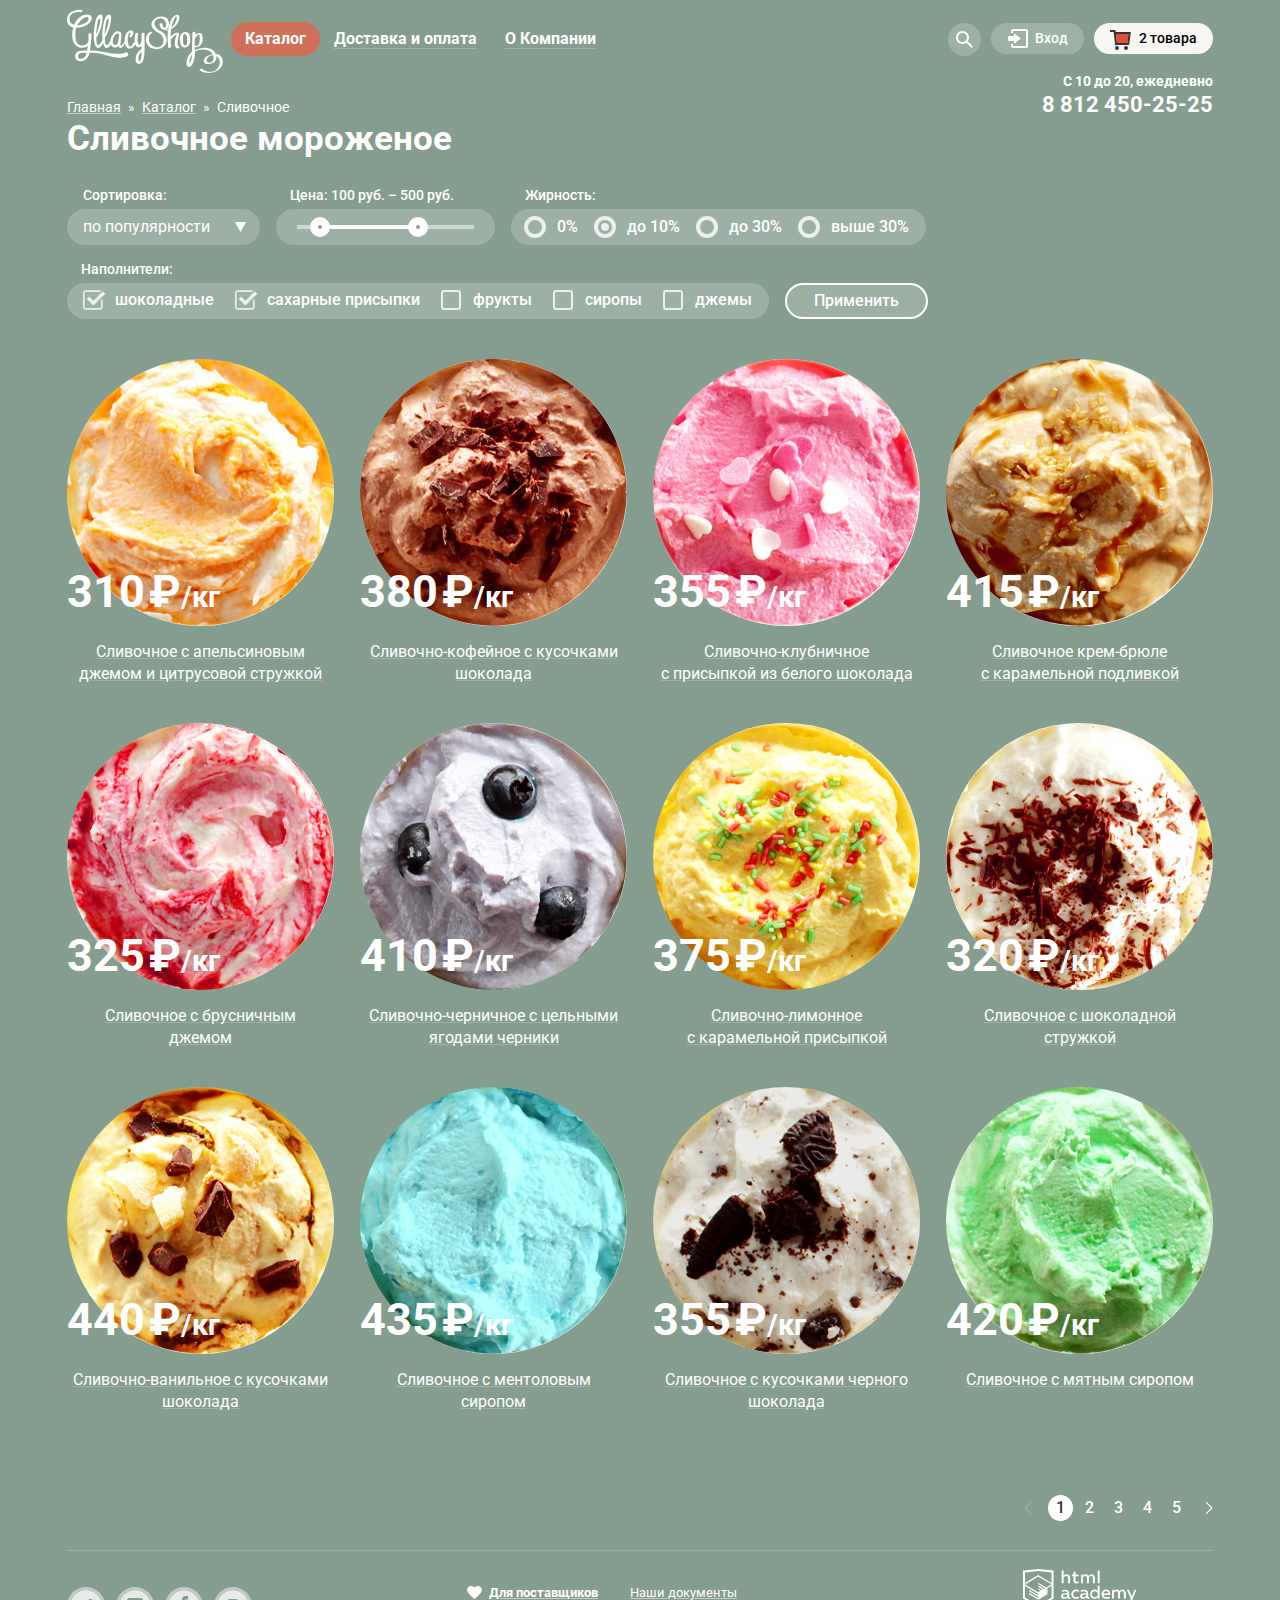
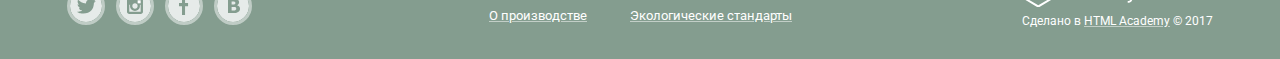
==== commit 986f4e16: "Внес правки после первой защиты." ====
--- a/catalog.html
+++ b/catalog.html
@@ -1,431 +1,434 @@
 <!DOCTYPE html>
 <html lang="ru">
-  <head>
-    <meta charset="utf-8">
-    <title>Глейси - Магазин мороженого</title>
-    <link href="https://fonts.googleapis.com/css?family=Roboto:400,500,700&amp;subset=cyrillic" rel="stylesheet">
-    <link href="css/normalize.css" rel="stylesheet">
-    <link href="css/style.min.css" rel="stylesheet">
-  </head>
-  <body class="inner-page">
-    <header class="main-header container">
-      <nav class="main-navigation">
-        <a class="logo" href="index.html"><img src="img/logo.svg" width="156" height="65" alt="Логотип магазина «Глейси»"></a>
-        <ul class="site-navigation list-style">
-          <li class="site-navigation-current menu">
-            <a class="main-menu-link" href="#">Каталог</a>
-            <div class="main-menu not-show modal-form">
-              <ul class="menu-list list-style">
-                <li><a class="main-menu-item new-menu-item" href="#">Новинки</a></li>
-                <li><a class="main-menu-item main-menu-curent-item">Сливочное</a></li>
-                <li><a class="main-menu-item" href="#">Щербеты</a></li>
-                <li><a class="main-menu-item" href="#">Фруктовый лед</a></li>
-                <li><a class="main-menu-item" href="#">Мелорин</a></li>
-              </ul>
-            </div>
-          </li>
-          <li><a class="site-navigation-link" href="#">Доставка и оплата</a></li>
-          <li><a class="site-navigation-link" href="#">О Компании</a></li>
-        </ul> 
-        <div class="wrapper">
-          <ul class="user-navigation list-style">
-            <li class="modal-search" tabindex="0">
-              <label class="user-link search-link" for="search-value">
-                <svg version="1.1" xmlns="http://www.w3.org/2000/svg" xmlns:xlink="http://www.w3.org/1999/xlink" x="0px" y="0px" width="17px" height="17px" viewBox="0 0 17 17" enable-background="new 0 0 17 17" xml:space="preserve">
-                    <path fill="#FFFFFF" d="M16.958,15.527L11.75,10.32C12.533,9.247,13,7.93,13,6.5C13,2.91,10.09,0,6.5,0S0,2.91,0,6.5
-                      S2.91,13,6.5,13c1.438,0,2.763-0.473,3.839-1.263l5.205,5.204L16.958,15.527z M6.5,11C4.019,11,2,8.981,2,6.5S4.019,2,6.5,2
-                      S11,4.019,11,6.5S8.981,11,6.5,11z"/>
-                </svg>
-                Поиск
-              </label>
-              <div class="modal-form search-form not-show">
-                <form action="https://echo.htmlacademy.ru" method="post">
-                  <input class="form-field" type="text" id="search-value" name="search-request" placeholder="Что ищем?">
-                </form>
-              </div>
-            </li>
-            <li class="modal-login" tabindex="0">
-              <span class="user-link login-link">Вход</span>
-              <div class="modal-form login-form not-show" >  
-                <form action="https://echo.htmlacademy.ru" method="post">
-                    <label>
-                      <span class="visually-hidden">Логин</span>
-                      <input class="form-field" type="text" name="login" placeholder="Электронная почта">
-                    </label>
-                    <label>
-                      <span  class="visually-hidden">Пароль</span>  
-                      <input class="form-field" type="password" name="password" placeholder="Пароль">
-                    </label>
-                    <div class="login-control">
-                      <button class="button" type="submit">Войти</button>
-                      <p class="login-options link-dark">
-                        <a href="#">Забыли пароль?</a>
-                        <a href="#">Новая регистрация</a>
-                      </p>
-                  </div>
-                  </form>
-                </div>
-            </li>
-            <li class="modal-cart" tabindex="0">
-              <span class="not-empty user-link cart-link" >2 товара</span>
-              <div class="goods-in-cart not-show modal-form">
-                <table>
-                  <caption class="visually-hidden">Корзина покупок</caption>
-                  <tr class="cart-item">
-                    <td class="in-cart-del-button">
-                      <button class="delete" type="button"></button>
-                    </td>
-                    <td class="in-cart-pic">
-                      <img src="img/icecream-incart-1.jpg" width="33" height="33" alt="Пломбир с апельсиновым джемом">
-                    </td>
-                    <td class="in-cart-name">
-                      Пломбир с&nbsp;апельсиновым джемом
-                    </td>
-                    <td class="in-cart-price">
-                      1,5 кг х
-                      <span>200 руб.</span>
-                    </td>
-                    <td class="in-cart-sum">
-                      300 руб.
-                    </td>
-                  </tr>
-                  <tr class="cart-item">
-                    <td>
-                      <button class="delete" type="button"></button>
-                    </td>
-                    <td>
-                      <img src="img/icecream-incart-2.jpg" width="33" height="33" alt="Клубничный пломбир с присыпкой из белого шоколада">
-                    </td>
-                    <td class="in-cart-name">
-                      Клубничный пломбир с&nbsp;присыпкой из&nbsp;белого шоколада
-                    </td>
-                    <td class="in-cart-price">
-                      1,5 кг х
-                      <span>300 руб.</span>
-                    </td>
-                    <td class="in-cart-sum">
-                      450 руб.
-                    </td>
-                  </tr>
-                  <tr class="total">
-                    <td colspan="5">Итого: 750 руб.</td>
-                  </tr>
-                </table>
-                <a class="button" href="#">Оформить заказ</a>
-              </div>
-            </li>
-          </ul>
-          <div class="info">
-            <p  class="schedule">С 10 до 20, ежедневно</p>
-            <a class="phone" href="tel:+78124502525">8 812 450-25-25</a>
-          </div>
-        </div>
-      </nav>
-    </header>
-    <main class="container">
-      <ul class="breadcrumbs link-light list-style">
-        <li><a href="index.html">Главная</a></li>
-        <li><a href="#">Каталог</a></li>
-        <li class="breadcrumbs-current">Сливочное</li>
-      </ul>
-      <h1>Сливочное мороженое</h1>
-      <section class="filters">
-        <h2 class="visually-hidden">Фильтры</h2>
-        <form class="filter" action="https://echo.htmlacademy.ru" method="get">
-          <fieldset class="sort-by">
-            <legend>Сортировка:</legend>
-            <select class="sorting" name="sort-list">
-              <option value="popular">по популярности</option>
-              <option value="price-inc">сначала недорогие</option>
-              <option value="price-dec">сначала дорогие</option>
-              <option value="fat">по жирности</option>
-            </select>
-          </fieldset>
-          <fieldset class="price-range">
-            <legend> Цена:
-              <span class="price-controls">
-                <label class="min-price"><span class="visually-hidden">от </span><input type="text" name="min-price" value="100">руб. –</label>
-                <label class="max-price"><span class="visually-hidden">до</span><input type="text" name="max-price" value="500">руб.</label>
-              </span>
-            </legend>
-            <div class="range-controls">
-              <div class="scale">
-                <div class="current-range"></div>
-              </div>
-              <div class="range-toggle range-toggle-min"></div>
-              <div class="range-toggle range-toggle-max"></div>
-            </div>
-          </fieldset>
-          <fieldset class="fat-percent">
-            <legend>Жирность:</legend>
-            <ul class="fat-list list-style">
-              <li>
-                <input class="visually-hidden filter-input filter-input-radio" type="radio" name="fat" value="0" id="fat-0">
-                <label for="fat-0">0%</label>
-              </li>
-              <li>
-                <input class="visually-hidden filter-input filter-input-radio" type="radio" name="fat" value="10" id="fat-10" checked>
-                <label for="fat-10">до 10%</label>
-              </li>
-              <li>
-                <input class="visually-hidden filter-input filter-input-radio" type="radio" name="fat" value="30" id="fat-30">
-                <label for="fat-30">до 30%</label>
-              </li>
-              <li>
-                <input class="visually-hidden filter-input filter-input-radio" type="radio" name="fat" value="100" id="fat-30-more">
-                <label for="fat-30-more">выше 30%</label>
-              </li>
-            </ul>
-          </fieldset>
-          <fieldset class="topping">
-            <legend>Наполнители:</legend>
-            <ul class="topping-list list-style">
-              <li class="filter-option">
-                <input class="visually-hidden filter-input filter-input-checkbox" type="checkbox" name="chocolate" id="topping-chocolate" checked>
-                <label for="topping-chocolate">шоколадные</label>
-              </li>
-              <li class="filter-option">
-                <input class="visually-hidden filter-input filter-input-checkbox" type="checkbox" name="sugar" id="topping-sugar" checked>
-                <label for="topping-sugar">сахарные присыпки</label>
-              </li>
-              <li class="filter-option">
-                <input class="visually-hidden filter-input filter-input-checkbox" type="checkbox" name="fruits" id="topping-fruits">
-                <label for="topping-fruits">фрукты</label>
-              </li>
-              <li class="filter-option">
-                <input class="visually-hidden filter-input filter-input-checkbox" type="checkbox" name="syrup" id="topping-syrup">
-                <label for="topping-syrup">сиропы</label>
-              </li>
-              <li class="filter-option">
-                <input class="visually-hidden filter-input filter-input-checkbox" type="checkbox" name="jam" id="topping-jam">
-                <label for="topping-jam">джемы</label>
-              </li>
-            </ul>
-          </fieldset>
-          <button class="filter-button" type="submit">Применить</button>
-        </form>
-      </section>
-      <section class="catalog">
-        <h2 class="visually-hidden">Ассортимент сливочного мороженого</h2>
-        <ul class="catalog-list link-light list-style">
-          <li>
-            <article class="catalog-item">
-              <img src="img/icecream-1.jpg" width="267" height="267" alt="Сливочное с апельсиновым джемом и цитрусовой стружкой">
-              <span class="catalog-price">310<span class="rub-kg">&#8381;<span class="kg">/кг</span></span></span>
-              <h3>
-                <a href="#">Сливочное с&nbsp;апельсиновым джемом и&nbsp;цитрусовой стружкой</a>
-              </h3>
-              <button class="button" type="submit">Быстрый просмотр</button>
-            </article>
-          </li>
-          <li>
-            <article class="catalog-item">
-              <img src="img/icecream-2.jpg" width="267" height="267" alt="Сливочно-кофейное с кусочками шоколада">
-              <span class="catalog-price">380<span class="rub-kg">&#8381;<span class="kg">/кг</span></span></span>
-              <h3>
-                <a href="#">Сливочно-кофейное с&nbsp;кусочками шоколада</a>
-              </h3>
-              <button class="button" type="submit">Быстрый просмотр</button>
-            </article>
-          </li>
-          <li>
-            <article class="catalog-item">
-              <img src="img/icecream-3.jpg" width="267" height="267" alt="Сливочно-клубничное с присыпкой из белого шоколада">
-              <span class="catalog-price">355<span class="rub-kg">&#8381;<span class="kg">/кг</span></span></span>
-              <h3>
-                <a href="#">Сливочно-клубничное с&nbsp;присыпкой из&nbsp;белого шоколада</a>
-              </h3>
-              <button class="button" type="submit">Быстрый просмотр</button>
-            </article>
-          </li>
-          <li>
-            <article class="catalog-item">
-              <img src="img/icecream-4.jpg" width="267" height="267" alt="Сливочное крем-брюле с карамельной подливкой">
-              <span class="catalog-price">415<span class="rub-kg">&#8381;<span class="kg">/кг</span></span></span>
-              <h3>
-                <a href="#">Сливочное крем-брюле с&nbsp;карамельной подливкой</a>
-              </h3>
-              <button class="button" type="submit">Быстрый просмотр</button>
-            </article>
-          </li>
-          <li>
-            <article class="catalog-item">
-              <img src="img/icecream-5.jpg" width="267" height="267" alt="Сливочное с брусничным джемом">
-              <span class="catalog-price">325<span class="rub-kg">&#8381;<span class="kg">/кг</span></span></span>
-              <h3>
-                <a href="#">Сливочное с&nbsp;брусничным джемом</a>
-              </h3>
-              <button class="button" type="submit">Быстрый просмотр</button>
-            </article>
-          </li>
-          <li>
-            <article class="catalog-item">
-              <img src="img/icecream-6.jpg" width="267" height="267" alt="Сливочно-черничное с цельными ягодами черники">
-              <span class="catalog-price">410<span class="rub-kg">&#8381;<span class="kg">/кг</span></span></span>
-              <h3>
-                <a href="#">Сливочно-черничное с&nbsp;цельными ягодами черники</a>
-              </h3>
-              <button class="button" type="submit">Быстрый просмотр</button>
-            </article>
-          </li>
-          <li>
-            <article class="catalog-item">
-              <img src="img/icecream-7.jpg" width="267" height="267" alt="Сливочно-лимонное с карамельной присыпкой">
-              <span class="catalog-price">375<span class="rub-kg">&#8381;<span class="kg">/кг</span></span></span>
-              <h3>
-                <a href="#">Сливочно-лимонное с&nbsp;карамельной присыпкой</a>
-              </h3>
-              <button class="button" type="submit">Быстрый просмотр</button>
-            </article>
-          </li>
-          <li>
-            <article class="catalog-item">
-              <img src="img/icecream-8.jpg" width="267" height="267" alt="Сливочное с шоколадной стружкой">
-              <span class="catalog-price">320<span class="rub-kg">&#8381;<span class="kg">/кг</span></span></span>
-              <h3>
-               <a href="#">Сливочное с&nbsp;шоколадной стружкой</a>
-              </h3>
-              <button class="button" type="submit">Быстрый просмотр</button>
-            </article>
-          </li>
-          <li>
-            <article class="catalog-item">
-              <img src="img/icecream-9.jpg" width="267" height="267" alt="Сливочно-ванильное с кусочками шоколада">
-              <span class="catalog-price">440<span class="rub-kg">&#8381;<span class="kg">/кг</span></span></span>
-              <h3>
-                <a href="#">Сливочно-ванильное с&nbsp;кусочками шоколада</a>
-              </h3>
-              <button class="button" type="submit">Быстрый просмотр</button>
-            </article>
-          </li>
-          <li>
-            <article class="catalog-item">
-              <img src="img/icecream-10.jpg" width="267" height="267" alt="Сливочное с ментоловым сиропом">
-              <span class="catalog-price">435<span class="rub-kg">&#8381;<span class="kg">/кг</span></span></span>
-              <h3>
-                <a href="#">Сливочное с&nbsp;ментоловым сиропом</a>
-              </h3>
-              <button class="button" type="submit">Быстрый просмотр</button>
-            </article>
-          </li>
-          <li>
-            <article class="catalog-item">
-              <img src="img/icecream-11.jpg" width="267" height="267" alt="Сливочное с кусочками черного шоколада">
-              <span class="catalog-price">355<span class="rub-kg">&#8381;<span class="kg">/кг</span></span></span>
-              <h3>
-                <a href="#">Сливочное с&nbsp;кусочками черного шоколада</a>
-              </h3>
-              <button class="button" type="submit">Быстрый просмотр</button>
-            </article>
-          </li>
-          <li>
-            <article class="catalog-item">
-              <img src="img/icecream-12.jpg" width="267" height="267" alt="Сливочное с мятным сиропом">
-              <span class="catalog-price">420<span class="rub-kg">&#8381;<span class="kg">/кг</span></span></span>
-              <h3>
-                <a href="#">Сливочное с&nbsp;мятным сиропом</a>
-              </h3>
-              <button class="button" type="submit">Быстрый просмотр</button>
-            </article>
-          </li>
-        </ul>
-      </section>
-      <section class="pagination">
-        <h2 class="visually-hidden">Пагинатор</h2>
-        <ul class="pagination-list list-style">
-          <li class="pagination-item pagination-item-previous disabled"><a><span class="visually-hidden">Предыдущая</span></a></li>
-          <li class="pagination-item pagination-item-current"><a>1</a></li>
-          <li class="pagination-item"><a href="#">2</a></li>
-          <li class="pagination-item"><a href="#">3</a></li>
-          <li class="pagination-item"><a href="#">4</a></li>
-          <li class="pagination-item"><a href="#">5</a></li>
-          <li class="pagination-item pagination-item-next"><a href="#"><span class="visually-hidden">Следующая</span></a></li>
-        </ul>
-      </section>
-    </main>
-    <footer class="page-footer container">
-      <div class="footer-social">
-        <ul class="social-list list-style">
-          <li class="social-button">
-            <a href="#">
-              <svg version="1.1" xmlns="http://www.w3.org/2000/svg" xmlns:xlink="http://www.w3.org/1999/xlink" x="0px" y="0px" width="32px" height="32px" viewBox="0 0 32 32" enable-background="new 0 0 32 32" xml:space="preserve">
-                <path fill="#FFFFFF" d="M16,0C7.164,0,0,7.164,0,16c0,8.837,7.164,16,16,16c8.837,0,16-7.163,16-16C32,7.164,24.837,0,16,0z
-                  M23.944,12.809c-0.251,6.516-3.463,10.832-10.992,10.702c-0.14,0-0.205,0-0.233,0c-0.015,0-0.021,0-0.021,0
-                  c-0.029,0-0.094,0-0.232,0c-0.447,0-4.543-0.443-5.344-1.823c2.479,0.19,4.247-0.406,5.12-1.136
-                  c-1.048-0.289-2.923-0.461-3.251-2.848c0.384,0.104,0.618,0.221,1.299,0.113c-1.307-0.824-2.758-1.519-2.679-3.643
-                  c0.311,0.317,1.164,0.518,1.46,0.457c-0.768-0.233-2.149-3.244-0.974-4.781c1.984,1.79,4.075,3.482,7.804,3.643
-                  c0.227-2.214,1.24-3.699,3.168-4.325c1.84-0.479,3.255,0.26,3.901,1.138c0.737-0.224,1.453-0.466,2.193-0.685
-                  c-0.004,0.833-0.569,1.463-0.935,1.709c0.747,0.165,1.423-0.475,1.423-0.475C25.467,11.818,24.557,12.58,23.944,12.809z"/>
-              </svg>
-              Твиттер
-            </a>
-          </li>
-          <li class="social-button">
-            <a href="#">
-                <svg version="1.1" xmlns="http://www.w3.org/2000/svg" xmlns:xlink="http://www.w3.org/1999/xlink" x="0px" y="0px" width="32px" height="32px" viewBox="0 0 32 32" enable-background="new 0 0 32 32" xml:space="preserve">
-                  <path fill="#FFFFFF" d="M20.916,16c0,2.728-2.211,4.938-4.938,4.938S11.039,18.728,11.039,16c0-0.394,0.051-0.773,0.138-1.14
-                    h-0.897v6.838h11.396V14.86h-0.897C20.865,15.227,20.916,15.606,20.916,16z"/>
-                  <path fill="#FFFFFF" d="M15.978,18.659c1.466,0,2.659-1.193,2.659-2.659s-1.193-2.659-2.659-2.659
-                    c-1.466,0-2.659,1.193-2.659,2.659S14.511,18.659,15.978,18.659z"/>
-                  <rect x="18.637" y="10.302" fill="#FFFFFF" width="3.039" height="3.039"/>
-                  <path fill="#FFFFFF" d="M16,0C7.164,0,0,7.164,0,16c0,8.837,7.164,16,16,16c8.837,0,16-7.163,16-16C32,7.164,24.837,0,16,0z
-                     M23.955,21.698c0,1.254-1.025,2.279-2.279,2.279H10.279C9.026,23.978,8,22.952,8,21.698V10.302c0-1.253,1.026-2.279,2.279-2.279
-                    h11.396c1.254,0,2.279,1.026,2.279,2.279V21.698z"/>
-                </svg>
-                Инстаграм    
-            </a>
-          </li>
-          <li  class="social-button">
-            <a href="#">
-                <svg version="1.1" xmlns="http://www.w3.org/2000/svg" xmlns:xlink="http://www.w3.org/1999/xlink" x="0px" y="0px" width="32px" height="32px" viewBox="0 0 32 32" enable-background="new 0 0 32 32" xml:space="preserve">
-                  <path fill="#FFFFFF" d="M16,0C7.164,0,0,7.163,0,16s7.164,16,16,16c8.837,0,16-7.164,16-16S24.837,0,16,0z M20.062,9.455h-3.021
-                    v3.444h3.021v3.445h-3.021v8.61h-3.021v-8.61H11v-3.445h3.021V9.455c0-1.902,1.353-3.445,3.021-3.445h3.021V9.455z"/>
-                </svg>
-                Фейсбук  
-            </a>
-          </li>
-          <li class="social-button">
-            <a href="#">
-              <svg version="1.1" xmlns="http://www.w3.org/2000/svg" xmlns:xlink="http://www.w3.org/1999/xlink" x="0px" y="0px" width="32px" height="32px" viewBox="0 0 32 32" enable-background="new 0 0 32 32" xml:space="preserve">
-                <path fill="#FFFFFF" d="M16.637,14.495c0.402-0.019,0.719-0.082,0.951-0.188c0.326-0.145,0.54-0.33,0.641-0.559
-                  c0.101-0.229,0.15-0.496,0.15-0.797c0-0.232-0.058-0.465-0.174-0.697c-0.116-0.232-0.322-0.405-0.617-0.517
-                  c-0.264-0.1-0.592-0.155-0.984-0.165c-0.392-0.009-0.943-0.014-1.652-0.014h-0.339v2.965h0.565
-                  C15.749,14.523,16.235,14.514,16.637,14.495z"/>
-                <path fill="#FFFFFF" d="M18.118,17.084c-0.282-0.081-0.672-0.125-1.166-0.132c-0.494-0.006-1.012-0.009-1.55-0.009h-0.79v3.493
-                  h0.264c1.014,0,1.74-0.003,2.18-0.009c0.438-0.007,0.843-0.088,1.212-0.245c0.377-0.157,0.633-0.364,0.774-0.625
-                  s0.214-0.562,0.214-0.9c0-0.446-0.088-0.788-0.261-1.03C18.825,17.386,18.531,17.204,18.118,17.084z"/>
-                <path fill="#FFFFFF" d="M16,0C7.164,0,0,7.164,0,16c0,8.837,7.164,16,16,16c8.837,0,16-7.163,16-16C32,7.164,24.837,0,16,0z
-                    M22.602,20.531c-0.273,0.533-0.646,0.976-1.124,1.327c-0.552,0.415-1.161,0.71-1.823,0.886s-1.501,0.264-2.519,0.264h-6.121V8.987
-                  h5.443c1.13,0,1.957,0.038,2.48,0.113c0.524,0.076,1.045,0.242,1.561,0.5c0.533,0.27,0.929,0.632,1.189,1.087
-                  c0.26,0.455,0.392,0.975,0.392,1.558c0,0.678-0.179,1.278-0.536,1.795c-0.358,0.518-0.863,0.92-1.517,1.208v0.075
-                  c0.917,0.182,1.642,0.559,2.179,1.13c0.537,0.571,0.807,1.325,0.807,2.261C23.013,19.392,22.875,19.997,22.602,20.531z"/>
-              </svg>
-               Вконтакте 
-            </a>
-          </li>
-      </ul>
-      </div>
-      <nav class="footer-navigation link-light">
-        <ul class="footer-navigation-list list-style">
-          <li class="column">
-            <ul class="list-style">
-              <li class="footer-navigation-item footer-navigation-importantitem"><a href="#">Для поставщиков</a></li>
-              <li class="footer-navigation-item"><a href="#">О производстве</a></li>
-            </ul>
-          </li>
-          <li class="column">
-            <ul class="list-style">
-              <li class="footer-navigation-item"><a href="#">Наши документы</a></li>
-              <li class="footer-navigation-item"><a href="#">Экологические стандарты</a></li>
-            </ul>
-          </li> 
-        </ul>
-      </nav>
-      <p class="footer-copyright link-light">
-        <a class="logo" href="https://htmlacademy.ru/intensive/htmlcss"><img src="img/logo-htmlacademy-small.svg" width="120" height="38" alt="HTML Academy"></a>
-        Сделано в <a href="https://htmlacademy.ru/intensive/htmlcss">HTML Academy</a> © 2017
-      </p>
-    </footer>
-  </body>
-  </html>
-  +	<head>
+		<meta charset="utf-8">
+		<title>Глейси - Магазин мороженого</title>
+		<link href="https://fonts.googleapis.com/css?family=Roboto:400,500,700&amp;subset=cyrillic" rel="stylesheet">
+		<link href="css/normalize.css" rel="stylesheet">
+		<link href="css/style.min.css" rel="stylesheet">
+	</head>
+	<body class="inner-page">
+		<header class="main-header container">
+			<nav class="main-navigation">
+				<a class="logo" href="index.html"><img src="img/logo.svg" width="156" height="65" alt="Логотип магазина «Глейси»"></a>
+				<ul class="site-navigation list-style">
+					<li class="site-navigation-current menu">
+						<a class="main-menu-link" href="#">Каталог</a>
+						<div class="main-menu not-show modal-form">
+							<ul class="menu-list list-style">
+								<li><a class="main-menu-item new-menu-item" href="#">Новинки</a></li>
+								<li><a class="main-menu-item main-menu-curent-item">Сливочное</a></li>
+								<li><a class="main-menu-item" href="#">Щербеты</a></li>
+								<li><a class="main-menu-item" href="#">Фруктовый лед</a></li>
+								<li><a class="main-menu-item" href="#">Мелорин</a></li>
+							</ul>
+						</div>
+					</li>
+					<li><a class="site-navigation-link" href="#">Доставка и оплата</a></li>
+					<li><a class="site-navigation-link" href="#">О Компании</a></li>
+				</ul> 
+				<div class="wrapper">
+					<ul class="user-navigation list-style">
+						<li class="modal-search" tabindex="0">
+							<label class="user-link search-link" for="search-value">
+								<svg version="1.1" xmlns="http://www.w3.org/2000/svg" xmlns:xlink="http://www.w3.org/1999/xlink" x="0px" y="0px" width="17px" height="17px" viewBox="0 0 17 17" enable-background="new 0 0 17 17" xml:space="preserve">
+									<path fill="#FFFFFF" d="M16.958,15.527L11.75,10.32C12.533,9.247,13,7.93,13,6.5C13,2.91,10.09,0,6.5,0S0,2.91,0,6.5
+										S2.91,13,6.5,13c1.438,0,2.763-0.473,3.839-1.263l5.205,5.204L16.958,15.527z M6.5,11C4.019,11,2,8.981,2,6.5S4.019,2,6.5,2
+										S11,4.019,11,6.5S8.981,11,6.5,11z"/>
+								</svg>
+								Поиск
+							</label>
+							<div class="modal-form search-form not-show">
+								<form action="https://echo.htmlacademy.ru" method="post">
+									<input class="form-field" type="text" id="search-value" name="search-request" placeholder="Что ищем?">
+								</form>
+							</div>
+						</li>
+						<li class="modal-login" tabindex="0">
+							<span class="user-link login-link">Вход</span>
+							<div class="modal-form login-form not-show">
+								<form action="https://echo.htmlacademy.ru" method="post">
+									<label>
+										<span class="visually-hidden">Логин</span>
+										<input class="form-field" type="text" name="login" placeholder="Электронная почта">
+									</label>
+									<label>
+										<span class="visually-hidden">Пароль</span>
+										<input class="form-field" type="password" name="password" placeholder="Пароль">
+									</label>
+									<div class="login-control">
+										<button class="button" type="submit">Войти</button>
+										<p class="login-options link-dark">
+											<a href="#">Забыли пароль?</a>
+											<a href="#">Новая регистрация</a>
+										</p>
+									</div>
+								</form>
+							</div>
+						</li>
+						<li class="modal-cart" tabindex="0">
+							<span class="not-empty user-link cart-link" >2 товара</span>
+							<div class="goods-in-cart not-show modal-form">
+								<table>
+									<caption class="visually-hidden">Корзина покупок</caption>
+									<tr class="cart-item">
+										<td class="in-cart-del-button">
+											<button class="delete" type="button">Удалить</button>
+										</td>
+										<td class="in-cart-pic">
+											<img src="img/icecream-incart-1.jpg" width="33" height="33" alt="Пломбир с апельсиновым джемом">
+										</td>
+										<td class="in-cart-name">
+											Пломбир с&nbsp;апельсиновым джемом
+										</td>
+										<td class="in-cart-price">
+											1,5 кг х
+											<span>200 руб.</span>
+										</td>
+										<td class="in-cart-sum">
+											300 руб.
+										</td>
+									</tr>
+									<tr class="cart-item">
+										<td class="in-cart-del-button">
+											<button class="delete" type="button">Удалить</button>
+										</td>
+										<td>
+											<img src="img/icecream-incart-2.jpg" width="33" height="33" alt="Клубничный пломбир с присыпкой из белого шоколада">
+										</td>
+										<td class="in-cart-name">
+											Клубничный пломбир с&nbsp;присыпкой из&nbsp;белого шоколада
+										</td>
+										<td class="in-cart-price">
+											1,5 кг х
+											<span>300 руб.</span>
+										</td>
+										<td class="in-cart-sum">
+											450 руб.
+										</td>
+									</tr>
+									<tr class="total">
+										<td colspan="5">Итого: 750 руб.</td>
+									</tr>
+								</table>
+								<a class="button" href="#">Оформить заказ</a>
+							</div>
+						</li>
+					</ul>
+					<div class="info">
+						<p class="schedule">С 10 до 20, ежедневно</p>
+						<a class="phone" href="tel:+78124502525">8 812 450-25-25</a>
+					</div>
+				</div>
+			</nav>
+		</header>
+
+		<main class="container">
+			<ul class="breadcrumbs link-light list-style">
+				<li><a href="index.html">Главная</a></li>
+				<li><a href="#">Каталог</a></li>
+				<li class="breadcrumbs-current">Сливочное</li>
+			</ul>
+			<h1>Сливочное мороженое</h1>
+			<section class="filters">
+				<h2 class="visually-hidden">Фильтры</h2>
+				<form class="filter" action="https://echo.htmlacademy.ru" method="get">
+					<fieldset class="sort-by">
+						<legend>Сортировка:</legend>
+						<select class="sorting" name="sort-list">
+							<option value="popular">по популярности</option>
+							<option value="price-inc">сначала недорогие</option>
+							<option value="price-dec">сначала дорогие</option>
+							<option value="fat">по жирности</option>
+						</select>
+					</fieldset>
+					<fieldset class="price-range">
+						<legend> Цена:
+							<span class="price-controls">
+								<label class="min-price"><span class="visually-hidden">от </span><input type="text" name="min-price" value="100">руб. –</label>
+								<label class="max-price"><span class="visually-hidden">до</span><input type="text" name="max-price" value="500">руб.</label>
+							</span>
+						</legend>
+						<div class="range-controls">
+							<div class="scale">
+								<div class="current-range"></div>
+							</div>
+							<div class="range-toggle range-toggle-min"></div>
+							<div class="range-toggle range-toggle-max"></div>
+						</div>
+					</fieldset>
+					<fieldset class="fat-percent">
+						<legend>Жирность:</legend>
+						<ul class="fat-list list-style">
+							<li>
+								<input class="visually-hidden filter-input filter-input-radio" type="radio" name="fat" value="0" id="fat-0">
+								<label for="fat-0">0%</label>
+							</li>
+							<li>
+								<input class="visually-hidden filter-input filter-input-radio" type="radio" name="fat" value="10" id="fat-10" checked>
+								<label for="fat-10">до 10%</label>
+							</li>
+							<li>
+								<input class="visually-hidden filter-input filter-input-radio" type="radio" name="fat" value="30" id="fat-30">
+								<label for="fat-30">до 30%</label>
+							</li>
+							<li>
+								<input class="visually-hidden filter-input filter-input-radio" type="radio" name="fat" value="100" id="fat-30-more">
+								<label for="fat-30-more">выше 30%</label>
+							</li>
+						</ul>
+					</fieldset>
+					<fieldset class="topping">
+						<legend>Наполнители:</legend>
+						<ul class="topping-list list-style">
+							<li class="filter-option">
+								<input class="visually-hidden filter-input filter-input-checkbox" type="checkbox" name="chocolate" id="topping-chocolate" checked>
+								<label for="topping-chocolate">шоколадные</label>
+							</li>
+							<li class="filter-option">
+								<input class="visually-hidden filter-input filter-input-checkbox" type="checkbox" name="sugar" id="topping-sugar" checked>
+								<label for="topping-sugar">сахарные присыпки</label>
+							</li>
+							<li class="filter-option">
+								<input class="visually-hidden filter-input filter-input-checkbox" type="checkbox" name="fruits" id="topping-fruits">
+								<label for="topping-fruits">фрукты</label>
+							</li>
+							<li class="filter-option">
+								<input class="visually-hidden filter-input filter-input-checkbox" type="checkbox" name="syrup" id="topping-syrup">
+								<label for="topping-syrup">сиропы</label>
+							</li>
+							<li class="filter-option">
+								<input class="visually-hidden filter-input filter-input-checkbox" type="checkbox" name="jam" id="topping-jam">
+								<label for="topping-jam">джемы</label>
+							</li>
+						</ul>
+					</fieldset>
+					<button class="filter-button" type="submit">Применить</button>
+				</form>
+			</section>
+			<section class="catalog">
+				<h2 class="visually-hidden">Ассортимент сливочного мороженого</h2>
+				<ul class="catalog-list link-light list-style">
+					<li>
+						<article class="catalog-item">
+							<img src="img/icecream-1.jpg" width="267" height="267" alt="Сливочное с апельсиновым джемом и цитрусовой стружкой">
+							<span class="catalog-price">310<span class="rub-kg">&#8381;<span class="kg">/кг</span></span></span>
+							<h3>
+								<a href="#">Сливочное с&nbsp;апельсиновым джемом и&nbsp;цитрусовой стружкой</a>
+							</h3>
+							<button class="button" type="submit">Быстрый просмотр</button>
+						</article>
+					</li>
+					<li>
+						<article class="catalog-item">
+							<img src="img/icecream-2.jpg" width="267" height="267" alt="Сливочно-кофейное с кусочками шоколада">
+							<span class="catalog-price">380<span class="rub-kg">&#8381;<span class="kg">/кг</span></span></span>
+							<h3>
+								<a href="#">Сливочно-кофейное с&nbsp;кусочками шоколада</a>
+							</h3>
+							<button class="button" type="submit">Быстрый просмотр</button>
+							</article>
+					</li>
+					<li>
+						<article class="catalog-item">
+							<img src="img/icecream-3.jpg" width="267" height="267" alt="Сливочно-клубничное с присыпкой из белого шоколада">
+							<span class="catalog-price">355<span class="rub-kg">&#8381;<span class="kg">/кг</span></span></span>
+							<h3>
+								<a href="#">Сливочно-клубничное с&nbsp;присыпкой из&nbsp;белого шоколада</a>
+							</h3>
+							<button class="button" type="submit">Быстрый просмотр</button>
+						</article>
+					</li>
+					<li>
+						<article class="catalog-item">
+							<img src="img/icecream-4.jpg" width="267" height="267" alt="Сливочное крем-брюле с карамельной подливкой">
+							<span class="catalog-price">415<span class="rub-kg">&#8381;<span class="kg">/кг</span></span></span>
+							<h3>
+								<a href="#">Сливочное крем-брюле с&nbsp;карамельной подливкой</a>
+							</h3>
+							<button class="button" type="submit">Быстрый просмотр</button>
+						</article>
+					</li>
+					<li>
+						<article class="catalog-item">
+							<img src="img/icecream-5.jpg" width="267" height="267" alt="Сливочное с брусничным джемом">
+							<span class="catalog-price">325<span class="rub-kg">&#8381;<span class="kg">/кг</span></span></span>
+							<h3>
+								<a href="#">Сливочное с&nbsp;брусничным джемом</a>
+							</h3>
+							<button class="button" type="submit">Быстрый просмотр</button>
+						</article>
+					</li>
+					<li>
+						<article class="catalog-item">
+							<img src="img/icecream-6.jpg" width="267" height="267" alt="Сливочно-черничное с цельными ягодами черники">
+							<span class="catalog-price">410<span class="rub-kg">&#8381;<span class="kg">/кг</span></span></span>
+							<h3>
+								<a href="#">Сливочно-черничное с&nbsp;цельными ягодами черники</a>
+							</h3>
+							<button class="button" type="submit">Быстрый просмотр</button>
+						</article>
+					</li>
+					<li>
+						<article class="catalog-item">
+							<img src="img/icecream-7.jpg" width="267" height="267" alt="Сливочно-лимонное с карамельной присыпкой">
+							<span class="catalog-price">375<span class="rub-kg">&#8381;<span class="kg">/кг</span></span></span>
+							<h3>
+								<a href="#">Сливочно-лимонное с&nbsp;карамельной присыпкой</a>
+							</h3>
+							<button class="button" type="submit">Быстрый просмотр</button>
+						</article>
+					</li>
+					<li>
+						<article class="catalog-item">
+							<img src="img/icecream-8.jpg" width="267" height="267" alt="Сливочное с шоколадной стружкой">
+							<span class="catalog-price">320<span class="rub-kg">&#8381;<span class="kg">/кг</span></span></span>
+							<h3>
+								<a href="#">Сливочное с&nbsp;шоколадной стружкой</a>
+							</h3>
+							<button class="button" type="submit">Быстрый просмотр</button>
+						</article>
+					</li>
+					<li>
+						<article class="catalog-item">
+							<img src="img/icecream-9.jpg" width="267" height="267" alt="Сливочно-ванильное с кусочками шоколада">
+							<span class="catalog-price">440<span class="rub-kg">&#8381;<span class="kg">/кг</span></span></span>
+							<h3>
+								<a href="#">Сливочно-ванильное с&nbsp;кусочками шоколада</a>
+							</h3>
+							<button class="button" type="submit">Быстрый просмотр</button>
+						</article>
+					</li>
+					<li>
+						<article class="catalog-item">
+							<img src="img/icecream-10.jpg" width="267" height="267" alt="Сливочное с ментоловым сиропом">
+							<span class="catalog-price">435<span class="rub-kg">&#8381;<span class="kg">/кг</span></span></span>
+							<h3>
+								<a href="#">Сливочное с&nbsp;ментоловым сиропом</a>
+							</h3>
+							<button class="button" type="submit">Быстрый просмотр</button>
+						</article>
+					</li>
+					<li>
+						<article class="catalog-item">
+							<img src="img/icecream-11.jpg" width="267" height="267" alt="Сливочное с кусочками черного шоколада">
+							<span class="catalog-price">355<span class="rub-kg">&#8381;<span class="kg">/кг</span></span></span>
+							<h3>
+								<a href="#">Сливочное с&nbsp;кусочками черного шоколада</a>
+							</h3>
+							<button class="button" type="submit">Быстрый просмотр</button>
+						</article>
+					</li>
+					<li>
+						<article class="catalog-item">
+							<img src="img/icecream-12.jpg" width="267" height="267" alt="Сливочное с мятным сиропом">
+							<span class="catalog-price">420<span class="rub-kg">&#8381;<span class="kg">/кг</span></span></span>
+							<h3>
+								<a href="#">Сливочное с&nbsp;мятным сиропом</a>
+							</h3>
+							<button class="button" type="submit">Быстрый просмотр</button>
+						</article>
+					</li>
+				</ul>
+			</section>
+			<section class="pagination">
+				<h2 class="visually-hidden">Пагинатор</h2>
+				<ul class="pagination-list list-style">
+					<li class="pagination-item pagination-item-previous disabled"><a><span class="visually-hidden">Предыдущая</span></a></li>
+					<li class="pagination-item pagination-item-current"><a>1</a></li>
+					<li class="pagination-item"><a href="#">2</a></li>
+					<li class="pagination-item"><a href="#">3</a></li>
+					<li class="pagination-item"><a href="#">4</a></li>
+					<li class="pagination-item"><a href="#">5</a></li>
+					<li class="pagination-item pagination-item-next"><a href="#"><span class="visually-hidden">Следующая</span></a></li>
+				</ul>
+			</section>
+		</main>
+
+		<footer class="page-footer container">
+			<div class="footer-social">
+				<ul class="social-list list-style">
+					<li class="social-button">
+						<a href="#">
+							<svg version="1.1" xmlns="http://www.w3.org/2000/svg" xmlns:xlink="http://www.w3.org/1999/xlink" x="0px" y="0px" width="32px" height="32px" viewBox="0 0 32 32" enable-background="new 0 0 32 32" xml:space="preserve">
+								<path fill="#FFFFFF" d="M16,0C7.164,0,0,7.164,0,16c0,8.837,7.164,16,16,16c8.837,0,16-7.163,16-16C32,7.164,24.837,0,16,0z
+									M23.944,12.809c-0.251,6.516-3.463,10.832-10.992,10.702c-0.14,0-0.205,0-0.233,0c-0.015,0-0.021,0-0.021,0
+									c-0.029,0-0.094,0-0.232,0c-0.447,0-4.543-0.443-5.344-1.823c2.479,0.19,4.247-0.406,5.12-1.136
+									c-1.048-0.289-2.923-0.461-3.251-2.848c0.384,0.104,0.618,0.221,1.299,0.113c-1.307-0.824-2.758-1.519-2.679-3.643
+									c0.311,0.317,1.164,0.518,1.46,0.457c-0.768-0.233-2.149-3.244-0.974-4.781c1.984,1.79,4.075,3.482,7.804,3.643
+									c0.227-2.214,1.24-3.699,3.168-4.325c1.84-0.479,3.255,0.26,3.901,1.138c0.737-0.224,1.453-0.466,2.193-0.685
+									c-0.004,0.833-0.569,1.463-0.935,1.709c0.747,0.165,1.423-0.475,1.423-0.475C25.467,11.818,24.557,12.58,23.944,12.809z"/>
+							</svg>
+							Твиттер
+						</a>
+					</li>
+					<li class="social-button">
+						<a href="#">
+							<svg version="1.1" xmlns="http://www.w3.org/2000/svg" xmlns:xlink="http://www.w3.org/1999/xlink" x="0px" y="0px" width="32px" height="32px" viewBox="0 0 32 32" enable-background="new 0 0 32 32" xml:space="preserve">
+								<path fill="#FFFFFF" d="M20.916,16c0,2.728-2.211,4.938-4.938,4.938S11.039,18.728,11.039,16c0-0.394,0.051-0.773,0.138-1.14
+									h-0.897v6.838h11.396V14.86h-0.897C20.865,15.227,20.916,15.606,20.916,16z"/>
+								<path fill="#FFFFFF" d="M15.978,18.659c1.466,0,2.659-1.193,2.659-2.659s-1.193-2.659-2.659-2.659
+									c-1.466,0-2.659,1.193-2.659,2.659S14.511,18.659,15.978,18.659z"/>
+								<rect x="18.637" y="10.302" fill="#FFFFFF" width="3.039" height="3.039"/>
+								<path fill="#FFFFFF" d="M16,0C7.164,0,0,7.164,0,16c0,8.837,7.164,16,16,16c8.837,0,16-7.163,16-16C32,7.164,24.837,0,16,0z
+									M23.955,21.698c0,1.254-1.025,2.279-2.279,2.279H10.279C9.026,23.978,8,22.952,8,21.698V10.302c0-1.253,1.026-2.279,2.279-2.279
+									h11.396c1.254,0,2.279,1.026,2.279,2.279V21.698z"/>
+							</svg>
+							Инстаграм
+						</a>
+					</li>
+					<li class="social-button">
+						<a href="#">
+							<svg version="1.1" xmlns="http://www.w3.org/2000/svg" xmlns:xlink="http://www.w3.org/1999/xlink" x="0px" y="0px" width="32px" height="32px" viewBox="0 0 32 32" enable-background="new 0 0 32 32" xml:space="preserve">
+								<path fill="#FFFFFF" d="M16,0C7.164,0,0,7.163,0,16s7.164,16,16,16c8.837,0,16-7.164,16-16S24.837,0,16,0z M20.062,9.455h-3.021
+									v3.444h3.021v3.445h-3.021v8.61h-3.021v-8.61H11v-3.445h3.021V9.455c0-1.902,1.353-3.445,3.021-3.445h3.021V9.455z"/>
+							</svg>
+							Фейсбук
+						</a>
+					</li>
+					<li class="social-button">
+						<a href="#">
+							<svg version="1.1" xmlns="http://www.w3.org/2000/svg" xmlns:xlink="http://www.w3.org/1999/xlink" x="0px" y="0px" width="32px" height="32px" viewBox="0 0 32 32" enable-background="new 0 0 32 32" xml:space="preserve">
+								<path fill="#FFFFFF" d="M16.637,14.495c0.402-0.019,0.719-0.082,0.951-0.188c0.326-0.145,0.54-0.33,0.641-0.559
+									c0.101-0.229,0.15-0.496,0.15-0.797c0-0.232-0.058-0.465-0.174-0.697c-0.116-0.232-0.322-0.405-0.617-0.517
+									c-0.264-0.1-0.592-0.155-0.984-0.165c-0.392-0.009-0.943-0.014-1.652-0.014h-0.339v2.965h0.565
+									C15.749,14.523,16.235,14.514,16.637,14.495z"/>
+								<path fill="#FFFFFF" d="M18.118,17.084c-0.282-0.081-0.672-0.125-1.166-0.132c-0.494-0.006-1.012-0.009-1.55-0.009h-0.79v3.493
+									h0.264c1.014,0,1.74-0.003,2.18-0.009c0.438-0.007,0.843-0.088,1.212-0.245c0.377-0.157,0.633-0.364,0.774-0.625
+									s0.214-0.562,0.214-0.9c0-0.446-0.088-0.788-0.261-1.03C18.825,17.386,18.531,17.204,18.118,17.084z"/>
+								<path fill="#FFFFFF" d="M16,0C7.164,0,0,7.164,0,16c0,8.837,7.164,16,16,16c8.837,0,16-7.163,16-16C32,7.164,24.837,0,16,0z
+									M22.602,20.531c-0.273,0.533-0.646,0.976-1.124,1.327c-0.552,0.415-1.161,0.71-1.823,0.886s-1.501,0.264-2.519,0.264h-6.121V8.987
+									h5.443c1.13,0,1.957,0.038,2.48,0.113c0.524,0.076,1.045,0.242,1.561,0.5c0.533,0.27,0.929,0.632,1.189,1.087
+									c0.26,0.455,0.392,0.975,0.392,1.558c0,0.678-0.179,1.278-0.536,1.795c-0.358,0.518-0.863,0.92-1.517,1.208v0.075
+									c0.917,0.182,1.642,0.559,2.179,1.13c0.537,0.571,0.807,1.325,0.807,2.261C23.013,19.392,22.875,19.997,22.602,20.531z"/>
+							</svg>
+							Вконтакте 
+						</a>
+					</li>
+				</ul>
+			</div>
+			<nav class="footer-navigation link-light">
+				<ul class="footer-navigation-list list-style">
+					<li class="column">
+						<ul class="list-style">
+							<li class="footer-navigation-item footer-navigation-importantitem"><a href="#">Для поставщиков</a></li>
+							<li class="footer-navigation-item"><a href="#">О производстве</a></li>
+						</ul>
+					</li>
+					<li class="column">
+						<ul class="list-style">
+							<li class="footer-navigation-item"><a href="#">Наши документы</a></li>
+							<li class="footer-navigation-item"><a href="#">Экологические стандарты</a></li>
+						</ul>
+					</li> 
+				</ul>
+			</nav>
+			<p class="footer-copyright link-light">
+				<a class="logo" href="https://htmlacademy.ru/intensive/htmlcss"><img src="img/logo-htmlacademy-small.svg" width="120" height="38" alt="HTML Academy"></a>
+				Сделано в 
+				<a href="https://htmlacademy.ru/intensive/htmlcss">HTML Academy</a> 
+				© 2017
+			</p>
+		</footer>
+	</body>
+</html>--- a/css/style.min.css
+++ b/css/style.min.css
@@ -1 +1 @@
-body{margin:0;padding:0;font-family:"Roboto",sans-serif;font-size:16px;line-height:22px;font-weight:400;color:#fff;background-color:#849d8f}.site-wrapper{min-width:940px;background-color:#849d8f;background-image:url(../img/icecream-slide-1.png);background-repeat:no-repeat;background-position:top center;min-height:100vh;transition:background-image .5s ease,background-color .5s ease}.site-wrapper::before,.site-wrapper::after{content:"";visibility:hidden}.site-wrapper::before{background-image:url(../img/icecream-slide-2.png)}.site-wrapper::after{background-image:url(../img/icecream-slide-3.png)}.not-show{display:none}.wrapper{display:flex;flex-direction:column;align-items:flex-end;margin-left:auto}.container{width:1146px;margin:0 auto;padding:0 20px}.columns{display:flex;justify-content:space-between;margin-bottom:41px}.list-style{list-style:none;padding:0;margin:0}.main-header a{text-decoration:none}.main-navigation{display:flex;padding:0;margin:0;padding-top:9px}.main-navigation .logo{padding:0;margin:0;margin-right:8px;align-self:flex-start}.site-navigation{display:flex;justify-content:flex-start;align-items:flex-start;font-size:16px;line-height:18px;font-weight:700;padding-top:13px}.site-navigation li{padding:0;margin:0}.site-navigation-link{display:block;margin:0;padding:8px 14px;position:relative;color:#fff}.site-navigation-link::after{content:"";position:absolute;left:14px;right:14px;bottom:7px;display:inline-block;height:1px;background-color:rgba(255,255,255,.2)}.site-navigation-link:hover,.site-navigation-link:focus{background-color:#f7f6f3;color:#000;border-radius:50px}.site-navigation-link:active{background-color:#eaeaea;border:0;box-shadow:inset 0 2px 1px #696969}.site-navigation-link:hover::after{content:"";position:absolute;left:14px;right:14px;bottom:7px;display:inline-block;height:1px;background-color:#f7f6f3}.site-navigation a:hover::after{background-color:rgba(255,255,255,.2)}.user-navigation{font-size:14px;line-height:16px;font-weight:500;display:flex;padding-top:14px;margin-bottom:13px}.user-navigation li{margin-right:10px}.user-navigation li:last-of-type{margin-right:0}.user-navigation span{margin-bottom:4px}.user-link{display:block;padding:7px 16px;background-color:#9db1a5;border-radius:50px;padding-bottom:8px}.cart-link{position:relative;padding-left:45px;margin-right:0}.cart-link::before{content:"";width:25px;height:25px;position:absolute;left:14px;top:3px;background-image:url(../img/cart-empty.svg);background-repeat:no-repeat;background-position:center center}.cart-link:hover{background-color:#f4f3f0;color:#000}.cart-link:hover::before{background-image:url(../img/cart-empty-hover.svg)}.not-empty{position:relative;padding-left:45px;background-color:#f7f6f3;color:#000}.not-empty::before{content:"";width:25px;height:25px;position:absolute;left:14px;top:4px;background-image:url(../img/cart-full.svg);background-repeat:no-repeat;background-position:center}.login-link{position:relative;padding-left:44px}.login-link::before{content:"";width:25px;height:25px;position:absolute;left:15px;top:3px;background-image:url(../img/enter.svg);background-repeat:no-repeat;background-position:center center}.modal-login:hover .login-link::before,.modal-login:focus .login-link::before{background-image:url(../img/enter-hover.svg)}.search-link{position:relative;font-size:0;line-height:0;padding:8px}.info{margin:0;padding:0}.info p{margin:0;padding:0}.info .schedule{font-size:14px;line-height:16px;font-weight:700;text-align:end;margin-bottom:4px}.phone{font-size:22px;line-height:24px;color:#fff;text-decoration:none;font-weight:700}.slider{position:relative;padding-top:275px;text-align:center;color:#fff}.slide-title{width:700px;margin:0 auto;margin-bottom:29px;font-size:60px;line-height:60px;font-weight:700}.slider .button{padding:10px 40px;font-weight:700;font-size:32px;line-height:44px;text-decoration:none;margin-bottom:41px}.slider-controls label{display:inline-block;width:17px;height:17px;margin-right:8px;vertical-align:top;background-color:transparent;border:2px solid #fff;border-radius:50%;cursor:pointer}.slider-controls label:hover{background-color:rgba(255,255,255,.4)}.slider-controls{position:absolute;bottom:63px;left:0;z-index:20;font-size:0}.slide{display:none}#product-1:checked~.site-wrapper #slide1,#product-2:checked~.site-wrapper #slide2,#product-3:checked~.site-wrapper #slide3{display:block}#product-1:checked~.site-wrapper label[for=product-1],#product-2:checked~.site-wrapper label[for=product-2],#product-3:checked~.site-wrapper label[for=product-3]{background-color:#fff}#product-1:checked~.site-wrapper{background-color:#849d8f;background-image:url(../img/icecream-slide-1.png)}#product-2:checked~.site-wrapper{background-color:#8996a6;background-image:url(../img/icecream-slide-2.png)}#product-3:checked~.site-wrapper{background-color:#9d8b84;background-image:url(../img/icecream-slide-3.png)}.action-list{display:flex;justify-content:space-between}.action-item{box-sizing:border-box;padding-top:16px;padding-left:19px;padding-bottom:24px;padding-right:20px;width:560px;border-radius:15px;background-color:#5a5a5a;position:relative;display:flex;flex-direction:column}.action-item:first-child{background-color:#611020;background-image:url(../img/raspberry-back.jpg);background-repeat:no-repeat;background-position:top center}.action-item:last-child{background-color:#41281d;background-image:url(../img/chokolate-back.jpg);background-repeat:no-repeat;background-position:top center}.action-item h3{padding:0;margin:0;font-size:35px;line-height:41px;font-weight:700;margin-bottom:16px}.action-item p{padding:0;margin:0;font-size:18px;line-height:22px;font-weight:700;margin-bottom:45px}.action-item .button{align-self:flex-end;padding:10px 23px;text-decoration:none}.actions{margin-bottom:40px}.bestsellers .catalog-item::before{content:"";width:62px;height:62px;position:absolute;background-image:url(../img/hit.jpg);background-repeat:no-repeat;background-position:center center;background-size:cover;border-radius:50%}.about-us{background-color:#dfd7c0;background-image:url(../img/wafle-back-piece.jpg);background-repeat:repeat;border-radius:15px;color:#000;box-sizing:border-box;padding:25px 20px;padding-bottom:18px;margin-bottom:40px}.about-us-description{font-size:24px;line-height:30px;font-weight:500;letter-spacing:.005em;margin:0;padding:0;padding-bottom:5px}.about-us-list{display:flex;flex-wrap:wrap;justify-content:space-between;align-items:flex-start}.about-us-item{width:540px;padding:0;margin:0}.about-us-item p{padding-left:58px;padding-top:16px;padding-right:0;padding-bottom:8px;margin:0;position:relative}.technology p::before{content:"";position:absolute;width:49px;height:49px;background-image:url(../img/icecream.svg);background-repeat:no-repeat;background-position:center center;left:0;top:3px}.ingredients p::before{content:"";position:absolute;width:49px;height:49px;background-image:url(../img/cow.svg);background-repeat:no-repeat;background-position:center center;left:0;top:3px}.natural p::before{content:"";position:absolute;width:49px;height:49px;background-image:url(../img/leaf.svg);background-repeat:no-repeat;background-position:center center;left:0;top:3px}.delivery p::before{content:"";position:absolute;width:49px;height:49px;background-image:url(../img/temperature.svg);background-repeat:no-repeat;background-position:center center;left:0;top:3px}.from-blog-title{font-weight:500}.from-blog{color:#000;background-color:#fff;background-image:url(../img/strawbery-back.jpg);background-repeat:no-repeat;box-sizing:border-box;width:560px;margin:0;padding-left:20px;padding-top:23px;padding-right:250px;padding-bottom:25px;border-radius:15px}.from-blog a{text-decoration:underline;color:#000;font-size:24px;line-height:30px;font-weight:700}.from-blog h2,.from-blog p{margin:0}.from-blog .from-blog-title{margin-bottom:5px}.subscribe{width:548px;padding:5px;background-image:url(../img/post-back.jpg);border-radius:15px}.subscribe-inner{background-color:#f8f7f4;border-radius:15px;color:#5a5a5a;padding:29px 20px}.subscribe-form{display:flex;justify-content:space-between;margin-bottom:4px}.subscribe p{margin:0;margin-bottom:35px}.subscribe-form-field{padding:10px 12px;flex-grow:1;margin-right:10px}.map{position:relative;width:1200px;height:428px;background-image:url(../img/map.jpg);background-repeat:no-repeat;background-position:center center;margin-left:-27px;margin-bottom:18px}.adress{display:flex;flex-direction:column;width:252px;color:#000;background-color:#fefefe;border-radius:15px;position:absolute;right:27px;bottom:62px;padding:30px 25px}.adress p{margin:0;padding:0}.adress p:first-of-type{padding-right:95px}.adress p:nth-of-type(2n+1){font-size:14px;line-height:20px;font-weight:400}.adress p:nth-of-type(2){font-size:18px;line-height:24px;font-weight:700;margin-bottom:15px}.adress p:last-of-type{font-size:14px;line-height:20px;font-weight:400;margin-bottom:25px}.adress .phone-orders{margin-bottom:6px}.adress .pre-adress{margin-bottom:3px}.adress a{font-size:18px;line-height:24px;font-weight:700;color:#000;text-decoration:none}.adress .button{padding:10px 25px}.page-footer{display:flex;justify-content:flex-start;margin-bottom:23px}.social-list{display:flex;flex-wrap:wrap;width:400px;font-size:0;line-height:0;margin-top:18px}.social-button svg{border-radius:50%;border:3px solid #bfccc5}.social-button path{fill:#e6ebe9}.social-button:hover path{fill:#fff}.social-button:active path{fill:#e9e9e9}.social-button{display:inline-block;box-sizing:border-box;margin-right:11px;margin-bottom:11px}.footer-navigation-list{display:flex;flex-wrap:wrap;justify-content:flex-start;margin-top:18px}.inner-page .footer-navigation-list{margin-top:15px}.column{margin-right:10px}.footer-navigation-item{font-size:13px;line-height:18px;padding-left:22px;margin-bottom:5px}.footer-navigation-importantitem{font-weight:700}.footer-navigation-importantitem a{position:relative}.footer-navigation-importantitem a::before{content:"";width:16px;height:16px;position:absolute;left:-23px;background-image:url(../img/heart.svg);background-position:center center;background-repeat:no-repeat}.footer-copyright{padding:0;margin:0;font-size:12px;line-height:18px;margin-left:auto}.page-footer .logo{display:block;margin:0;padding:0;margin-left:-5px}.link-dark a{color:#000;text-decoration-color:rgba(0,0,0,.2)}.link-light a{color:#fff;text-decoration-color:rgba(255,255,255,.5)}.link-dark a:hover,.link-dark a:focus,.link-dark a:active{color:#e84d37;text-decoration-color:rgba(232,77,55,.5)}.link-light a:hover,.link-light a:focus,.link-light a:active{color:#ffbc9e;text-decoration-color:rgba(255,188,158,.5)}input[type=text],input[type=password],textarea{color:#323232;border-radius:3px;line-height:24px;border:1px solid #b2b2b2}input[type=text]:hover,input[type=password]:hover,textarea:hover{box-shadow:0 0 0 2px #9a9a9a}.button{display:inline-block;font:inherit;font-size:18px;line-height:24px;font-weight:700;text-align:center;color:#fff;vertical-align:middle;border:0;border-radius:30px;background:linear-gradient(to bottom,#f16743,#d84936);padding:12px 20px;box-shadow:0 2px 2px rgba(172,16,0,.64);border:0;text-shadow:0 2px 5px rgba(160,32,11,.76)}.button:hover,.button:focus{background:linear-gradient(to bottom,#f58569,#df5c4b);box-shadow:0 2px 2px #ac1000}.button:active{background:linear-gradient(to bottom,#f84732,#d16b4c);box-shadow:inset 0 2px 2px #ac1000}.visually-hidden:not(:focus):not(:active),input[type=checkbox].visually-hidden,input[type=radio].visually-hidden{position:absolute;width:1px;height:1px;margin:-1px;border:0;padding:0;white-space:nowrap;clip-path:inset(100%);clip:rect(0 0 0 0);overflow:hidden}.site-navigation-current>a{color:#fff;display:block;padding:8px 14px;position:relative;border-radius:50px;background-color:#d07058}.site-navigation-current>a::after{content:"";position:absolute;left:14px;right:14px;bottom:7px;display:inline-block;height:1px;background-color:#d07058}.site-navigation-current:hover>a::after,.main-menu-link:focus::after{background-color:#f7f6f3}.site-navigation-current>a:hover,.site-navigation-current>a:focus{color:#000;background-color:#f7f6f3}.breadcrumbs{font-size:14px;line-height:16px;display:flex;margin:0;margin-top:-19px;margin-bottom:4px}.breadcrumbs li{position:relative;padding-right:21px}.breadcrumbs li:not(:last-child)::after{content:"»";position:absolute;right:7px}.inner-page h1{font-size:35px;line-height:40px;font-weight:700;margin:0;margin-bottom:28px}.catalog-price{display:block;padding:0;margin:0;font-size:45px;line-height:45px;font-weight:700;position:relative;margin-bottom:21px;padding-right:80px}.rub-kg{margin:0;padding:0;margin-left:4px}.kg{font-size:29px}.catalog-item a{font-size:16px;line-height:22px;font-weight:400;display:inline-block;text-align:center;margin:0;padding:0;text-decoration:underline;text-decoration-color:rgba(255,255,255,.2)}.catalog-item h3{margin:0;padding:0;margin-bottom:16px;text-align:center}.catalog-list li{margin-bottom:22px}.catalog-item{position:relative;width:267px;padding-left:15px;padding-top:6px;padding-right:15px;margin-left:-15px;margin-top:-6px;margin-right:-15px;border-radius:5px}.catalog-item button{display:none;padding:12px 16px;align-self:center}.catalog-item img{border-radius:50%;margin-bottom:-63px}.catalog-item:hover{background-color:rgba(255,255,255,.2);z-index:20;padding-bottom:66px;margin-bottom:-66px;box-shadow:0 20px 20px 0 rgba(0,0,0,.4)}.catalog-item:hover button{display:block;margin-left:32px;margin-bottom:-48px}.catalog-list{display:flex;flex-wrap:wrap;justify-content:space-between}.inner-page .catalog-list{margin-bottom:44px}.pagination-list{display:flex;flex-wrap:wrap;justify-content:flex-end}.pagination-item{margin-right:4px}.pagination-item-previous a{width:4px;height:17px;margin-right:0;background-image:url(../img/page-prev.png);background-repeat:no-repeat;background-position:left center}.pagination-item-next a{width:4px;height:17px;background-image:url(../img/page-next.png);background-repeat:no-repeat;background-position:right center}.pagination-item a{display:block;padding:4px 8px;font-size:16px;line-height:18px;font-weight:500;color:#fff;border-radius:50%;text-decoration:none}.pagination-item a:hover,.pagination-item a:focus{background-color:rgba(255,255,255,.2)}.pagination-item a:active{color:#323232;background-color:#fff}.pagination-item-current a{color:#323232;background-color:#fff}.pagination-item-previous a:hover,.pagination-item-next a:hover,.pagination-item-previous a:focus,.pagination-item-next a:focus{background-color:transparent}.pagination-item:last-child{margin-right:0}.pagination{padding-bottom:29px;border-bottom:1px solid rgba(255,255,255,.2);margin-bottom:18px}.modal-search,.modal-login,.menu,.modal-cart{position:relative}.form-field,textarea{padding:10px}.modal-form{background-color:#f8f7f4;padding:20px 15px;border-radius:5px;position:relative;box-shadow:0 20px 20px 0 rgba(0,0,0,.4)}.modal-search label{display:inline-block;margin-bottom:4px}.modal-search:hover label,.modal-search:focus label{background-color:#f4f3f0;color:#000}.modal-search:hover path,.modal-search:focus path{fill:#000}.modal-search:hover div,.modal-search:focus div{display:block;position:absolute;right:0;top:37px;z-index:10}.search-form .form-field{box-sizing:border-box;width:310px}.modal-login:hover span,.modal-login:focus span{background-color:#f4f3f0;color:#000}.modal-login:hover>div,.modal-login:focus>div{display:block;position:absolute;top:37px;right:0;z-index:10}.login-form input{box-sizing:border-box;width:240px;margin-bottom:20px}.login-form a{text-decoration:underline;font-size:13px;line-height:24px;font-weight:400}.login-control{display:flex;justify-content:space-between}.login-control{margin:0;padding:0}.login-options{display:flex;flex-direction:column;margin:0}.menu:hover>a,.menu:focus>a{background-color:#f7f6f3;color:#000;border-radius:50px}.main-menu-link{margin-bottom:4px}.menu:hover div,.main-menu-link:focus+.main-menu{display:block;position:absolute;top:37px;left:-7px;width:144px;z-index:10}.main-menu{padding:0}.main-menu-item{border-radius:0;display:block;padding:5px 21px;margin:0;margin-bottom:5px;text-decoration:none;color:#000;font-size:14px;line-height:16x;font-weight:400}.main-menu-curent-item{color:#fff}.new-menu-item{font-weight:700}.menu-list li{padding:0;margin:0}.main-menu li:first-child{margin-top:5px;margin-bottom:5px;border-bottom:1px solid rgba(0,0,0,.2)}.menu-list a[href]:hover{background-color:#fbded8}.main-menu-item:focus{background-color:#f6b5a5}.main-menu-curent-item{background-color:#d07058}.site-navigation .main-menu-item-curent a{color:#fff}.modal-cart:hover .goods-in-cart,.modal-cart:focus .goods-in-cart{display:flex;flex-direction:column;position:absolute;right:0;top:37px;z-index:10}.goods-in-cart{color:#000;font-size:13px;line-height:16px;font-weight:400;width:510px;padding:20px 15px}.goods-in-cart img{padding:0;margin:0;border-radius:50%}.goods-in-cart table{padding:0;margin:0;margin-top:10px;border-collapse:collapse}.goods-in-cart button{width:14px;height:14px;border:0;background-color:transparent;background-image:url(../img/x.png);background-repeat:no-repeat;background-position:center center;cursor:pointer}.goods-in-cart span{color:#d6d5d4}.goods-in-cart td{vertical-align:top;padding:0;margin-top:10px;padding-bottom:15px}.in-cart-del-button{width:26px}.in-cart-pic{width:47px}.in-cart-name{width:247px}.in-cart-price{width:122px}.in-cart-sum{width:70px}.total td{border-top:1px solid #efeeeb;text-align:right;font-size:15px;line-height:18px;font-weight:700;padding-top:10px}.goods-in-cart a{display:inline-block;text-decoration:none;font-size:18px;line-height:24px;font-weight:700;align-self:flex-end;padding:10px 14px}.modal-feedback{position:absolute;width:452px;padding:24px;display:flex;flex-direction:column}.modal-feedback p{margin:0;padding:0;margin-bottom:20px}.feedback-statement{font-size:24px;line-height:28px;font-weight:500;color:#000;margin:0;padding:0}.modal-feedback .form-field{width:267px}.modal-feedback textarea{width:428px;margin:0;margin-bottom:5px}.modal-feedback .button{align-self:flex-end}.modal-close{border:0;background-color:transparent;cursor:pointer;font-size:0;position:absolute;top:20px;right:20px}.modal-close::before,.modal-close::after{content:"";width:20px;height:2px;position:absolute;top:0;right:-5px;background-color:#000}.modal-close::before{transform:rotate(45deg)}.modal-close::after{transform:rotate(-45deg)}.feedback{position:fixed;top:50%;left:50%;margin-top:-221px;margin-left:-238px;z-index:30}.modal-show{display:block;animation:appear .6s}.modal-error{animation:shake .6s}@keyframes appear{0%{transform:rotate(-90deg);opacity:0}20%{transform:rotate(0deg);opacity:.2}40%{transform:rotate(90deg);opacity:.4}60%{transform:rotate(180deg);opacity:.6}80%{transform:rotate(270deg);opacity:.8}to{transform:rotate(360deg);opacity:1}}@keyframes shake{0%,to{transform:translateX(0)}10%,30%,50%,70%,90%{transform:translateX(-10px)}20%,40%,60%,80%{transform:translateX(10px)}}.filters{margin-bottom:40px}.filter{display:flex;flex-wrap:wrap;justify-content:flex-start}.filter fieldset{font-size:16px;line-height:18px;font-weight:500;margin:0;padding:0;margin-right:16px;margin-bottom:16px;border:0}.filter legend{font-size:14px;line-height:16px;margin-bottom:6px;padding-left:14px}.range-controls{margin:0;padding:0}.range-controls,.fat-percent ul,.topping ul{background-color:rgba(255,255,255,.2);border-radius:50px}.sort-by legend{padding-left:16px}.sorting{-webkit-appearance:none;-moz-appearance:none;appearance:none;width:193px;min-height:18px;padding:9px 16px;color:#fff;background-color:transparent;border:0;border-radius:50px;background-color:rgba(255,255,255,.2);background-image:url(../img/sort-list-icon.png);background-repeat:no-repeat;background-position:168px center}.sort-by select:hover,.sort-by select:focus{color:#323232;background-image:url(../img/sort-list-icon-hover.png);background-repeat:no-repeat;background-position:169px center}.price-range{position:relative}.price-range legend{display:inline-block}.price-controls{display:inline-block;font-size:14px;line-height:16px}.price-controls input{width:27px;padding:0;font:inherit;font-size:14px;line-height:16px;color:#fff;background-color:transparent;border:0}.range-controls{box-sizing:border-box;position:relative;width:219px;min-height:36px;padding:16px 21px;background-color:rgba(255,255,255,.2);border-radius:50px}.range-controls .scale{height:4px;background-color:rgba(255,255,255,.5)}.current-range{width:96px;height:4px;margin-left:25px;background-color:#fff}.range-toggle{position:absolute;top:8px;left:0;box-sizing:border-box;width:20px;height:20px;padding:0;background-color:#999;border:8px solid #fff;border-radius:50%;cursor:pointer}.range-toggle-min{left:34px}.range-toggle-max{left:132px}.fat-list{box-sizing:border-box;display:flex;flex-wrap:wrap;justify-content:flex-start;width:415px;min-height:36px;padding:9px 14px}.fat-list li{padding-left:32px;margin-right:17px}.fat-list li:last-of-type{margin-right:0}.fat-list label{position:relative;display:block;cursor:pointer}.filter-input-radio+label::before{content:"";position:absolute;top:-2px;left:-33px;box-sizing:border-box;width:22px;height:22px;border:4px solid #fff;border-radius:50%;opacity:.8}.filter-input-radio:checked+label::after{content:"";position:absolute;top:5px;left:-26px;width:8px;height:8px;background-color:#fff;border-radius:50%;opacity:.8}.filter-input-radio:hover+label::before,.filter-input-radio:focus+label::before,.filter-input-radio:checked:hover+label::after,.filter-input-radio:checked:focus+label::after{opacity:1}.filter-input-radio:disabled+label::before,.filter-input-radio:disabled+label::after{opacity:.4}.topping-list{display:flex;flex-wrap:wrap;justify-content:flex-start;width:702px;min-height:36px;box-sizing:border-box;padding:8px 16px}.topping-list li{padding-left:32px;margin-right:21px}.topping label{position:relative}.filter-input-checkbox+label::before{content:"";position:absolute;top:0;left:-32px;box-sizing:border-box;width:20px;height:20px;border:2px solid #fff;border-radius:3px;opacity:.8}.filter-input-checkbox:checked+label::after{content:"";position:absolute;top:0;left:-32px;width:24px;height:20px;background-image:url(../img/checkbox-checked.svg);background-repeat:no-repeat;background-size:23px 20px;opacity:.8}.filter-input-checkbox:checked+label::before{display:none}.filter-input-checkbox:hover+label::before,.filter-input-checkbox:focus+label::before,.filter-input-checkbox:checked:hover+label::after,.filter-input-checkbox:checked:focus+label::after{opacity:1}.filter-input-checkbox:disabled+label::before,.filter-input-checkbox:disabled+label::after{opacity:.4}.topping-list li:last-of-type{margin-right:0}.filters fieldset:last-of-type{margin-bottom:0}.filter-button{align-self:flex-end;box-sizing:border-box;padding:7px 27px;min-height:36px;font-weight:500;font-size:16px;line-height:18px;text-align:center;color:#fff;background-color:#9cb0a4;border:2px solid #fff;border-radius:18px}.filter-button:hover,.filter-button:focus{color:#323232;background-color:#fff}.filter-button:active{padding:9px 29px 9px;background-color:#eaeaea;border:0;box-shadow:inset 0 2px 1px #696969}
+body{margin:0;padding:0;font-family:"Roboto","Arial",sans-serif;font-size:16px;line-height:22px;font-weight:400;color:#fff;background-color:#849d8f}.site-wrapper{min-width:940px;background-color:#849d8f;background-image:url(../img/icecream-slide-1.png);background-repeat:no-repeat;background-position:top center;min-height:100vh;-webkit-transition:background-image .5s ease,background-color .5s ease;-o-transition:background-image .5s ease,background-color .5s ease;transition:background-image .5s ease,background-color .5s ease}.site-wrapper::before,.site-wrapper::after{content:"";visibility:hidden}.site-wrapper::before{background-image:url(../img/icecream-slide-2.png)}.site-wrapper::after{background-image:url(../img/icecream-slide-3.png)}.not-show{display:none}.wrapper{display:-webkit-box;display:-ms-flexbox;display:flex;-webkit-box-orient:vertical;-webkit-box-direction:normal;-ms-flex-direction:column;flex-direction:column;-webkit-box-align:end;-ms-flex-align:end;align-items:flex-end;margin-left:auto}.container{width:1146px;margin:0 auto;padding:0 20px}.columns{display:-webkit-box;display:-ms-flexbox;display:flex;-webkit-box-pack:justify;-ms-flex-pack:justify;justify-content:space-between;margin-bottom:41px}.list-style{list-style:none;padding:0;margin:0}.main-header a{text-decoration:none}.main-navigation{display:-webkit-box;display:-ms-flexbox;display:flex;padding:0;margin:0;padding-top:9px}.main-navigation .logo{padding:0;margin:0;margin-right:8px;-ms-flex-item-align:start;align-self:flex-start}.site-navigation{display:-webkit-box;display:-ms-flexbox;display:flex;-ms-flex-wrap:wrap;flex-wrap:wrap;-webkit-box-pack:start;-ms-flex-pack:start;justify-content:flex-start;-webkit-box-align:start;-ms-flex-align:start;align-items:flex-start;font-size:16px;line-height:18px;font-weight:700;padding-top:13px;min-width:400px}.site-navigation li{padding:0;margin:0}.site-navigation-link{display:block;margin:0;padding:8px 14px;position:relative;color:#fff}.site-navigation-link::after{content:"";position:absolute;left:14px;right:14px;bottom:7px;height:1px;background-color:rgba(255,255,255,.2)}.site-navigation-link:hover,.site-navigation-link:focus{background-color:#f7f6f3;color:#000;border-radius:50px}.site-navigation-link:active{background-color:#eaeaea;border:0;-webkit-box-shadow:inset 0 2px 1px #696969;box-shadow:inset 0 2px 1px #696969}.site-navigation-link:hover::after{content:"";position:absolute;left:14px;right:14px;bottom:7px;height:1px;background-color:#f7f6f3}.site-navigation a:hover::after{background-color:rgba(255,255,255,.2)}.user-navigation{font-size:14px;line-height:16px;font-weight:500;display:-webkit-box;display:-ms-flexbox;display:flex;-ms-flex-wrap:wrap;flex-wrap:wrap;padding-top:14px;margin-bottom:13px;min-width:244px}.user-navigation li{margin-right:10px}.user-navigation li:last-of-type{margin-right:0}.user-navigation span{margin-bottom:4px}.user-link{display:block;padding:7px 16px;background-color:#9db1a5;border-radius:50px;padding-bottom:8px}.cart-link{position:relative;padding-left:45px;margin-right:0}.cart-link::before{content:"";width:25px;height:25px;position:absolute;left:14px;top:3px;background-image:url(../img/cart-empty.svg);background-repeat:no-repeat;background-position:center center}.cart-link:hover{background-color:#f4f3f0;color:#000}.cart-link:hover::before{background-image:url(../img/cart-empty-hover.svg)}.not-empty{position:relative;padding-left:45px;background-color:#f7f6f3;color:#000}.not-empty::before{content:"";width:25px;height:25px;position:absolute;left:14px;top:4px;background-image:url(../img/cart-full.svg);background-repeat:no-repeat;background-position:center}.login-link{position:relative;padding-left:44px}.login-link::before{content:"";width:25px;height:25px;position:absolute;left:15px;top:3px;background-image:url(../img/enter.svg);background-repeat:no-repeat;background-position:center center}.modal-login:hover .login-link::before,.modal-login:focus .login-link::before{background-image:url(../img/enter-hover.svg)}.search-link{position:relative;font-size:0;line-height:0;padding:8px}.info{margin:0;padding:0}.info p{margin:0;padding:0}.info .schedule{font-size:14px;line-height:16px;font-weight:700;text-align:end;margin-bottom:4px}.phone{font-size:22px;line-height:24px;color:#fff;text-decoration:none;font-weight:700}.slider{position:relative;padding-top:275px;text-align:center;color:#fff}.slide-title{width:700px;margin:0 auto;margin-bottom:29px;font-size:60px;line-height:60px;font-weight:700}.slider .button{padding:10px 40px;font-weight:700;font-size:32px;line-height:44px;text-decoration:none;margin-bottom:41px}.slider-controls label{display:inline-block;width:17px;height:17px;margin-right:8px;vertical-align:top;background-color:transparent;border:2px solid #fff;border-radius:50%;cursor:pointer}.slider-controls label:hover{background-color:rgba(255,255,255,.4)}.slider-controls{position:absolute;bottom:63px;left:0;z-index:20;font-size:0}.slide{display:none}#product-1:checked~.site-wrapper #slide1,#product-2:checked~.site-wrapper #slide2,#product-3:checked~.site-wrapper #slide3{display:block}#product-1:checked~.site-wrapper label[for=product-1],#product-2:checked~.site-wrapper label[for=product-2],#product-3:checked~.site-wrapper label[for=product-3]{background-color:#fff}#product-1:checked~.site-wrapper{background-color:#849d8f;background-image:url(../img/icecream-slide-1.png)}#product-2:checked~.site-wrapper{background-color:#8996a6;background-image:url(../img/icecream-slide-2.png)}#product-3:checked~.site-wrapper{background-color:#9d8b84;background-image:url(../img/icecream-slide-3.png)}.action-list{display:-webkit-box;display:-ms-flexbox;display:flex;-webkit-box-pack:justify;-ms-flex-pack:justify;justify-content:space-between}.action-item{-webkit-box-sizing:border-box;box-sizing:border-box;padding-top:16px;padding-left:19px;padding-bottom:24px;padding-right:20px;width:560px;border-radius:15px;background-color:#5a5a5a;position:relative;display:-webkit-box;display:-ms-flexbox;display:flex;-webkit-box-orient:vertical;-webkit-box-direction:normal;-ms-flex-direction:column;flex-direction:column}.action-item:first-child{background-color:#611020;background-image:url(../img/raspberry-back.jpg);background-repeat:no-repeat;background-position:top center}.action-item:last-child{background-color:#41281d;background-image:url(../img/chokolate-back.jpg);background-repeat:no-repeat;background-position:top center}.action-item h3{padding:0;margin:0;font-size:35px;line-height:41px;font-weight:700;margin-bottom:16px}.action-item p{padding:0;margin:0;font-size:18px;line-height:22px;font-weight:700;margin-bottom:45px}.action-item .button{-ms-flex-item-align:end;align-self:flex-end;padding:10px 23px;text-decoration:none}.actions{margin-bottom:40px}.bestsellers .catalog-item::before{content:"";width:62px;height:62px;position:absolute;background-image:url(../img/hit.jpg);background-repeat:no-repeat;background-position:center center;background-size:cover;border-radius:50%}.about-us{background-color:#dfd7c0;background-image:url(../img/wafle-back-piece.jpg);background-repeat:repeat;border-radius:15px;color:#000;-webkit-box-sizing:border-box;box-sizing:border-box;padding:25px 20px;padding-bottom:18px;margin-bottom:40px}.about-us-description{font-size:24px;line-height:30px;font-weight:500;letter-spacing:.005em;margin:0;padding:0;padding-bottom:5px}.about-us-list{display:-webkit-box;display:-ms-flexbox;display:flex;-ms-flex-wrap:wrap;flex-wrap:wrap;-webkit-box-pack:justify;-ms-flex-pack:justify;justify-content:space-between;-webkit-box-align:start;-ms-flex-align:start;align-items:flex-start}.about-us-item{width:540px;padding:0;margin:0}.about-us-item p{padding-left:58px;padding-top:16px;padding-right:0;padding-bottom:8px;margin:0;position:relative}.technology p::before{content:"";position:absolute;width:49px;height:49px;background-image:url(../img/icecream.svg);background-repeat:no-repeat;background-position:center center;left:0;top:3px}.ingredients p::before{content:"";position:absolute;width:49px;height:49px;background-image:url(../img/cow.svg);background-repeat:no-repeat;background-position:center center;left:0;top:3px}.natural p::before{content:"";position:absolute;width:49px;height:49px;background-image:url(../img/leaf.svg);background-repeat:no-repeat;background-position:center center;left:0;top:3px}.delivery p::before{content:"";position:absolute;width:49px;height:49px;background-image:url(../img/temperature.svg);background-repeat:no-repeat;background-position:center center;left:0;top:3px}.from-blog-title{font-weight:500}.from-blog{color:#000;background-color:#fff;background-image:url(../img/strawbery-back.jpg);background-repeat:no-repeat;-webkit-box-sizing:border-box;box-sizing:border-box;width:560px;margin:0;padding-left:20px;padding-top:23px;padding-right:250px;padding-bottom:25px;border-radius:15px}.from-blog a{text-decoration:underline;color:#000;font-size:24px;line-height:30px;font-weight:700}.from-blog h2,.from-blog p{margin:0}.from-blog .from-blog-title{margin-bottom:5px}.subscribe{width:548px;padding:5px;background-image:url(../img/post-back.jpg);border-radius:15px}.subscribe-inner{background-color:#f8f7f4;border-radius:15px;color:#5a5a5a;padding:29px 20px}.subscribe-form{display:-webkit-box;display:-ms-flexbox;display:flex;-webkit-box-pack:justify;-ms-flex-pack:justify;justify-content:space-between;margin-bottom:4px}.subscribe p{margin:0;margin-bottom:35px}.subscribe-form-field{padding:10px 12px;-webkit-box-flex:1;-ms-flex-positive:1;flex-grow:1;margin-right:10px}.map{position:relative;width:1200px;height:428px;background-image:url(../img/map.jpg);background-repeat:no-repeat;background-position:center center;margin-left:-27px;margin-bottom:18px}.map iframe{border:0}.adress{display:-webkit-box;display:-ms-flexbox;display:flex;-webkit-box-orient:vertical;-webkit-box-direction:normal;-ms-flex-direction:column;flex-direction:column;width:252px;color:#000;background-color:#fefefe;border-radius:15px;position:absolute;right:27px;bottom:62px;padding:30px 25px}.adress p{margin:0;padding:0}.adress p:first-of-type{padding-right:95px}.adress p:nth-of-type(2n+1){font-size:14px;line-height:20px;font-weight:400}.adress p:nth-of-type(2){font-size:18px;line-height:24px;font-weight:700;margin-bottom:15px}.adress p:last-of-type{font-size:14px;line-height:20px;font-weight:400;margin-bottom:25px}.adress .phone-orders{margin-bottom:6px}.adress .pre-adress{margin-bottom:3px}.adress a{font-size:18px;line-height:24px;font-weight:700;color:#000;text-decoration:none}.adress .button{padding:10px 25px;color:#fff}.page-footer{display:-webkit-box;display:-ms-flexbox;display:flex;-webkit-box-pack:start;-ms-flex-pack:start;justify-content:flex-start;margin-bottom:23px}.social-list{display:-webkit-box;display:-ms-flexbox;display:flex;-ms-flex-wrap:wrap;flex-wrap:wrap;width:400px;font-size:0;line-height:0;margin-top:18px}.social-button svg{border-radius:50%;border:3px solid #bfccc5}.social-button path{fill:#e6ebe9}.social-button:hover path{fill:#fff}.social-button:active path{fill:#e9e9e9}.social-button{-webkit-box-sizing:border-box;box-sizing:border-box;margin-right:11px;margin-bottom:11px}.footer-navigation-list{display:-webkit-box;display:-ms-flexbox;display:flex;-ms-flex-wrap:wrap;flex-wrap:wrap;-webkit-box-pack:start;-ms-flex-pack:start;justify-content:flex-start;margin-top:18px}.inner-page .footer-navigation-list{margin-top:15px}.column{margin-right:10px}.footer-navigation-item{font-size:13px;line-height:18px;padding-left:22px;margin-bottom:5px}.footer-navigation-importantitem{font-weight:700}.footer-navigation-importantitem a{position:relative}.footer-navigation-importantitem a::before{content:"";width:16px;height:16px;position:absolute;left:-23px;background-image:url(../img/heart.svg);background-position:center center;background-repeat:no-repeat}.footer-copyright{padding:0;margin:0;font-size:12px;line-height:18px;margin-left:auto}.page-footer .logo{display:block;margin:0;padding:0;margin-left:-5px}.link-dark a{color:#000;-webkit-text-decoration-color:rgba(0,0,0,.2);text-decoration-color:rgba(0,0,0,.2)}.link-light a{color:#fff;-webkit-text-decoration-color:rgba(255,255,255,.5);text-decoration-color:rgba(255,255,255,.5)}.link-dark a:hover,.link-dark a:focus,.link-dark a:active{color:#e84d37;-webkit-text-decoration-color:rgba(232,77,55,.5);text-decoration-color:rgba(232,77,55,.5)}.link-light a:hover,.link-light a:focus,.link-light a:active{color:#ffbc9e;-webkit-text-decoration-color:rgba(255,188,158,.5);text-decoration-color:rgba(255,188,158,.5)}input[type=text],input[type=password],textarea{color:#323232;border-radius:3px;line-height:24px;border:1px solid #b2b2b2}input[type=text]:hover,input[type=password]:hover,textarea:hover{-webkit-box-shadow:0 0 0 2px #9a9a9a;box-shadow:0 0 0 2px #9a9a9a}input[type=text]:focus,input[type=password]:focus,textarea:focus{-webkit-box-shadow:0 0 0 2px #8fbdec;box-shadow:0 0 0 2px #8fbdec}.button{display:inline-block;font:inherit;font-size:18px;line-height:24px;font-weight:700;text-align:center;color:#fff;vertical-align:middle;border:0;border-radius:30px;background:-webkit-gradient(linear,left top,left bottom,from(#f16743),to(#d84936));background:-webkit-linear-gradient(top,#f16743,#d84936);background:-o-linear-gradient(top,#f16743,#d84936);background:linear-gradient(to bottom,#f16743,#d84936);padding:12px 20px;-webkit-box-shadow:0 2px 2px rgba(172,16,0,.64);box-shadow:0 2px 2px rgba(172,16,0,.64);border:0;text-shadow:0 2px 5px rgba(160,32,11,.76)}.button:hover,.button:focus{background:-webkit-gradient(linear,left top,left bottom,from(#f58569),to(#df5c4b));background:-webkit-linear-gradient(top,#f58569,#df5c4b);background:-o-linear-gradient(top,#f58569,#df5c4b);background:linear-gradient(to bottom,#f58569,#df5c4b);-webkit-box-shadow:0 2px 2px #ac1000;box-shadow:0 2px 2px #ac1000}.button:active{background:-webkit-gradient(linear,left top,left bottom,from(#f84732),to(#d16b4c));background:-webkit-linear-gradient(top,#f84732,#d16b4c);background:-o-linear-gradient(top,#f84732,#d16b4c);background:linear-gradient(to bottom,#f84732,#d16b4c);-webkit-box-shadow:inset 0 2px 2px #ac1000;box-shadow:inset 0 2px 2px #ac1000}.visually-hidden:not(:focus):not(:active),input[type=checkbox].visually-hidden,input[type=radio].visually-hidden{position:absolute;width:1px;height:1px;margin:-1px;border:0;padding:0;white-space:nowrap;-webkit-clip-path:inset(100%);clip-path:inset(100%);clip:rect(0 0 0 0);overflow:hidden}.site-navigation-current>a{color:#fff;display:block;padding:8px 14px;position:relative;border-radius:50px;background-color:#d07058}.site-navigation-current>a::after{content:"";position:absolute;left:14px;right:14px;bottom:7px;height:1px;background-color:#d07058}.site-navigation-current:hover>a::after,.main-menu-link:focus::after{background-color:#f7f6f3}.site-navigation-current>a:hover,.site-navigation-current>a:focus{color:#000;background-color:#f7f6f3}.breadcrumbs{font-size:14px;line-height:16px;display:-webkit-box;display:-ms-flexbox;display:flex;margin:0;margin-top:-19px;margin-bottom:4px}.breadcrumbs li{position:relative;padding-right:21px}.breadcrumbs li:not(:last-child)::after{content:"»";position:absolute;right:7px}.inner-page h1{font-size:35px;line-height:40px;font-weight:700;margin:0;margin-bottom:28px}.catalog-price{display:block;padding:0;margin:0;font-size:45px;line-height:45px;font-weight:700;position:relative;margin-bottom:21px;padding-right:80px}.rub-kg{margin:0;padding:0;margin-left:4px}.kg{font-size:29px}.catalog-item a{font-size:16px;line-height:22px;font-weight:400;display:inline-block;vertical-align:bottom;text-align:center;margin:0;padding:0 6px;text-decoration:underline;-webkit-text-decoration-color:rgba(255,255,255,.2);text-decoration-color:rgba(255,255,255,.2)}.catalog-item h3{margin:0;padding:0;margin-bottom:16px;text-align:center}.catalog-list li{margin-bottom:22px}.catalog-item{position:relative;width:267px;padding-left:15px;padding-top:6px;padding-right:15px;margin-left:-15px;margin-top:-6px;margin-right:-15px;border-radius:5px}.catalog-item button{display:none;padding:12px 16px;-ms-flex-item-align:center;-ms-grid-row-align:center;align-self:center}.catalog-item img{border-radius:50%;margin-bottom:-63px}.catalog-item:hover{background-color:rgba(255,255,255,.2);z-index:20;padding-bottom:66px;margin-bottom:-66px;-webkit-box-shadow:0 20px 20px 0 rgba(0,0,0,.4);box-shadow:0 20px 20px 0 rgba(0,0,0,.4)}.catalog-item:hover button{display:block;margin-left:32px;margin-bottom:-48px}.catalog-list{display:-webkit-box;display:-ms-flexbox;display:flex;-ms-flex-wrap:wrap;flex-wrap:wrap;-webkit-box-pack:justify;-ms-flex-pack:justify;justify-content:space-between}.inner-page .catalog-list{margin-bottom:44px}.pagination-list{display:-webkit-box;display:-ms-flexbox;display:flex;-ms-flex-wrap:wrap;flex-wrap:wrap;-webkit-box-pack:end;-ms-flex-pack:end;justify-content:flex-end}.pagination-item{margin-right:4px}.pagination-item-previous a{width:4px;height:17px;margin-right:0;background-image:url(../img/page-prev.png);background-repeat:no-repeat;background-position:left center}.pagination-item-next a{width:4px;height:17px;background-image:url(../img/page-next.png);background-repeat:no-repeat;background-position:right center}.pagination-item a{display:block;padding:4px 8px;font-size:16px;line-height:18px;font-weight:500;color:#fff;border-radius:50%;text-decoration:none}.pagination-item a:hover,.pagination-item a:focus{background-color:rgba(255,255,255,.2)}.pagination-item a:active{color:#323232;background-color:#fff}.pagination-item-current a{color:#323232;background-color:#fff}.pagination-item-previous a:hover,.pagination-item-next a:hover,.pagination-item-previous a:focus,.pagination-item-next a:focus{background-color:transparent}.pagination-item:last-child{margin-right:0}.pagination{padding-bottom:29px;border-bottom:1px solid rgba(255,255,255,.2);margin-bottom:18px}.modal-search,.modal-login,.menu,.modal-cart{position:relative}.form-field{padding:9px 12px}textarea{padding:5px 15px}.modal-form{background-color:#f8f7f4;padding:20px 15px;border-radius:5px;position:relative;-webkit-box-shadow:0 20px 20px 0 rgba(0,0,0,.4);box-shadow:0 20px 20px 0 rgba(0,0,0,.4)}.modal-search label{margin-bottom:4px}.modal-search:hover label,.modal-search:focus label{background-color:#f4f3f0;color:#000}.modal-search:hover path,.modal-search:focus path{fill:#000}.modal-search:hover div,.modal-search:focus div{display:block;position:absolute;right:0;top:37px;z-index:10}.search-form .form-field{-webkit-box-sizing:border-box;box-sizing:border-box;width:310px}.modal-login:hover span,.modal-login:focus span{background-color:#f4f3f0;color:#000}.modal-login:hover>div,.modal-login:focus>div{display:block;position:absolute;top:37px;right:0;z-index:10}.login-form{padding:20px 18px}.login-form input{-webkit-box-sizing:border-box;box-sizing:border-box;width:240px;margin-bottom:20px}.login-form a{text-decoration:underline;font-size:13px;line-height:24px;font-weight:400}.login-control{display:-webkit-box;display:-ms-flexbox;display:flex;-webkit-box-pack:justify;-ms-flex-pack:justify;justify-content:space-between;-webkit-box-align:center;-ms-flex-align:center;align-items:center;margin:0;padding:0}.login-control button{padding:10px 25px}.login-options{display:-webkit-box;display:-ms-flexbox;display:flex;-webkit-box-orient:vertical;-webkit-box-direction:normal;-ms-flex-direction:column;flex-direction:column;margin:0}.menu:hover>a,.menu:focus>a{background-color:#f7f6f3;color:#000;border-radius:50px}.main-menu-link{margin-bottom:4px}.menu:hover div,.main-menu-link:focus+.main-menu{display:block;position:absolute;top:37px;left:-7px;width:143px;z-index:10}.main-menu{padding:0}.main-menu-item{border-radius:0;display:block;padding:5px 14px;margin:0;margin-bottom:5px;text-decoration:none;color:#000;font-size:14px;line-height:16px;font-weight:400}.main-menu-curent-item{color:#fff}.new-menu-item{font-weight:700}.menu-list{padding-top:6px;padding-left:6px;padding-right:6px;padding-bottom:0}.menu-list li{padding:0;margin:0}.main-menu li:first-of-type{padding-bottom:3px;margin-bottom:5px;border-bottom:1px solid rgba(0,0,0,.2)}.main-menu li:last-of-type{padding-bottom:0}.menu-list a[href]:hover{background-color:#fbded8}.main-menu-item:focus{background-color:#f6b5a5}.main-menu-curent-item{background-color:#d07058}.modal-cart:hover .goods-in-cart,.modal-cart:focus .goods-in-cart{display:-webkit-box;display:-ms-flexbox;display:flex;-webkit-box-orient:vertical;-webkit-box-direction:normal;-ms-flex-direction:column;flex-direction:column;position:absolute;right:0;top:37px;z-index:10}.goods-in-cart{color:#000;font-size:13px;line-height:16px;font-weight:400;width:510px;padding:20px 15px}.goods-in-cart img{padding:0;margin:0;border-radius:50%}.goods-in-cart table{padding:0;margin:0;border-collapse:collapse}.goods-in-cart button{width:14px;height:14px;border:0;font-size:0;background-color:transparent;background-image:url(../img/x.png);background-repeat:no-repeat;background-position:center center;cursor:pointer}.goods-in-cart span{color:#d6d5d4}.goods-in-cart td{vertical-align:top;padding:0;margin-top:10px;padding-bottom:15px}.goods-in-cart .in-cart-del-button{width:26px;padding-top:4px}.goods-in-cart .in-cart-pic{width:47px}.goods-in-cart .in-cart-name{width:247px;padding-top:10px}.goods-in-cart .in-cart-price{width:123px;padding-top:10px}.goods-in-cart .in-cart-sum{width:69px;padding-top:10px}.total td{border-top:1px solid #efeeeb;text-align:right;font-size:15px;line-height:18px;font-weight:700;padding-top:17px}.goods-in-cart a{text-decoration:none;font-size:18px;line-height:24px;font-weight:700;-ms-flex-item-align:end;align-self:flex-end;padding:10px 14px}.modal-feedback{position:absolute;-webkit-box-sizing:border-box;box-sizing:border-box;width:477px;padding:16px 25px 26px 25px;display:-webkit-box;display:-ms-flexbox;display:flex;-webkit-box-orient:vertical;-webkit-box-direction:normal;-ms-flex-direction:column;flex-direction:column}.modal-feedback p{margin:0;padding:0;margin-bottom:20px}.feedback-statement{font-size:24px;line-height:28px;font-weight:500;color:#000;margin:0;padding:0}.modal-feedback .form-field{-webkit-box-sizing:border-box;box-sizing:border-box;width:266px}.modal-feedback textarea{width:428px;margin:0;-webkit-box-sizing:border-box;box-sizing:border-box}.modal-feedback .button{-ms-flex-item-align:end;align-self:flex-end;padding:10px 24px}.modal-feedback p:last-of-type{margin-bottom:15px}.modal-close{border:0;background-color:transparent;cursor:pointer;font-size:0;position:absolute;top:20px;right:20px}.modal-close::before,.modal-close::after{content:"";width:20px;height:2px;position:absolute;top:0;right:-5px;background-color:#000}.modal-close::before{-webkit-transform:rotate(45deg);-ms-transform:rotate(45deg);transform:rotate(45deg)}.modal-close::after{-webkit-transform:rotate(-45deg);-ms-transform:rotate(-45deg);transform:rotate(-45deg)}.feedback{position:fixed;top:50%;left:50%;margin-top:-221px;margin-left:-238px;z-index:30}.modal-show{display:block;-webkit-animation:appear .6s;animation:appear .6s}.modal-error{-webkit-animation:shake .6s;animation:shake .6s}@-webkit-keyframes appear{0%{-webkit-transform:rotate(-90deg);transform:rotate(-90deg);opacity:0}20%{-webkit-transform:rotate(0deg);transform:rotate(0deg);opacity:.2}40%{-webkit-transform:rotate(90deg);transform:rotate(90deg);opacity:.4}60%{-webkit-transform:rotate(180deg);transform:rotate(180deg);opacity:.6}80%{-webkit-transform:rotate(270deg);transform:rotate(270deg);opacity:.8}to{-webkit-transform:rotate(360deg);transform:rotate(360deg);opacity:1}}@keyframes appear{0%{-webkit-transform:rotate(-90deg);transform:rotate(-90deg);opacity:0}20%{-webkit-transform:rotate(0deg);transform:rotate(0deg);opacity:.2}40%{-webkit-transform:rotate(90deg);transform:rotate(90deg);opacity:.4}60%{-webkit-transform:rotate(180deg);transform:rotate(180deg);opacity:.6}80%{-webkit-transform:rotate(270deg);transform:rotate(270deg);opacity:.8}to{-webkit-transform:rotate(360deg);transform:rotate(360deg);opacity:1}}@-webkit-keyframes shake{0%,to{-webkit-transform:translateX(0);transform:translateX(0)}10%,30%,50%,70%,90%{-webkit-transform:translateX(-10px);transform:translateX(-10px)}20%,40%,60%,80%{-webkit-transform:translateX(10px);transform:translateX(10px)}}@keyframes shake{0%,to{-webkit-transform:translateX(0);transform:translateX(0)}10%,30%,50%,70%,90%{-webkit-transform:translateX(-10px);transform:translateX(-10px)}20%,40%,60%,80%{-webkit-transform:translateX(10px);transform:translateX(10px)}}.filters{margin-bottom:40px}.filter{display:-webkit-box;display:-ms-flexbox;display:flex;-ms-flex-wrap:wrap;flex-wrap:wrap;-webkit-box-pack:start;-ms-flex-pack:start;justify-content:flex-start}.filter fieldset{font-size:16px;line-height:18px;font-weight:500;margin:0;padding:0;margin-right:16px;margin-bottom:16px;border:0}.filter legend{font-size:14px;line-height:16px;margin-bottom:6px;padding-left:14px}.range-controls{margin:0;padding:0}.range-controls,.fat-percent ul,.topping ul{background-color:rgba(255,255,255,.2);border-radius:50px}.sort-by legend{padding-left:16px}.sorting{-webkit-appearance:none;-moz-appearance:none;appearance:none;width:193px;min-height:18px;padding:9px 16px;color:#fff;background-color:transparent;border:0;border-radius:50px;background-color:rgba(255,255,255,.2);background-image:url(../img/sort-list-icon.png);background-repeat:no-repeat;background-position:168px center}.sort-by select:hover,.sort-by select:focus{color:#323232;background-image:url(../img/sort-list-icon-hover.png);background-repeat:no-repeat;background-position:169px center}.price-range{position:relative}.price-range legend{display:inline-block;vertical-align:bottom}.price-controls{display:inline-block;vertical-align:bottom;font-size:14px;line-height:16px}.price-controls input{width:27px;padding:0;font:inherit;font-size:14px;line-height:16px;color:#fff;background-color:transparent;border:0}.range-controls{-webkit-box-sizing:border-box;box-sizing:border-box;position:relative;width:219px;min-height:36px;padding:16px 21px;background-color:rgba(255,255,255,.2);border-radius:50px}.range-controls .scale{height:4px;background-color:rgba(255,255,255,.5)}.current-range{width:96px;height:4px;margin-left:25px;background-color:#fff}.range-toggle{position:absolute;top:8px;left:0;-webkit-box-sizing:border-box;box-sizing:border-box;width:20px;height:20px;padding:0;background-color:#999;border:8px solid #fff;border-radius:50%;cursor:pointer}.range-toggle-min{left:34px}.range-toggle-max{left:132px}.fat-list{-webkit-box-sizing:border-box;box-sizing:border-box;display:-webkit-box;display:-ms-flexbox;display:flex;-ms-flex-wrap:wrap;flex-wrap:wrap;-webkit-box-pack:start;-ms-flex-pack:start;justify-content:flex-start;width:415px;min-height:36px;padding:9px 14px}.fat-list li{padding-left:32px;margin-right:17px}.fat-list li:last-of-type{margin-right:0}.fat-list label{position:relative;display:block;cursor:pointer}.filter-input-radio+label::before{content:"";position:absolute;top:-2px;left:-33px;-webkit-box-sizing:border-box;box-sizing:border-box;width:22px;height:22px;border:4px solid #fff;border-radius:50%;opacity:.8}.filter-input-radio:checked+label::after{content:"";position:absolute;top:5px;left:-26px;width:8px;height:8px;background-color:#fff;border-radius:50%;opacity:.8}.filter-input-radio:hover+label::before,.filter-input-radio:focus+label::before,.filter-input-radio:checked:hover+label::after,.filter-input-radio:checked:focus+label::after{opacity:1}.filter-input-radio:disabled+label::before,.filter-input-radio:disabled+label::after{opacity:.4}.topping-list{display:-webkit-box;display:-ms-flexbox;display:flex;-ms-flex-wrap:wrap;flex-wrap:wrap;-webkit-box-pack:start;-ms-flex-pack:start;justify-content:flex-start;width:702px;min-height:36px;-webkit-box-sizing:border-box;box-sizing:border-box;padding:8px 16px}.topping-list li{padding-left:32px;margin-right:21px}.topping label{position:relative}.filter-input-checkbox+label::before{content:"";position:absolute;top:0;left:-32px;-webkit-box-sizing:border-box;box-sizing:border-box;width:20px;height:20px;border:2px solid #fff;border-radius:3px;opacity:.8}.filter-input-checkbox:checked+label::after{content:"";position:absolute;top:0;left:-32px;width:24px;height:20px;background-image:url(../img/checkbox-checked.svg);background-repeat:no-repeat;background-size:23px 20px;opacity:.8}.filter-input-checkbox:checked+label::before{display:none}.filter-input-checkbox:hover+label::before,.filter-input-checkbox:focus+label::before,.filter-input-checkbox:checked:hover+label::after,.filter-input-checkbox:checked:focus+label::after{opacity:1}.filter-input-checkbox:disabled+label::before,.filter-input-checkbox:disabled+label::after{opacity:.4}.topping-list li:last-of-type{margin-right:0}.filters fieldset:last-of-type{margin-bottom:0}.filter-button{-ms-flex-item-align:end;align-self:flex-end;-webkit-box-sizing:border-box;box-sizing:border-box;padding:7px 27px;min-height:36px;font-weight:500;font-size:16px;line-height:18px;text-align:center;color:#fff;background-color:#9cb0a4;border:2px solid #fff;border-radius:18px}.filter-button:hover,.filter-button:focus{color:#323232;background-color:#fff}.filter-button:active{padding:9px 29px 9px;background-color:#eaeaea;border:0;-webkit-box-shadow:inset 0 2px 1px #696969;box-shadow:inset 0 2px 1px #696969}
